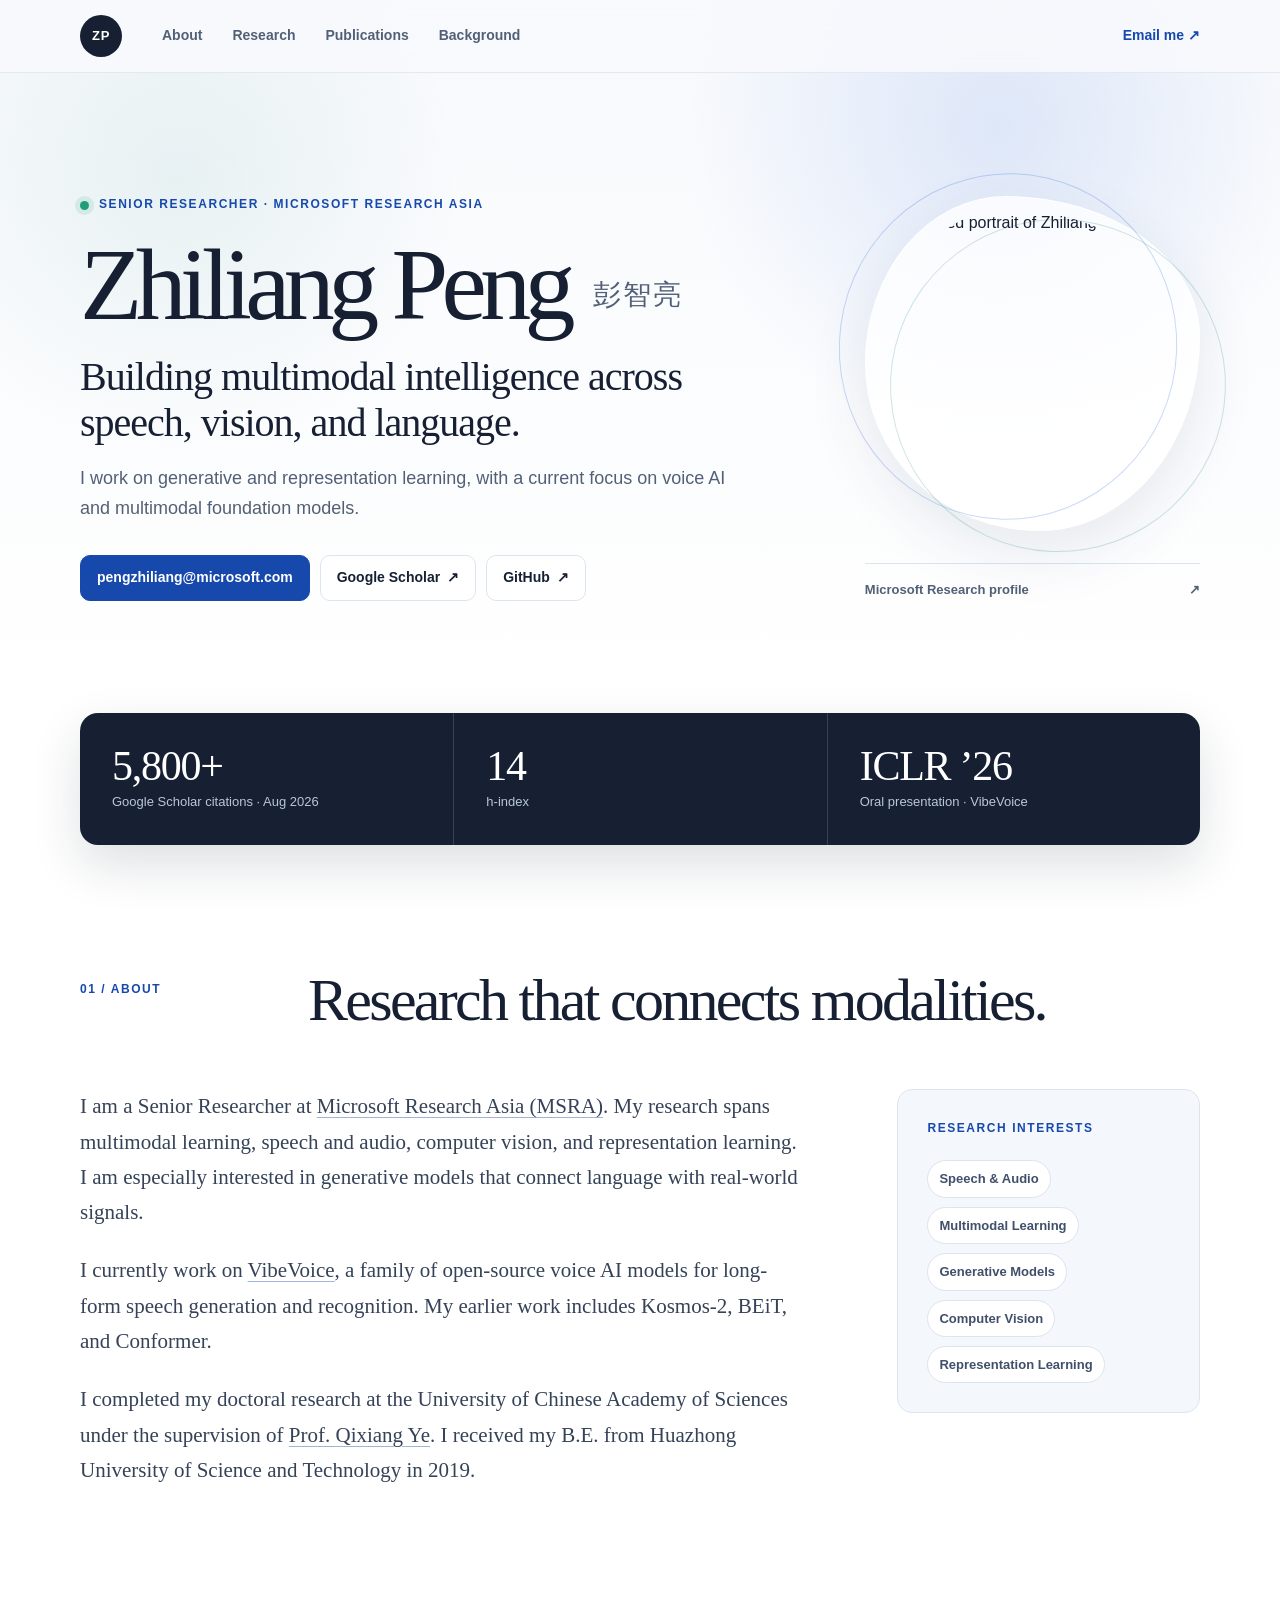
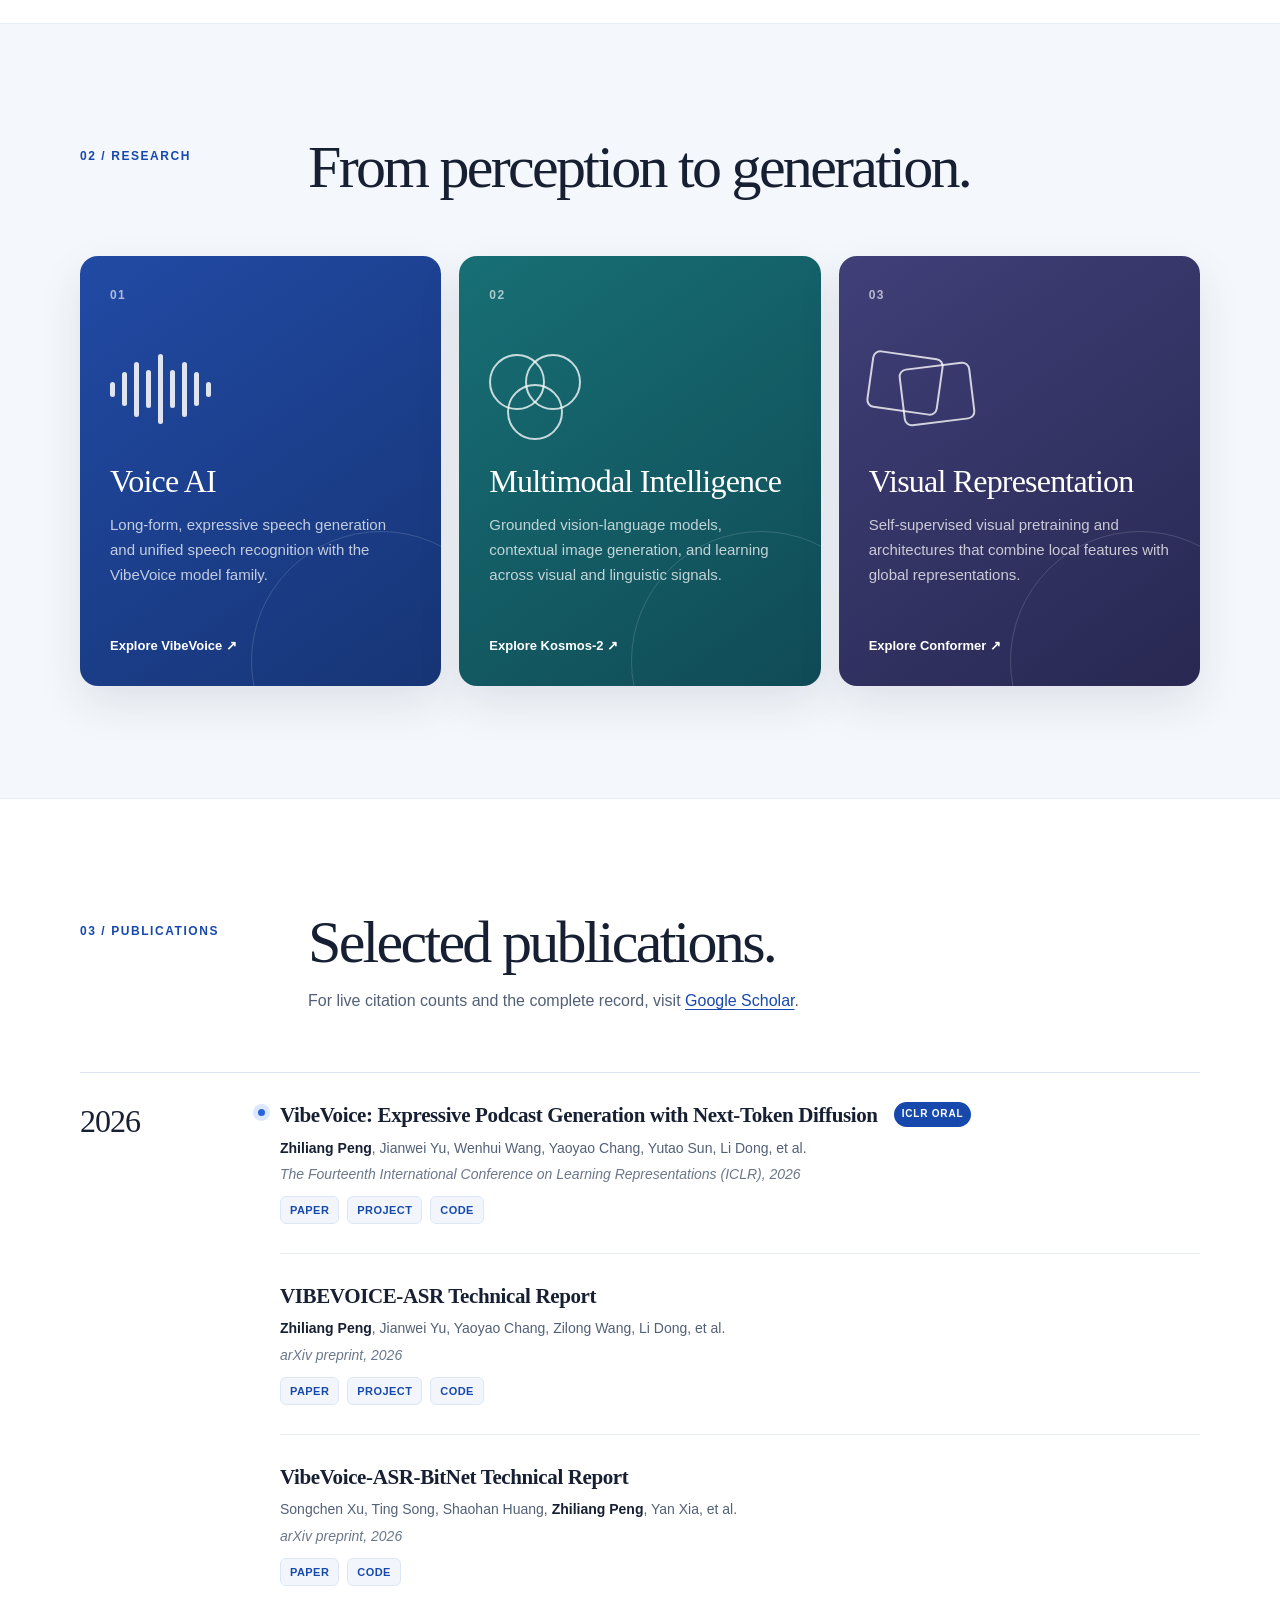
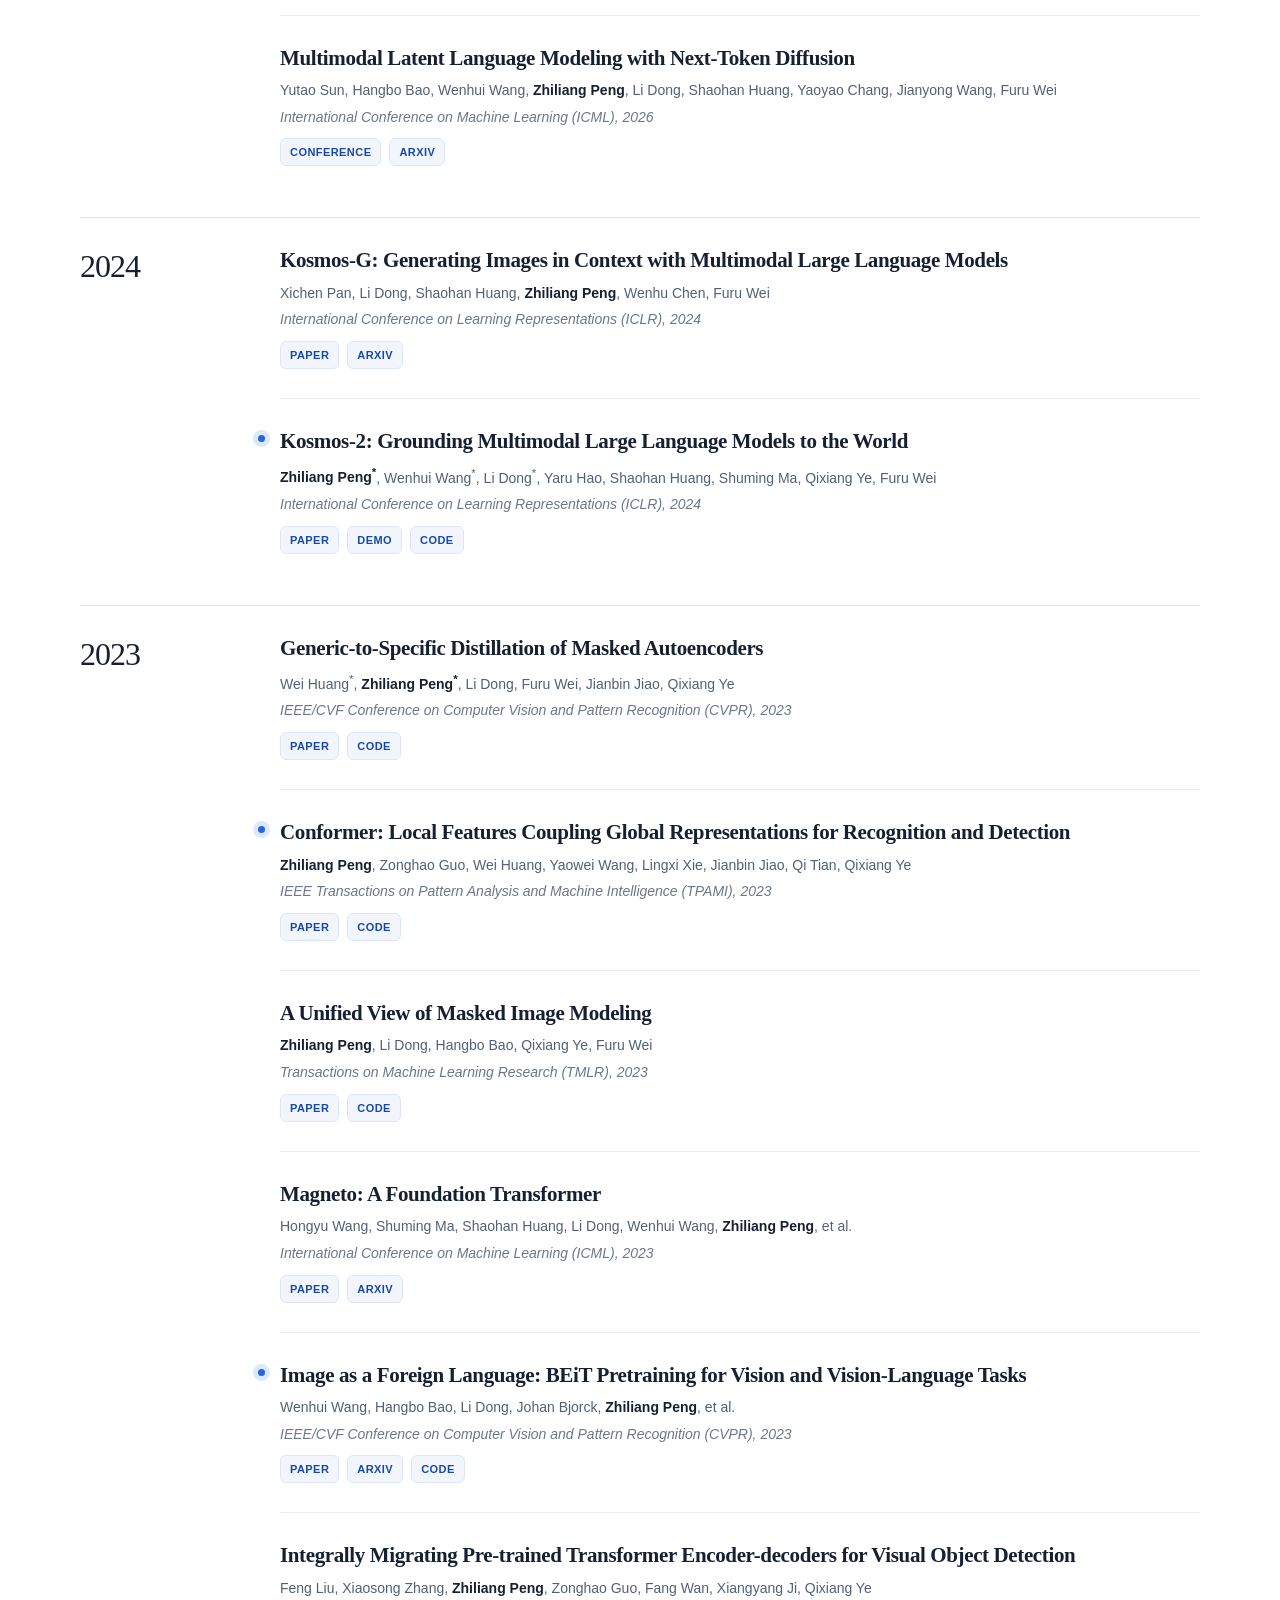
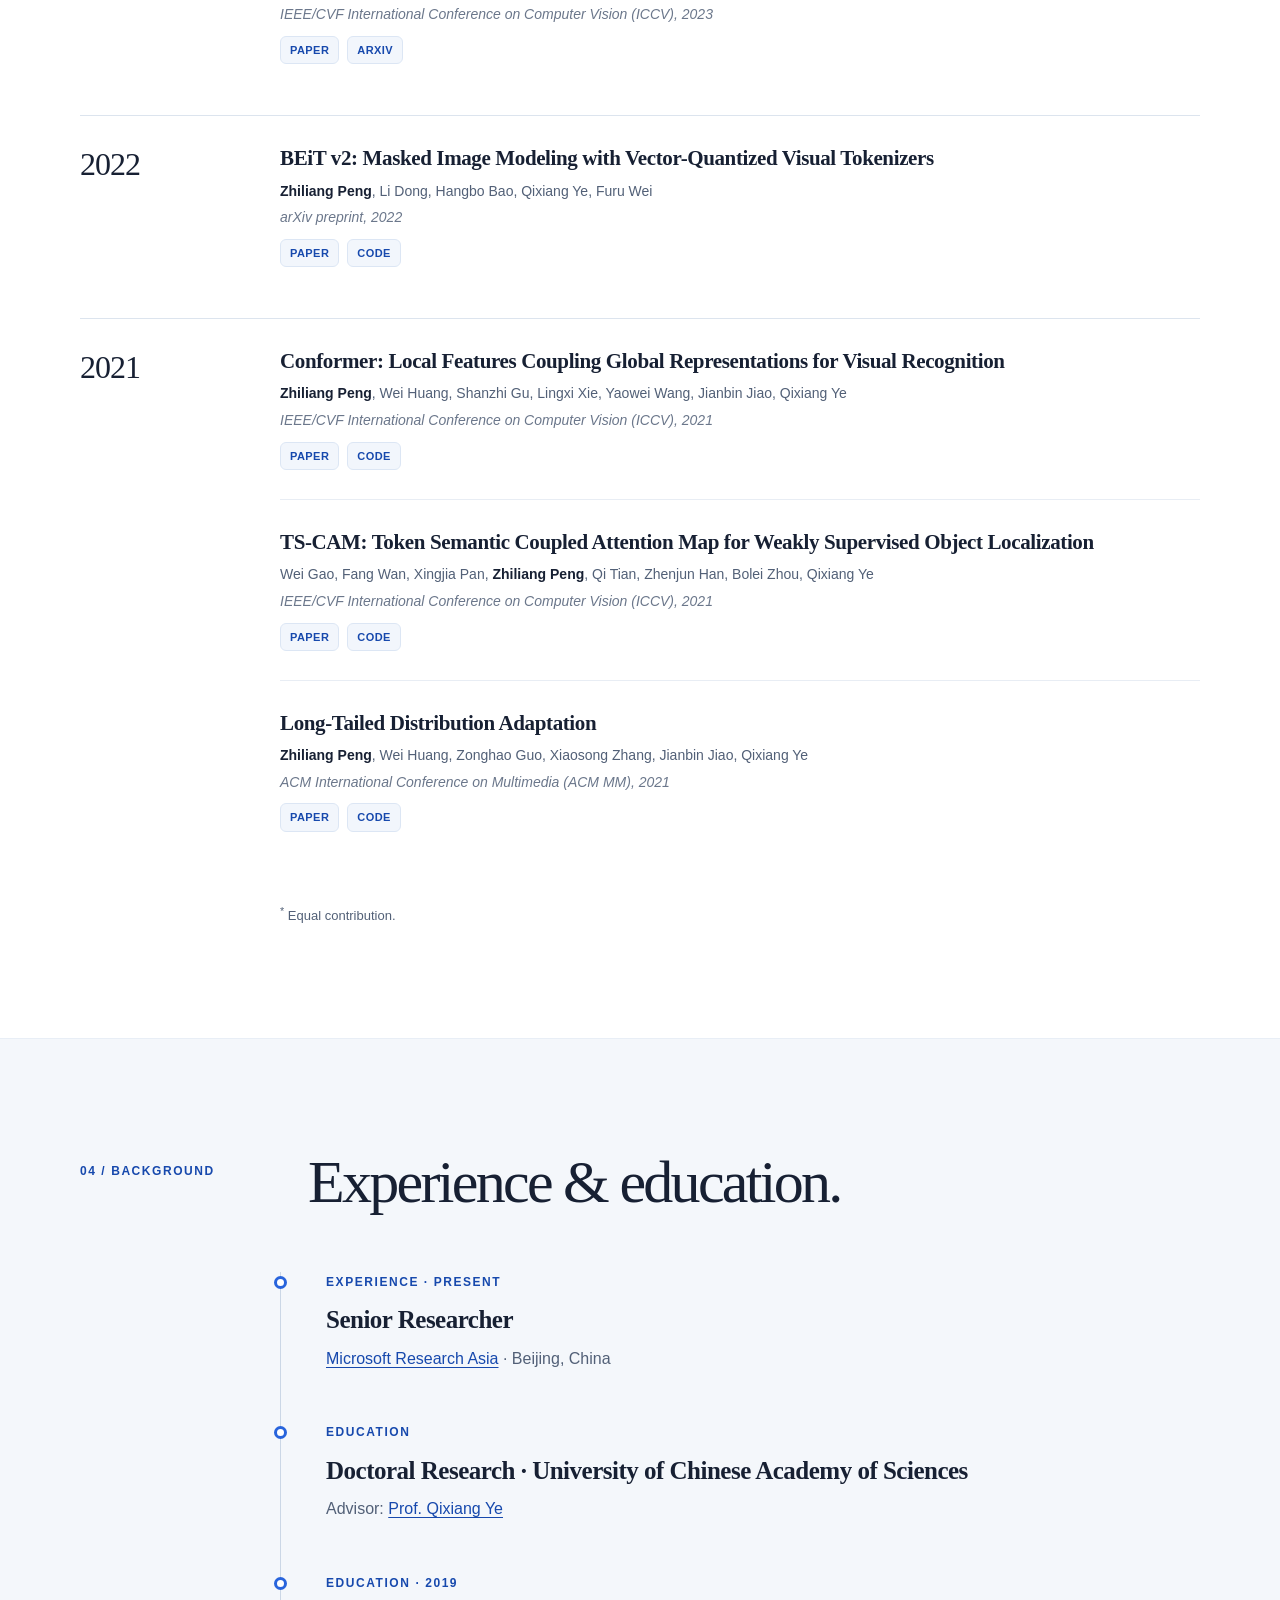
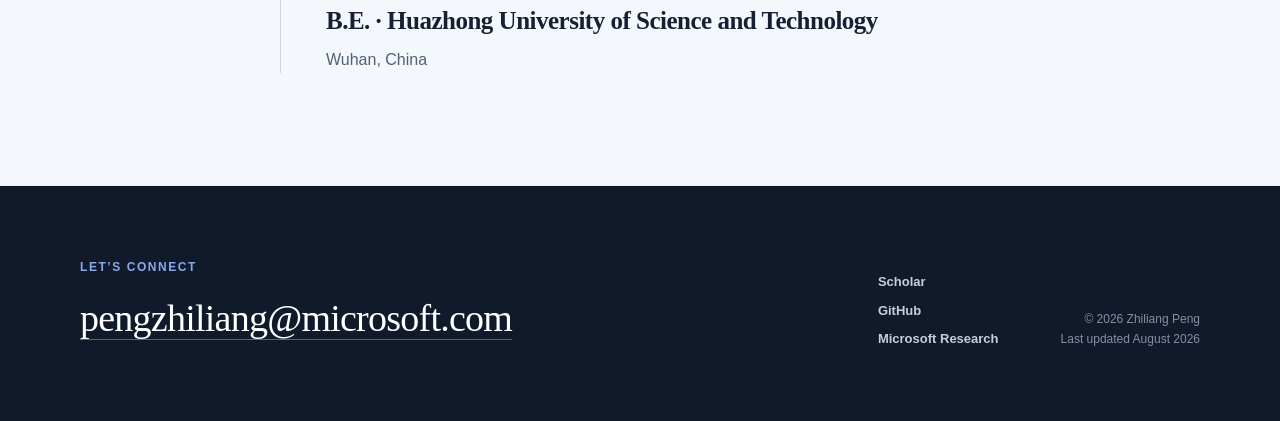
==== index.html @ 9b89ab55 "refresh academic profile" ====
<!doctype html>
<html lang="en">
<head>
  <meta charset="utf-8">
  <meta name="viewport" content="width=device-width, initial-scale=1">
  <meta name="description" content="Zhiliang Peng is a Senior Researcher at Microsoft Research Asia working on multimodal learning, speech and audio, computer vision, and representation learning.">
  <meta name="author" content="Zhiliang Peng">
  <meta name="theme-color" content="#f4f7fb">

  <meta property="og:type" content="profile">
  <meta property="og:title" content="Zhiliang Peng | Microsoft Research Asia">
  <meta property="og:description" content="Senior Researcher working across speech, vision, and language.">
  <meta property="og:url" content="https://pengzhiliang.github.io/">
  <meta property="og:image" content="https://pengzhiliang.github.io/files/person_photo.jpg">

  <link rel="canonical" href="https://pengzhiliang.github.io/">
  <link rel="icon" href="files/favicon.svg" type="image/svg+xml">
  <link rel="stylesheet" href="files/doc.css">
  <title>Zhiliang Peng | Senior Researcher, Microsoft Research Asia</title>

  <script type="application/ld+json">
  {
    "@context": "https://schema.org",
    "@type": "Person",
    "name": "Zhiliang Peng",
    "alternateName": "彭智亮",
    "url": "https://pengzhiliang.github.io/",
    "image": "https://pengzhiliang.github.io/files/person_photo.jpg",
    "email": "mailto:pengzhiliang@microsoft.com",
    "jobTitle": "Senior Researcher",
    "worksFor": {
      "@type": "Organization",
      "name": "Microsoft Research Asia",
      "url": "https://www.microsoft.com/en-us/research/lab/microsoft-research-asia/"
    },
    "alumniOf": [
      {
        "@type": "CollegeOrUniversity",
        "name": "University of Chinese Academy of Sciences"
      },
      {
        "@type": "CollegeOrUniversity",
        "name": "Huazhong University of Science and Technology"
      }
    ],
    "knowsAbout": [
      "Multimodal learning",
      "Speech and audio",
      "Computer vision",
      "Representation learning"
    ],
    "sameAs": [
      "https://scholar.google.com/citations?user=-X1tyN0AAAAJ&hl=en",
      "https://github.com/pengzhiliang",
      "https://www.microsoft.com/en-us/research/people/pengzhiliang/"
    ]
  }
  </script>
</head>

<body>
  <a class="skip-link" href="#main-content">Skip to content</a>

  <header class="site-header">
    <div class="nav-shell">
      <a class="brand" href="#top" aria-label="Zhiliang Peng, home">ZP</a>
      <nav class="site-nav" aria-label="Primary navigation">
        <a href="#about">About</a>
        <a href="#research">Research</a>
        <a href="#publications">Publications</a>
        <a href="#background">Background</a>
      </nav>
      <a class="nav-email" href="mailto:pengzhiliang@microsoft.com">Email me <span aria-hidden="true">↗</span></a>
    </div>
  </header>

  <main id="main-content">
    <section class="hero page-shell" id="top">
      <div class="hero-copy">
        <p class="eyebrow"><span class="status-dot" aria-hidden="true"></span> Senior Researcher · Microsoft Research Asia</p>
        <h1>Zhiliang Peng <span lang="zh-Hans">彭智亮</span></h1>
        <p class="hero-lede">Building multimodal intelligence across speech, vision, and language.</p>
        <p class="hero-summary">
          I work on generative and representation learning, with a current focus on voice AI and multimodal foundation models.
        </p>
        <div class="hero-links" role="navigation" aria-label="Profile links">
          <a class="button button-primary" href="mailto:pengzhiliang@microsoft.com">pengzhiliang@microsoft.com</a>
          <a class="button" href="https://scholar.google.com/citations?user=-X1tyN0AAAAJ&amp;hl=en">Google Scholar <span aria-hidden="true">↗</span></a>
          <a class="button" href="https://github.com/pengzhiliang">GitHub <span aria-hidden="true">↗</span></a>
        </div>
      </div>

      <div class="portrait-column">
        <div class="portrait-frame">
          <span class="portrait-orbit portrait-orbit-one" aria-hidden="true"></span>
          <span class="portrait-orbit portrait-orbit-two" aria-hidden="true"></span>
          <img src="files/person_photo.jpg" width="1080" height="1080" alt="Illustrated portrait of Zhiliang Peng">
        </div>
        <a class="affiliation-link" href="https://www.microsoft.com/en-us/research/people/pengzhiliang/">
          <span>Microsoft Research profile</span><span aria-hidden="true">↗</span>
        </a>
      </div>
    </section>

    <section class="metrics page-shell" aria-label="Academic profile snapshot">
      <a class="metric" href="https://scholar.google.com/citations?user=-X1tyN0AAAAJ&amp;hl=en">
        <strong>5,800+</strong>
        <span>Google Scholar citations · Aug 2026</span>
      </a>
      <a class="metric" href="https://scholar.google.com/citations?user=-X1tyN0AAAAJ&amp;hl=en">
        <strong>14</strong>
        <span>h-index</span>
      </a>
      <a class="metric" href="https://iclr.cc/virtual/2026/oral/10010574">
        <strong>ICLR ’26</strong>
        <span>Oral presentation · VibeVoice</span>
      </a>
    </section>

    <section class="section page-shell" id="about">
      <div class="section-heading">
        <p class="section-index">01 / About</p>
        <h2>Research that connects modalities.</h2>
      </div>
      <div class="about-grid">
        <div class="about-copy">
          <p>
            I am a Senior Researcher at <a href="https://www.microsoft.com/en-us/research/lab/microsoft-research-asia/">Microsoft Research Asia (MSRA)</a>. My research spans multimodal learning, speech and audio, computer vision, and representation learning. I am especially interested in generative models that connect language with real-world signals.
          </p>
          <p>
            I currently work on <a href="https://microsoft.github.io/VibeVoice/">VibeVoice</a>, a family of open-source voice AI models for long-form speech generation and recognition. My earlier work includes Kosmos-2, BEiT, and Conformer.
          </p>
          <p>
            I completed my doctoral research at the University of Chinese Academy of Sciences under the supervision of <a href="https://people.ucas.ac.cn/~qxye?language=en">Prof. Qixiang Ye</a>. I received my B.E. from Huazhong University of Science and Technology in 2019.
          </p>
        </div>
        <aside class="focus-panel" aria-label="Research interests">
          <p class="focus-label">Research interests</p>
          <ul class="tag-list">
            <li>Speech &amp; Audio</li>
            <li>Multimodal Learning</li>
            <li>Generative Models</li>
            <li>Computer Vision</li>
            <li>Representation Learning</li>
          </ul>
        </aside>
      </div>
    </section>

    <section class="section section-tinted" id="research">
      <div class="page-shell">
        <div class="section-heading">
          <p class="section-index">02 / Research</p>
          <h2>From perception to generation.</h2>
        </div>
        <div class="research-grid">
          <article class="research-card research-card-voice">
            <p class="card-number">01</p>
            <div class="waveform" aria-hidden="true">
              <i></i><i></i><i></i><i></i><i></i><i></i><i></i><i></i><i></i>
            </div>
            <h3>Voice AI</h3>
            <p>Long-form, expressive speech generation and unified speech recognition with the VibeVoice model family.</p>
            <a href="https://microsoft.github.io/VibeVoice/">Explore VibeVoice <span aria-hidden="true">↗</span></a>
          </article>
          <article class="research-card research-card-multimodal">
            <p class="card-number">02</p>
            <div class="modality-mark" aria-hidden="true"><i></i><i></i><i></i></div>
            <h3>Multimodal Intelligence</h3>
            <p>Grounded vision-language models, contextual image generation, and learning across visual and linguistic signals.</p>
            <a href="https://github.com/microsoft/unilm/tree/master/kosmos-2">Explore Kosmos-2 <span aria-hidden="true">↗</span></a>
          </article>
          <article class="research-card research-card-vision">
            <p class="card-number">03</p>
            <div class="vision-mark" aria-hidden="true"><i></i><i></i></div>
            <h3>Visual Representation</h3>
            <p>Self-supervised visual pretraining and architectures that combine local features with global representations.</p>
            <a href="https://github.com/pengzhiliang/Conformer">Explore Conformer <span aria-hidden="true">↗</span></a>
          </article>
        </div>
      </div>
    </section>

    <section class="section page-shell" id="publications">
      <div class="section-heading publications-heading">
        <p class="section-index">03 / Publications</p>
        <div>
          <h2>Selected publications.</h2>
          <p>For live citation counts and the complete record, visit <a href="https://scholar.google.com/citations?user=-X1tyN0AAAAJ&amp;hl=en">Google Scholar</a>.</p>
        </div>
      </div>

      <div class="publication-group">
        <p class="publication-year">2026</p>
        <div class="publication-stack">
          <article class="publication featured-publication">
            <div class="publication-title-row">
              <h3>VibeVoice: Expressive Podcast Generation with Next-Token Diffusion</h3>
              <span class="venue-badge">ICLR Oral</span>
            </div>
            <p class="authors"><strong>Zhiliang Peng</strong>, Jianwei Yu, Wenhui Wang, Yaoyao Chang, Yutao Sun, Li Dong, et al.</p>
            <p class="venue">The Fourteenth International Conference on Learning Representations (ICLR), 2026</p>
            <div class="publication-links">
              <a href="https://proceedings.iclr.cc/paper_files/paper/2026/hash/a473664dcd474b42147dd35a76311631-Abstract-Conference.html">Paper</a>
              <a href="https://microsoft.github.io/VibeVoice/">Project</a>
              <a href="https://github.com/microsoft/VibeVoice">Code</a>
            </div>
          </article>

          <article class="publication">
            <h3>VIBEVOICE-ASR Technical Report</h3>
            <p class="authors"><strong>Zhiliang Peng</strong>, Jianwei Yu, Yaoyao Chang, Zilong Wang, Li Dong, et al.</p>
            <p class="venue">arXiv preprint, 2026</p>
            <div class="publication-links">
              <a href="https://arxiv.org/abs/2601.18184">Paper</a>
              <a href="https://microsoft.github.io/VibeVoice/">Project</a>
              <a href="https://github.com/microsoft/VibeVoice">Code</a>
            </div>
          </article>

          <article class="publication">
            <h3>VibeVoice-ASR-BitNet Technical Report</h3>
            <p class="authors">Songchen Xu, Ting Song, Shaohan Huang, <strong>Zhiliang Peng</strong>, Yan Xia, et al.</p>
            <p class="venue">arXiv preprint, 2026</p>
            <div class="publication-links">
              <a href="https://arxiv.org/abs/2607.21075">Paper</a>
              <a href="https://github.com/microsoft/VibeASR.cpp">Code</a>
            </div>
          </article>

          <article class="publication">
            <h3>Multimodal Latent Language Modeling with Next-Token Diffusion</h3>
            <p class="authors">Yutao Sun, Hangbo Bao, Wenhui Wang, <strong>Zhiliang Peng</strong>, Li Dong, Shaohan Huang, Yaoyao Chang, Jianyong Wang, Furu Wei</p>
            <p class="venue">International Conference on Machine Learning (ICML), 2026</p>
            <div class="publication-links">
              <a href="https://icml.cc/virtual/2026/poster/64225">Conference</a>
              <a href="https://arxiv.org/abs/2412.08635">arXiv</a>
            </div>
          </article>
        </div>
      </div>

      <div class="publication-group">
        <p class="publication-year">2024</p>
        <div class="publication-stack">
          <article class="publication">
            <h3>Kosmos-G: Generating Images in Context with Multimodal Large Language Models</h3>
            <p class="authors">Xichen Pan, Li Dong, Shaohan Huang, <strong>Zhiliang Peng</strong>, Wenhu Chen, Furu Wei</p>
            <p class="venue">International Conference on Learning Representations (ICLR), 2024</p>
            <div class="publication-links">
              <a href="https://openreview.net/forum?id=he6mX9LTyE">Paper</a>
              <a href="https://arxiv.org/abs/2310.02992">arXiv</a>
            </div>
          </article>

          <article class="publication featured-publication">
            <h3>Kosmos-2: Grounding Multimodal Large Language Models to the World</h3>
            <p class="authors"><strong>Zhiliang Peng<sup>*</sup></strong>, Wenhui Wang<sup>*</sup>, Li Dong<sup>*</sup>, Yaru Hao, Shaohan Huang, Shuming Ma, Qixiang Ye, Furu Wei</p>
            <p class="venue">International Conference on Learning Representations (ICLR), 2024</p>
            <div class="publication-links">
              <a href="https://openreview.net/forum?id=lLmqxkfSIw">Paper</a>
              <a href="https://aka.ms/kosmos-2-demo">Demo</a>
              <a href="https://github.com/microsoft/unilm/tree/master/kosmos-2">Code</a>
            </div>
          </article>
        </div>
      </div>

      <div class="publication-group">
        <p class="publication-year">2023</p>
        <div class="publication-stack">
          <article class="publication">
            <h3>Generic-to-Specific Distillation of Masked Autoencoders</h3>
            <p class="authors">Wei Huang<sup>*</sup>, <strong>Zhiliang Peng<sup>*</sup></strong>, Li Dong, Furu Wei, Jianbin Jiao, Qixiang Ye</p>
            <p class="venue">IEEE/CVF Conference on Computer Vision and Pattern Recognition (CVPR), 2023</p>
            <div class="publication-links">
              <a href="https://arxiv.org/abs/2302.14771">Paper</a>
              <a href="https://github.com/pengzhiliang/G2SD">Code</a>
            </div>
          </article>

          <article class="publication featured-publication">
            <h3>Conformer: Local Features Coupling Global Representations for Recognition and Detection</h3>
            <p class="authors"><strong>Zhiliang Peng</strong>, Zonghao Guo, Wei Huang, Yaowei Wang, Lingxi Xie, Jianbin Jiao, Qi Tian, Qixiang Ye</p>
            <p class="venue">IEEE Transactions on Pattern Analysis and Machine Intelligence (TPAMI), 2023</p>
            <div class="publication-links">
              <a href="https://doi.org/10.1109/TPAMI.2023.3243048">Paper</a>
              <a href="https://github.com/pengzhiliang/Conformer">Code</a>
            </div>
          </article>

          <article class="publication">
            <h3>A Unified View of Masked Image Modeling</h3>
            <p class="authors"><strong>Zhiliang Peng</strong>, Li Dong, Hangbo Bao, Qixiang Ye, Furu Wei</p>
            <p class="venue">Transactions on Machine Learning Research (TMLR), 2023</p>
            <div class="publication-links">
              <a href="https://openreview.net/forum?id=wmGlMhaBe0">Paper</a>
              <a href="https://github.com/microsoft/unilm/tree/master/unimim">Code</a>
            </div>
          </article>

          <article class="publication">
            <h3>Magneto: A Foundation Transformer</h3>
            <p class="authors">Hongyu Wang, Shuming Ma, Shaohan Huang, Li Dong, Wenhui Wang, <strong>Zhiliang Peng</strong>, et al.</p>
            <p class="venue">International Conference on Machine Learning (ICML), 2023</p>
            <div class="publication-links">
              <a href="https://proceedings.mlr.press/v202/wang23u.html">Paper</a>
              <a href="https://arxiv.org/abs/2210.06423">arXiv</a>
            </div>
          </article>

          <article class="publication featured-publication">
            <h3>Image as a Foreign Language: BEiT Pretraining for Vision and Vision-Language Tasks</h3>
            <p class="authors">Wenhui Wang, Hangbo Bao, Li Dong, Johan Bjorck, <strong>Zhiliang Peng</strong>, et al.</p>
            <p class="venue">IEEE/CVF Conference on Computer Vision and Pattern Recognition (CVPR), 2023</p>
            <div class="publication-links">
              <a href="https://openaccess.thecvf.com/content/CVPR2023/html/Wang_Image_as_a_Foreign_Language_BEiT_Pretraining_for_Vision_and_CVPR_2023_paper.html">Paper</a>
              <a href="https://arxiv.org/abs/2208.10442">arXiv</a>
              <a href="https://github.com/microsoft/unilm/tree/master/beit3">Code</a>
            </div>
          </article>

          <article class="publication">
            <h3>Integrally Migrating Pre-trained Transformer Encoder-decoders for Visual Object Detection</h3>
            <p class="authors">Feng Liu, Xiaosong Zhang, <strong>Zhiliang Peng</strong>, Zonghao Guo, Fang Wan, Xiangyang Ji, Qixiang Ye</p>
            <p class="venue">IEEE/CVF International Conference on Computer Vision (ICCV), 2023</p>
            <div class="publication-links">
              <a href="https://openaccess.thecvf.com/content/ICCV2023/html/Liu_Integrally_Migrating_Pre-trained_Transformer_Encoder-decoders_for_Visual_Object_Detection_ICCV_2023_paper.html">Paper</a>
              <a href="https://arxiv.org/abs/2205.09613">arXiv</a>
            </div>
          </article>
        </div>
      </div>

      <div class="publication-group">
        <p class="publication-year">2022</p>
        <div class="publication-stack">
          <article class="publication">
            <h3>BEiT v2: Masked Image Modeling with Vector-Quantized Visual Tokenizers</h3>
            <p class="authors"><strong>Zhiliang Peng</strong>, Li Dong, Hangbo Bao, Qixiang Ye, Furu Wei</p>
            <p class="venue">arXiv preprint, 2022</p>
            <div class="publication-links">
              <a href="https://arxiv.org/abs/2208.06366">Paper</a>
              <a href="https://github.com/microsoft/unilm/tree/master/beit2">Code</a>
            </div>
          </article>
        </div>
      </div>

      <div class="publication-group">
        <p class="publication-year">2021</p>
        <div class="publication-stack">
          <article class="publication">
            <h3>Conformer: Local Features Coupling Global Representations for Visual Recognition</h3>
            <p class="authors"><strong>Zhiliang Peng</strong>, Wei Huang, Shanzhi Gu, Lingxi Xie, Yaowei Wang, Jianbin Jiao, Qixiang Ye</p>
            <p class="venue">IEEE/CVF International Conference on Computer Vision (ICCV), 2021</p>
            <div class="publication-links">
              <a href="https://openaccess.thecvf.com/content/ICCV2021/html/Peng_Conformer_Local_Features_Coupling_Global_Representations_for_Visual_Recognition_ICCV_2021_paper.html">Paper</a>
              <a href="https://github.com/pengzhiliang/Conformer">Code</a>
            </div>
          </article>

          <article class="publication">
            <h3>TS-CAM: Token Semantic Coupled Attention Map for Weakly Supervised Object Localization</h3>
            <p class="authors">Wei Gao, Fang Wan, Xingjia Pan, <strong>Zhiliang Peng</strong>, Qi Tian, Zhenjun Han, Bolei Zhou, Qixiang Ye</p>
            <p class="venue">IEEE/CVF International Conference on Computer Vision (ICCV), 2021</p>
            <div class="publication-links">
              <a href="https://openaccess.thecvf.com/content/ICCV2021/html/Gao_TS-CAM_Token_Semantic_Coupled_Attention_Map_for_Weakly_Supervised_Object_ICCV_2021_paper.html">Paper</a>
              <a href="https://github.com/vasgaowei/TS-CAM">Code</a>
            </div>
          </article>

          <article class="publication">
            <h3>Long-Tailed Distribution Adaptation</h3>
            <p class="authors"><strong>Zhiliang Peng</strong>, Wei Huang, Zonghao Guo, Xiaosong Zhang, Jianbin Jiao, Qixiang Ye</p>
            <p class="venue">ACM International Conference on Multimedia (ACM MM), 2021</p>
            <div class="publication-links">
              <a href="https://arxiv.org/abs/2110.02686">Paper</a>
              <a href="https://github.com/pengzhiliang/LDA">Code</a>
            </div>
          </article>
        </div>
      </div>

      <p class="contribution-note"><sup>*</sup> Equal contribution.</p>
    </section>

    <section class="section section-tinted" id="background">
      <div class="page-shell">
        <div class="section-heading">
          <p class="section-index">04 / Background</p>
          <h2>Experience &amp; education.</h2>
        </div>
        <div class="timeline">
          <article class="timeline-item">
            <div class="timeline-marker" aria-hidden="true"></div>
            <p class="timeline-type">Experience · Present</p>
            <h3>Senior Researcher</h3>
            <p><a href="https://www.microsoft.com/en-us/research/lab/microsoft-research-asia/">Microsoft Research Asia</a> · Beijing, China</p>
          </article>
          <article class="timeline-item">
            <div class="timeline-marker" aria-hidden="true"></div>
            <p class="timeline-type">Education</p>
            <h3>Doctoral Research · University of Chinese Academy of Sciences</h3>
            <p>Advisor: <a href="https://people.ucas.ac.cn/~qxye?language=en">Prof. Qixiang Ye</a></p>
          </article>
          <article class="timeline-item">
            <div class="timeline-marker" aria-hidden="true"></div>
            <p class="timeline-type">Education · 2019</p>
            <h3>B.E. · Huazhong University of Science and Technology</h3>
            <p>Wuhan, China</p>
          </article>
        </div>
      </div>
    </section>
  </main>

  <footer class="site-footer">
    <div class="page-shell footer-grid">
      <div>
        <p class="footer-kicker">Let’s connect</p>
        <a class="footer-email" href="mailto:pengzhiliang@microsoft.com">pengzhiliang@microsoft.com</a>
      </div>
      <div class="footer-links">
        <a href="https://scholar.google.com/citations?user=-X1tyN0AAAAJ&amp;hl=en">Scholar</a>
        <a href="https://github.com/pengzhiliang">GitHub</a>
        <a href="https://www.microsoft.com/en-us/research/people/pengzhiliang/">Microsoft Research</a>
      </div>
      <p class="footer-meta">© 2026 Zhiliang Peng<br>Last updated August 2026</p>
    </div>
  </footer>
</body>
</html>
---- files/doc.css ----
:root {
  --ink: #172033;
  --ink-soft: #526077;
  --paper: #ffffff;
  --canvas: #f4f7fb;
  --tint: #edf3fa;
  --line: #dce4ee;
  --accent: #2864dc;
  --accent-dark: #1749ad;
  --accent-soft: #dbe8ff;
  --teal: #167f7a;
  --serif: Iowan Old Style, Palatino Linotype, Book Antiqua, Palatino, Georgia, serif;
  --sans: Inter, ui-sans-serif, -apple-system, BlinkMacSystemFont, "Segoe UI", sans-serif;
  --shadow: 0 22px 60px rgba(34, 58, 96, 0.1);
}

*,
*::before,
*::after {
  box-sizing: border-box;
}

html {
  scroll-behavior: smooth;
  scroll-padding-top: 92px;
}

body {
  margin: 0;
  color: var(--ink);
  background: var(--paper);
  font-family: var(--sans);
  font-size: 16px;
  line-height: 1.65;
  -webkit-font-smoothing: antialiased;
}

body::before {
  position: fixed;
  z-index: -1;
  inset: 0 0 auto;
  height: 720px;
  content: "";
  background:
    radial-gradient(circle at 78% 18%, rgba(40, 100, 220, 0.13), transparent 27%),
    radial-gradient(circle at 14% 25%, rgba(22, 127, 122, 0.08), transparent 23%),
    linear-gradient(180deg, #f7f9fc 0%, #fff 100%);
}

a {
  color: var(--accent-dark);
  text-decoration-thickness: 1px;
  text-underline-offset: 0.2em;
}

a:hover {
  color: var(--accent);
}

a:focus-visible {
  outline: 3px solid rgba(40, 100, 220, 0.35);
  outline-offset: 4px;
  border-radius: 4px;
}

img {
  display: block;
  max-width: 100%;
}

h1,
h2,
h3,
p {
  margin-top: 0;
}

.page-shell,
.nav-shell {
  width: min(1120px, calc(100% - 48px));
  margin-inline: auto;
}

.skip-link {
  position: fixed;
  z-index: 100;
  top: 12px;
  left: 12px;
  padding: 9px 14px;
  color: #fff;
  background: var(--ink);
  border-radius: 8px;
  transform: translateY(-150%);
}

.skip-link:focus {
  transform: translateY(0);
}

.site-header {
  position: sticky;
  z-index: 20;
  top: 0;
  border-bottom: 1px solid rgba(220, 228, 238, 0.78);
  background: rgba(248, 250, 253, 0.86);
  backdrop-filter: blur(18px);
}

.nav-shell {
  display: flex;
  min-height: 72px;
  align-items: center;
  gap: 40px;
}

.brand {
  display: grid;
  width: 42px;
  height: 42px;
  flex: 0 0 auto;
  place-items: center;
  color: #fff;
  background: var(--ink);
  border-radius: 50%;
  font-size: 13px;
  font-weight: 800;
  letter-spacing: 0.06em;
  text-decoration: none;
}

.brand:hover {
  color: #fff;
  background: var(--accent-dark);
}

.site-nav {
  display: flex;
  align-items: center;
  gap: 30px;
}

.site-nav a,
.nav-email {
  color: var(--ink-soft);
  font-size: 14px;
  font-weight: 650;
  text-decoration: none;
}

.site-nav a:hover,
.nav-email:hover {
  color: var(--ink);
}

.nav-email {
  margin-left: auto;
  color: var(--accent-dark);
}

.hero {
  display: grid;
  min-height: 640px;
  padding-block: 96px 86px;
  align-items: center;
  grid-template-columns: minmax(0, 1.48fr) minmax(280px, 0.72fr);
  gap: 96px;
}

.eyebrow,
.section-index,
.focus-label,
.timeline-type,
.footer-kicker {
  color: var(--accent-dark);
  font-size: 12px;
  font-weight: 800;
  letter-spacing: 0.13em;
  text-transform: uppercase;
}

.eyebrow {
  display: flex;
  margin-bottom: 24px;
  align-items: center;
  gap: 10px;
}

.status-dot {
  position: relative;
  display: inline-block;
  width: 9px;
  height: 9px;
  background: #1f9d78;
  border-radius: 50%;
  box-shadow: 0 0 0 5px rgba(31, 157, 120, 0.12);
}

.hero h1 {
  max-width: 740px;
  margin-bottom: 23px;
  font-family: var(--serif);
  font-size: clamp(60px, 8vw, 102px);
  font-weight: 500;
  letter-spacing: -0.065em;
  line-height: 0.9;
}

.hero h1 span {
  display: inline-block;
  margin-left: 0.18em;
  color: var(--ink-soft);
  font-family: var(--sans);
  font-size: 0.27em;
  font-weight: 550;
  letter-spacing: 0.08em;
  vertical-align: middle;
}

.hero-lede {
  max-width: 690px;
  margin-bottom: 18px;
  color: var(--ink);
  font-family: var(--serif);
  font-size: clamp(27px, 3.2vw, 40px);
  letter-spacing: -0.025em;
  line-height: 1.15;
}

.hero-summary {
  max-width: 650px;
  margin-bottom: 32px;
  color: var(--ink-soft);
  font-size: 18px;
}

.hero-links {
  display: flex;
  flex-wrap: wrap;
  gap: 10px;
}

.button {
  display: inline-flex;
  min-height: 45px;
  padding: 10px 16px;
  align-items: center;
  gap: 7px;
  color: var(--ink);
  background: rgba(255, 255, 255, 0.72);
  border: 1px solid var(--line);
  border-radius: 10px;
  font-size: 14px;
  font-weight: 700;
  text-decoration: none;
  transition: border-color 160ms ease, transform 160ms ease, box-shadow 160ms ease;
}

.button:hover {
  color: var(--ink);
  border-color: #b7c5d8;
  box-shadow: 0 8px 24px rgba(34, 58, 96, 0.09);
  transform: translateY(-2px);
}

.button-primary,
.button-primary:hover {
  color: #fff;
  background: var(--accent-dark);
  border-color: var(--accent-dark);
}

.portrait-column {
  width: 100%;
  max-width: 350px;
  justify-self: end;
}

.portrait-frame {
  position: relative;
  padding: 13px;
  background: rgba(255, 255, 255, 0.76);
  border: 1px solid rgba(255, 255, 255, 0.9);
  border-radius: 42% 58% 48% 52% / 50% 42% 58% 50%;
  box-shadow: var(--shadow);
}

.portrait-frame img {
  position: relative;
  z-index: 2;
  width: 100%;
  height: auto;
  aspect-ratio: 1;
  object-fit: cover;
  border-radius: inherit;
}

.portrait-orbit {
  position: absolute;
  z-index: 1;
  display: block;
  border: 1px solid rgba(40, 100, 220, 0.24);
  border-radius: 50%;
}

.portrait-orbit-one {
  inset: -24px 22px 10px -27px;
  transform: rotate(13deg);
}

.portrait-orbit-two {
  inset: 22px -27px -22px 24px;
  border-color: rgba(22, 127, 122, 0.2);
  transform: rotate(-9deg);
}

.affiliation-link {
  display: flex;
  margin-top: 32px;
  padding-top: 15px;
  justify-content: space-between;
  color: var(--ink-soft);
  border-top: 1px solid var(--line);
  font-size: 13px;
  font-weight: 700;
  text-decoration: none;
}

.metrics {
  display: grid;
  margin-bottom: 12px;
  overflow: hidden;
  background: var(--ink);
  border-radius: 18px;
  box-shadow: 0 20px 50px rgba(23, 32, 51, 0.14);
  grid-template-columns: repeat(3, 1fr);
}

.metric {
  display: flex;
  min-height: 132px;
  padding: 27px 32px;
  flex-direction: column;
  justify-content: center;
  color: #fff;
  text-decoration: none;
}

.metric + .metric {
  border-left: 1px solid rgba(255, 255, 255, 0.15);
}

.metric:hover {
  color: #fff;
  background: rgba(255, 255, 255, 0.04);
}

.metric strong {
  margin-bottom: 4px;
  font-family: var(--serif);
  font-size: clamp(30px, 4vw, 42px);
  font-weight: 500;
  letter-spacing: -0.03em;
  line-height: 1;
}

.metric span {
  color: #b9c6da;
  font-size: 13px;
}

.section {
  padding-block: 112px;
}

.section-tinted {
  background: var(--canvas);
  border-block: 1px solid #e8eef6;
}

.section-heading {
  display: grid;
  margin-bottom: 58px;
  grid-template-columns: 200px minmax(0, 1fr);
  gap: 28px;
}

.section-heading h2 {
  max-width: 760px;
  margin-bottom: 0;
  font-family: var(--serif);
  font-size: clamp(38px, 5vw, 60px);
  font-weight: 500;
  letter-spacing: -0.045em;
  line-height: 1.04;
}

.section-index {
  padding-top: 11px;
}

.about-grid {
  display: grid;
  grid-template-columns: minmax(0, 1.55fr) minmax(280px, 0.65fr);
  gap: 96px;
}

.about-copy {
  max-width: 760px;
  color: #354258;
  font-family: var(--serif);
  font-size: 21px;
  line-height: 1.68;
}

.about-copy p {
  margin-bottom: 23px;
}

.about-copy a {
  color: inherit;
  text-decoration-color: #9fb5d7;
}

.focus-panel {
  padding: 29px;
  align-self: start;
  background: var(--canvas);
  border: 1px solid var(--line);
  border-radius: 15px;
}

.focus-label {
  margin-bottom: 21px;
}

.tag-list {
  display: flex;
  margin: 0;
  padding: 0;
  flex-wrap: wrap;
  gap: 9px;
  list-style: none;
}

.tag-list li {
  padding: 7px 11px;
  color: #40506a;
  background: #fff;
  border: 1px solid var(--line);
  border-radius: 999px;
  font-size: 13px;
  font-weight: 650;
}

.research-grid {
  display: grid;
  grid-template-columns: repeat(3, 1fr);
  gap: 18px;
}

.research-card {
  position: relative;
  min-height: 430px;
  padding: 30px;
  overflow: hidden;
  color: #fff;
  background: var(--ink);
  border-radius: 18px;
  box-shadow: 0 18px 44px rgba(35, 52, 81, 0.1);
}

.research-card::after {
  position: absolute;
  right: -70px;
  bottom: -105px;
  width: 260px;
  height: 260px;
  content: "";
  border: 1px solid rgba(255, 255, 255, 0.15);
  border-radius: 50%;
}

.research-card-voice {
  background: linear-gradient(145deg, #214aa4, #173576);
}

.research-card-multimodal {
  background: linear-gradient(145deg, #176f74, #104b57);
}

.research-card-vision {
  background: linear-gradient(145deg, #403f78, #282852);
}

.card-number {
  color: rgba(255, 255, 255, 0.64);
  font-size: 12px;
  font-weight: 800;
  letter-spacing: 0.12em;
}

.research-card h3 {
  position: relative;
  z-index: 2;
  margin: 40px 0 14px;
  font-family: var(--serif);
  font-size: 32px;
  font-weight: 500;
  letter-spacing: -0.025em;
  line-height: 1.1;
}

.research-card p:not(.card-number) {
  position: relative;
  z-index: 2;
  margin-bottom: 22px;
  color: rgba(255, 255, 255, 0.74);
  font-size: 15px;
}

.research-card > a {
  position: absolute;
  z-index: 3;
  bottom: 30px;
  left: 30px;
  color: #fff;
  font-size: 13px;
  font-weight: 750;
  text-decoration: none;
}

.waveform {
  display: flex;
  height: 70px;
  margin-top: 48px;
  align-items: center;
  gap: 7px;
}

.waveform i {
  width: 5px;
  height: 22%;
  background: rgba(255, 255, 255, 0.86);
  border-radius: 99px;
}

.waveform i:nth-child(2),
.waveform i:nth-child(8) { height: 48%; }
.waveform i:nth-child(3),
.waveform i:nth-child(7) { height: 78%; }
.waveform i:nth-child(4),
.waveform i:nth-child(6) { height: 55%; }
.waveform i:nth-child(5) { height: 100%; }

.modality-mark,
.vision-mark {
  position: relative;
  height: 70px;
  margin-top: 48px;
}

.modality-mark i {
  position: absolute;
  width: 56px;
  height: 56px;
  border: 2px solid rgba(255, 255, 255, 0.76);
  border-radius: 50%;
}

.modality-mark i:nth-child(2) { left: 36px; }
.modality-mark i:nth-child(3) { top: 30px; left: 18px; }

.vision-mark i {
  position: absolute;
  width: 72px;
  height: 58px;
  border: 2px solid rgba(255, 255, 255, 0.78);
  border-radius: 8px;
  transform: rotate(8deg);
}

.vision-mark i:nth-child(2) {
  top: 11px;
  left: 32px;
  transform: rotate(-7deg);
}

.publications-heading > div > p {
  max-width: 600px;
  margin: 14px 0 0;
  color: var(--ink-soft);
}

.publication-group {
  display: grid;
  padding-block: 22px;
  border-top: 1px solid var(--line);
  grid-template-columns: 150px minmax(0, 1fr);
  gap: 50px;
}

.publication-year {
  position: sticky;
  top: 100px;
  height: fit-content;
  color: var(--ink);
  font-family: var(--serif);
  font-size: 32px;
  letter-spacing: -0.03em;
}

.publication-stack {
  display: grid;
}

.publication {
  position: relative;
  padding: 7px 0 29px;
}

.publication + .publication {
  padding-top: 29px;
  border-top: 1px solid #e8edf4;
}

.featured-publication::before {
  position: absolute;
  top: 14px;
  left: -22px;
  width: 7px;
  height: 7px;
  content: "";
  background: var(--accent);
  border-radius: 50%;
  box-shadow: 0 0 0 5px var(--accent-soft);
}

.publication + .featured-publication::before {
  top: 36px;
}

.publication-title-row {
  display: flex;
  align-items: flex-start;
  gap: 16px;
}

.publication h3 {
  max-width: 840px;
  margin-bottom: 8px;
  font-family: var(--serif);
  font-size: 21px;
  font-weight: 650;
  letter-spacing: -0.018em;
  line-height: 1.3;
}

.venue-badge {
  flex: 0 0 auto;
  padding: 4px 8px;
  color: #fff;
  background: var(--accent-dark);
  border-radius: 999px;
  font-size: 10px;
  font-weight: 800;
  letter-spacing: 0.08em;
  text-transform: uppercase;
}

.authors,
.venue {
  margin-bottom: 5px;
  color: var(--ink-soft);
  font-size: 14px;
  line-height: 1.55;
}

.authors strong {
  color: var(--ink);
}

.venue {
  color: #6b778b;
  font-style: italic;
}

.publication-links {
  display: flex;
  margin-top: 10px;
  flex-wrap: wrap;
  gap: 8px;
}

.publication-links a {
  padding: 4px 9px;
  color: var(--accent-dark);
  background: #f2f6fc;
  border: 1px solid #dce6f4;
  border-radius: 6px;
  font-size: 11px;
  font-weight: 800;
  letter-spacing: 0.04em;
  text-decoration: none;
  text-transform: uppercase;
}

.publication-links a:hover {
  background: var(--accent-soft);
  border-color: #bfd2f2;
}

.contribution-note {
  margin: 20px 0 0 200px;
  color: var(--ink-soft);
  font-size: 13px;
}

.timeline {
  position: relative;
  margin-left: 200px;
  border-left: 1px solid #cbd7e6;
}

.timeline-item {
  position: relative;
  padding: 1px 0 50px 45px;
}

.timeline-item:last-child {
  padding-bottom: 0;
}

.timeline-marker {
  position: absolute;
  top: 4px;
  left: -7px;
  width: 13px;
  height: 13px;
  background: var(--paper);
  border: 3px solid var(--accent);
  border-radius: 50%;
}

.timeline-type {
  margin-bottom: 7px;
}

.timeline-item h3 {
  margin-bottom: 5px;
  font-family: var(--serif);
  font-size: 25px;
  font-weight: 600;
  letter-spacing: -0.02em;
}

.timeline-item > p:last-child {
  margin-bottom: 0;
  color: var(--ink-soft);
}

.site-footer {
  padding-block: 72px;
  color: #fff;
  background: #111a2b;
}

.footer-grid {
  display: grid;
  align-items: end;
  grid-template-columns: minmax(0, 1.2fr) auto auto;
  gap: 62px;
}

.footer-kicker {
  margin-bottom: 9px;
  color: #89a9e8;
}

.footer-email {
  color: #fff;
  font-family: var(--serif);
  font-size: clamp(25px, 3.2vw, 38px);
  letter-spacing: -0.02em;
  text-decoration-color: #53627a;
}

.footer-email:hover {
  color: #bfd2f5;
}

.footer-links {
  display: grid;
  gap: 7px;
}

.footer-links a {
  color: #c4cede;
  font-size: 13px;
  font-weight: 650;
  text-decoration: none;
}

.footer-links a:hover {
  color: #fff;
}

.footer-meta {
  margin-bottom: 0;
  color: #8390a4;
  font-size: 12px;
  text-align: right;
}

@media (max-width: 900px) {
  .site-nav {
    display: none;
  }

  .hero {
    min-height: auto;
    padding-block: 78px 70px;
    grid-template-columns: minmax(0, 1fr) 260px;
    gap: 52px;
  }

  .hero h1 {
    font-size: clamp(58px, 9vw, 82px);
  }

  .about-grid {
    gap: 48px;
  }

  .research-grid {
    grid-template-columns: 1fr;
  }

  .research-card {
    min-height: 350px;
  }

  .waveform,
  .modality-mark,
  .vision-mark {
    margin-top: 28px;
  }

  .footer-grid {
    grid-template-columns: 1fr auto;
  }

  .footer-meta {
    grid-column: 1 / -1;
    text-align: left;
  }
}

@media (max-width: 680px) {
  .page-shell,
  .nav-shell {
    width: min(100% - 32px, 1120px);
  }

  .nav-shell {
    min-height: 64px;
  }

  .nav-email {
    font-size: 13px;
  }

  .hero {
    display: flex;
    padding-block: 56px 60px;
    flex-direction: column;
    align-items: flex-start;
    gap: 52px;
  }

  .portrait-column {
    max-width: 210px;
    align-self: center;
  }

  .affiliation-link {
    margin-top: 24px;
  }

  .eyebrow {
    align-items: flex-start;
    line-height: 1.45;
  }

  .status-dot {
    margin-top: 4px;
    flex: 0 0 auto;
  }

  .hero h1 {
    font-size: clamp(54px, 17vw, 74px);
  }

  .hero h1 span {
    display: block;
    margin: 18px 0 0 3px;
    font-size: 0.25em;
  }

  .hero-lede {
    font-size: 29px;
  }

  .hero-summary {
    font-size: 16px;
  }

  .hero-links {
    align-items: stretch;
    flex-direction: column;
  }

  .button {
    justify-content: center;
  }

  .metrics {
    grid-template-columns: 1fr;
  }

  .metric {
    min-height: 110px;
  }

  .metric + .metric {
    border-top: 1px solid rgba(255, 255, 255, 0.15);
    border-left: 0;
  }

  .section {
    padding-block: 78px;
  }

  .section-heading,
  .about-grid,
  .publication-group {
    grid-template-columns: 1fr;
  }

  .section-heading {
    margin-bottom: 42px;
    gap: 10px;
  }

  .section-index {
    padding-top: 0;
  }

  .section-heading h2 {
    font-size: 40px;
  }

  .about-grid {
    gap: 28px;
  }

  .about-copy {
    font-size: 18px;
  }

  .research-card {
    min-height: 390px;
  }

  .publication-group {
    gap: 10px;
  }

  .publication-year {
    position: static;
    margin-bottom: 8px;
  }

  .featured-publication::before {
    display: none;
  }

  .publication-title-row {
    display: block;
  }

  .venue-badge {
    display: inline-block;
    margin-bottom: 10px;
  }

  .contribution-note,
  .timeline {
    margin-left: 0;
  }

  .timeline-item {
    padding-left: 31px;
  }

  .footer-grid {
    grid-template-columns: 1fr;
    gap: 34px;
  }

  .footer-email {
    overflow-wrap: anywhere;
  }

  .footer-meta {
    grid-column: auto;
  }
}

@media (prefers-reduced-motion: reduce) {
  html {
    scroll-behavior: auto;
  }

  *,
  *::before,
  *::after {
    scroll-behavior: auto !important;
    transition-duration: 0.01ms !important;
  }
}

@media print {
  .site-header,
  .skip-link,
  .hero-links,
  .affiliation-link,
  .research-card > a,
  .publication-links,
  .site-footer {
    display: none;
  }

  body::before {
    display: none;
  }

  .page-shell {
    width: 100%;
  }

  .hero {
    min-height: 0;
    padding-block: 24px;
  }

  .metrics,
  .research-card {
    box-shadow: none;
  }

  .section {
    padding-block: 38px;
  }

  .publication,
  .timeline-item {
    break-inside: avoid;
  }
}
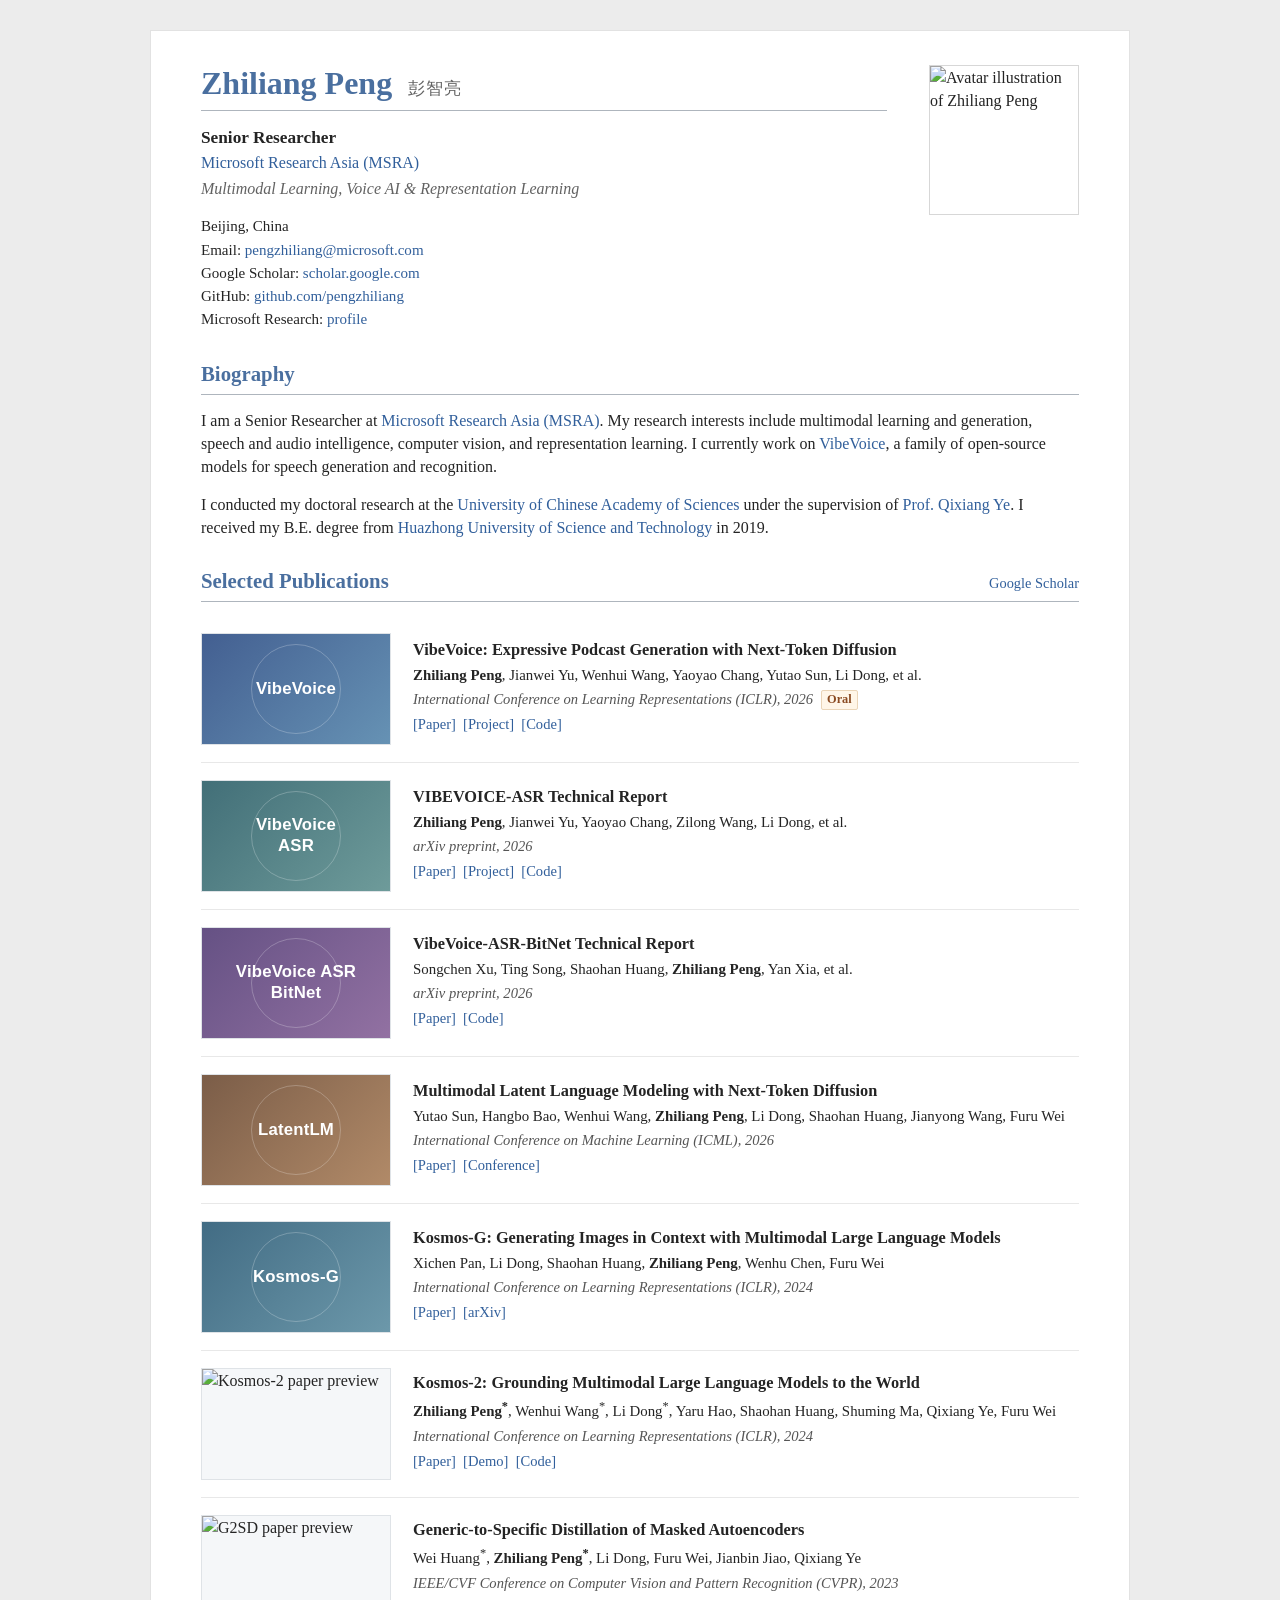
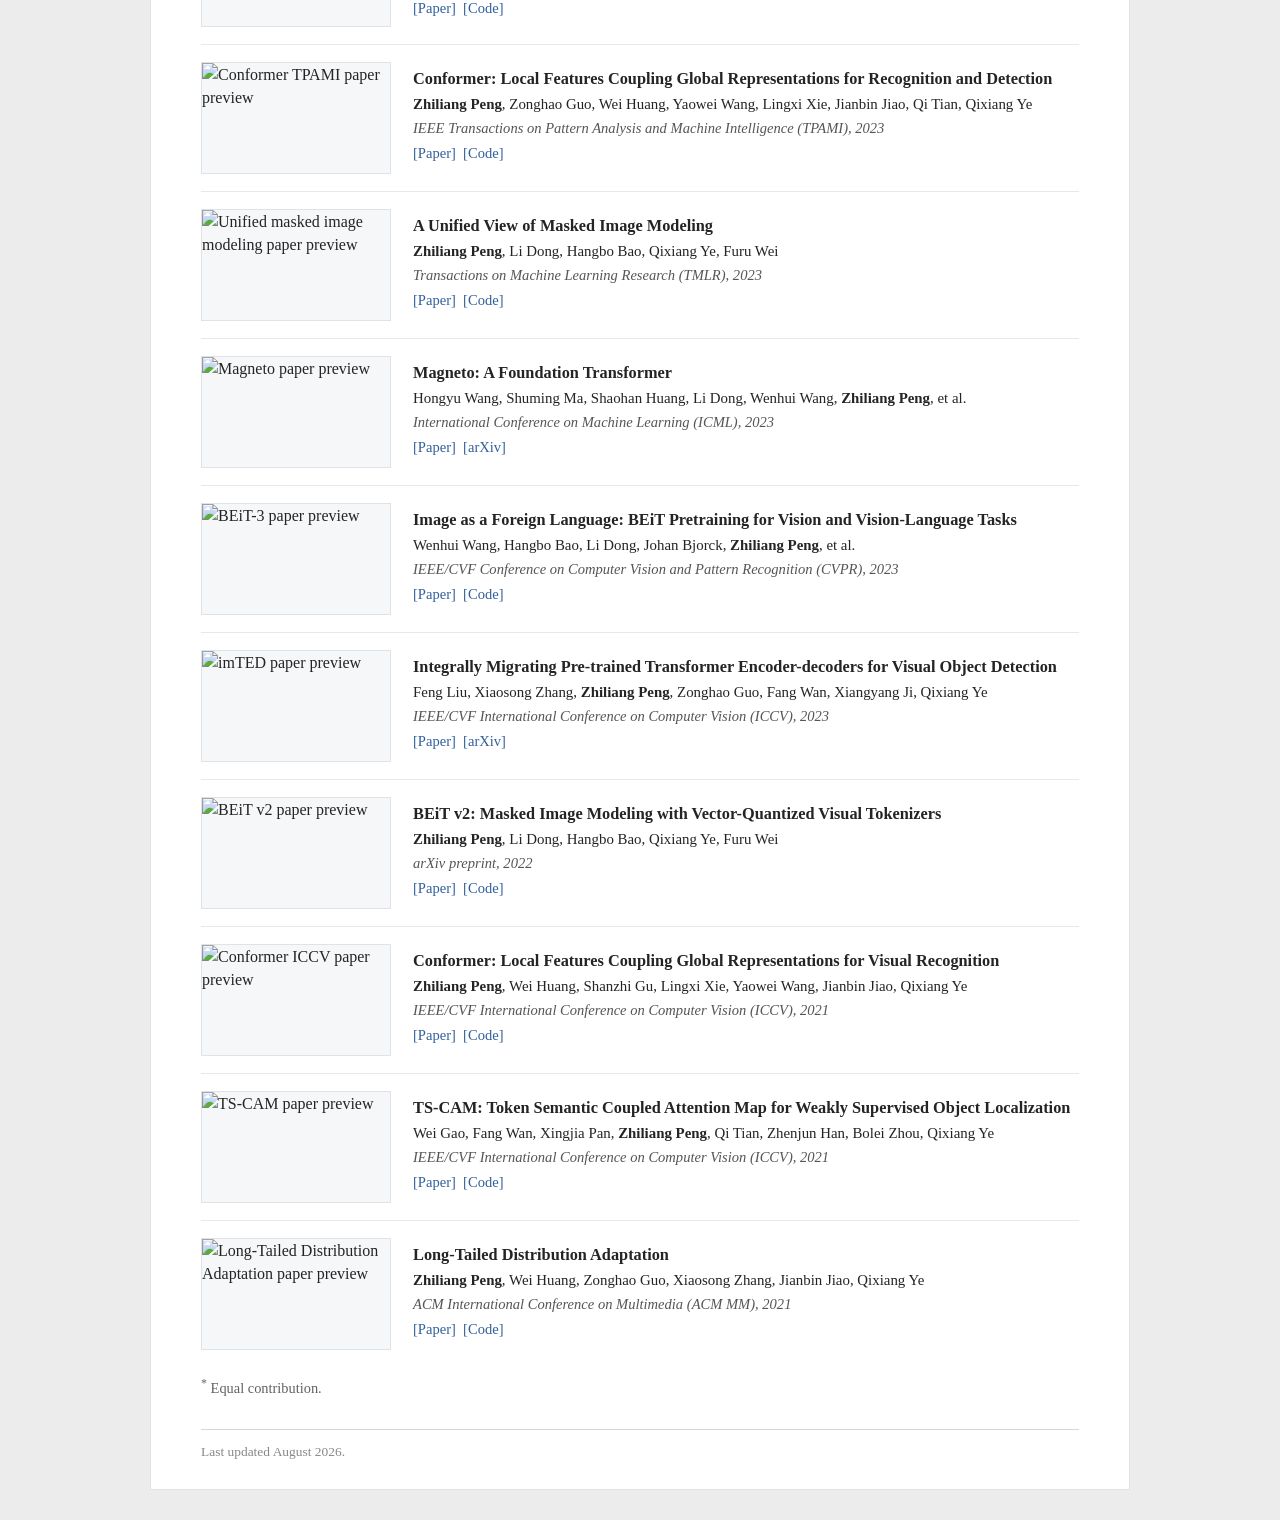
==== commit be72ee1f: "restore academic homepage layout" ====
--- a/index.html
+++ b/index.html
@@ -1,22 +1,22 @@
-<!doctype html>
+<!DOCTYPE html>
 <html lang="en">
 <head>
   <meta charset="utf-8">
   <meta name="viewport" content="width=device-width, initial-scale=1">
-  <meta name="description" content="Zhiliang Peng is a Senior Researcher at Microsoft Research Asia working on multimodal learning, speech and audio, computer vision, and representation learning.">
+  <meta name="description" content="Zhiliang Peng is a Senior Researcher at Microsoft Research Asia working on multimodal learning, voice AI, computer vision, and representation learning.">
   <meta name="author" content="Zhiliang Peng">
-  <meta name="theme-color" content="#f4f7fb">
+  <meta name="theme-color" content="#ffffff">
 
   <meta property="og:type" content="profile">
   <meta property="og:title" content="Zhiliang Peng | Microsoft Research Asia">
-  <meta property="og:description" content="Senior Researcher working across speech, vision, and language.">
+  <meta property="og:description" content="Senior Researcher at Microsoft Research Asia.">
   <meta property="og:url" content="https://pengzhiliang.github.io/">
   <meta property="og:image" content="https://pengzhiliang.github.io/files/person_photo.jpg">
 
   <link rel="canonical" href="https://pengzhiliang.github.io/">
   <link rel="icon" href="files/favicon.svg" type="image/svg+xml">
   <link rel="stylesheet" href="files/doc.css">
-  <title>Zhiliang Peng | Senior Researcher, Microsoft Research Asia</title>
+  <title>Zhiliang Peng</title>
 
   <script type="application/ld+json">
   {
@@ -30,25 +30,8 @@
     "jobTitle": "Senior Researcher",
     "worksFor": {
       "@type": "Organization",
-      "name": "Microsoft Research Asia",
-      "url": "https://www.microsoft.com/en-us/research/lab/microsoft-research-asia/"
+      "name": "Microsoft Research Asia"
     },
-    "alumniOf": [
-      {
-        "@type": "CollegeOrUniversity",
-        "name": "University of Chinese Academy of Sciences"
-      },
-      {
-        "@type": "CollegeOrUniversity",
-        "name": "Huazhong University of Science and Technology"
-      }
-    ],
-    "knowsAbout": [
-      "Multimodal learning",
-      "Speech and audio",
-      "Computer vision",
-      "Representation learning"
-    ],
     "sameAs": [
       "https://scholar.google.com/citations?user=-X1tyN0AAAAJ&hl=en",
       "https://github.com/pengzhiliang",
@@ -59,375 +42,214 @@
 </head>
 
 <body>
-  <a class="skip-link" href="#main-content">Skip to content</a>
-
-  <header class="site-header">
-    <div class="nav-shell">
-      <a class="brand" href="#top" aria-label="Zhiliang Peng, home">ZP</a>
-      <nav class="site-nav" aria-label="Primary navigation">
-        <a href="#about">About</a>
-        <a href="#research">Research</a>
-        <a href="#publications">Publications</a>
-        <a href="#background">Background</a>
-      </nav>
-      <a class="nav-email" href="mailto:pengzhiliang@microsoft.com">Email me <span aria-hidden="true">↗</span></a>
-    </div>
-  </header>
-
-  <main id="main-content">
-    <section class="hero page-shell" id="top">
-      <div class="hero-copy">
-        <p class="eyebrow"><span class="status-dot" aria-hidden="true"></span> Senior Researcher · Microsoft Research Asia</p>
+  <main id="content">
+    <header class="profile">
+      <div class="profile-copy">
         <h1>Zhiliang Peng <span lang="zh-Hans">彭智亮</span></h1>
-        <p class="hero-lede">Building multimodal intelligence across speech, vision, and language.</p>
-        <p class="hero-summary">
-          I work on generative and representation learning, with a current focus on voice AI and multimodal foundation models.
-        </p>
-        <div class="hero-links" role="navigation" aria-label="Profile links">
-          <a class="button button-primary" href="mailto:pengzhiliang@microsoft.com">pengzhiliang@microsoft.com</a>
-          <a class="button" href="https://scholar.google.com/citations?user=-X1tyN0AAAAJ&amp;hl=en">Google Scholar <span aria-hidden="true">↗</span></a>
-          <a class="button" href="https://github.com/pengzhiliang">GitHub <span aria-hidden="true">↗</span></a>
-        </div>
+        <p class="role">Senior Researcher</p>
+        <p class="affiliation"><a href="https://www.microsoft.com/en-us/research/lab/microsoft-research-asia/">Microsoft Research Asia (MSRA)</a></p>
+        <p class="research-line">Multimodal Learning, Voice AI &amp; Representation Learning</p>
+
+        <ul class="profile-links">
+          <li>Beijing, China</li>
+          <li>Email: <a href="mailto:pengzhiliang@microsoft.com">pengzhiliang@microsoft.com</a></li>
+          <li>Google Scholar: <a href="https://scholar.google.com/citations?user=-X1tyN0AAAAJ&amp;hl=en">scholar.google.com</a></li>
+          <li>GitHub: <a href="https://github.com/pengzhiliang">github.com/pengzhiliang</a></li>
+          <li>Microsoft Research: <a href="https://www.microsoft.com/en-us/research/people/pengzhiliang/">profile</a></li>
+        </ul>
       </div>
 
-      <div class="portrait-column">
-        <div class="portrait-frame">
-          <span class="portrait-orbit portrait-orbit-one" aria-hidden="true"></span>
-          <span class="portrait-orbit portrait-orbit-two" aria-hidden="true"></span>
-          <img src="files/person_photo.jpg" width="1080" height="1080" alt="Illustrated portrait of Zhiliang Peng">
-        </div>
-        <a class="affiliation-link" href="https://www.microsoft.com/en-us/research/people/pengzhiliang/">
-          <span>Microsoft Research profile</span><span aria-hidden="true">↗</span>
-        </a>
+      <img class="profile-photo" src="files/person_photo.jpg" width="150" height="150" alt="Avatar illustration of Zhiliang Peng">
+    </header>
+
+    <section aria-labelledby="biography-title">
+      <h2 id="biography-title">Biography</h2>
+      <p>
+        I am a Senior Researcher at <a href="https://www.microsoft.com/en-us/research/lab/microsoft-research-asia/">Microsoft Research Asia (MSRA)</a>.
+        My research interests include multimodal learning and generation, speech and audio intelligence, computer vision, and representation learning.
+        I currently work on <a href="https://microsoft.github.io/VibeVoice/">VibeVoice</a>, a family of open-source models for speech generation and recognition.
+      </p>
+      <p>
+        I conducted my doctoral research at the <a href="https://english.ucas.ac.cn/">University of Chinese Academy of Sciences</a>
+        under the supervision of <a href="https://people.ucas.ac.cn/~qxye?language=en">Prof. Qixiang Ye</a>.
+        I received my B.E. degree from <a href="https://english.hust.edu.cn/">Huazhong University of Science and Technology</a> in 2019.
+      </p>
+    </section>
+
+    <section aria-labelledby="publications-title">
+      <div class="section-title-row">
+        <h2 id="publications-title">Selected Publications</h2>
+        <a class="all-publications" href="https://scholar.google.com/citations?user=-X1tyN0AAAAJ&amp;hl=en">Google Scholar</a>
       </div>
-    </section>
-
-    <section class="metrics page-shell" aria-label="Academic profile snapshot">
-      <a class="metric" href="https://scholar.google.com/citations?user=-X1tyN0AAAAJ&amp;hl=en">
-        <strong>5,800+</strong>
-        <span>Google Scholar citations · Aug 2026</span>
-      </a>
-      <a class="metric" href="https://scholar.google.com/citations?user=-X1tyN0AAAAJ&amp;hl=en">
-        <strong>14</strong>
-        <span>h-index</span>
-      </a>
-      <a class="metric" href="https://iclr.cc/virtual/2026/oral/10010574">
-        <strong>ICLR ’26</strong>
-        <span>Oral presentation · VibeVoice</span>
-      </a>
-    </section>
-
-    <section class="section page-shell" id="about">
-      <div class="section-heading">
-        <p class="section-index">01 / About</p>
-        <h2>Research that connects modalities.</h2>
-      </div>
-      <div class="about-grid">
-        <div class="about-copy">
-          <p>
-            I am a Senior Researcher at <a href="https://www.microsoft.com/en-us/research/lab/microsoft-research-asia/">Microsoft Research Asia (MSRA)</a>. My research spans multimodal learning, speech and audio, computer vision, and representation learning. I am especially interested in generative models that connect language with real-world signals.
-          </p>
-          <p>
-            I currently work on <a href="https://microsoft.github.io/VibeVoice/">VibeVoice</a>, a family of open-source voice AI models for long-form speech generation and recognition. My earlier work includes Kosmos-2, BEiT, and Conformer.
-          </p>
-          <p>
-            I completed my doctoral research at the University of Chinese Academy of Sciences under the supervision of <a href="https://people.ucas.ac.cn/~qxye?language=en">Prof. Qixiang Ye</a>. I received my B.E. from Huazhong University of Science and Technology in 2019.
-          </p>
-        </div>
-        <aside class="focus-panel" aria-label="Research interests">
-          <p class="focus-label">Research interests</p>
-          <ul class="tag-list">
-            <li>Speech &amp; Audio</li>
-            <li>Multimodal Learning</li>
-            <li>Generative Models</li>
-            <li>Computer Vision</li>
-            <li>Representation Learning</li>
-          </ul>
-        </aside>
-      </div>
-    </section>
-
-    <section class="section section-tinted" id="research">
-      <div class="page-shell">
-        <div class="section-heading">
-          <p class="section-index">02 / Research</p>
-          <h2>From perception to generation.</h2>
-        </div>
-        <div class="research-grid">
-          <article class="research-card research-card-voice">
-            <p class="card-number">01</p>
-            <div class="waveform" aria-hidden="true">
-              <i></i><i></i><i></i><i></i><i></i><i></i><i></i><i></i><i></i>
-            </div>
-            <h3>Voice AI</h3>
-            <p>Long-form, expressive speech generation and unified speech recognition with the VibeVoice model family.</p>
-            <a href="https://microsoft.github.io/VibeVoice/">Explore VibeVoice <span aria-hidden="true">↗</span></a>
-          </article>
-          <article class="research-card research-card-multimodal">
-            <p class="card-number">02</p>
-            <div class="modality-mark" aria-hidden="true"><i></i><i></i><i></i></div>
-            <h3>Multimodal Intelligence</h3>
-            <p>Grounded vision-language models, contextual image generation, and learning across visual and linguistic signals.</p>
-            <a href="https://github.com/microsoft/unilm/tree/master/kosmos-2">Explore Kosmos-2 <span aria-hidden="true">↗</span></a>
-          </article>
-          <article class="research-card research-card-vision">
-            <p class="card-number">03</p>
-            <div class="vision-mark" aria-hidden="true"><i></i><i></i></div>
-            <h3>Visual Representation</h3>
-            <p>Self-supervised visual pretraining and architectures that combine local features with global representations.</p>
-            <a href="https://github.com/pengzhiliang/Conformer">Explore Conformer <span aria-hidden="true">↗</span></a>
-          </article>
-        </div>
-      </div>
-    </section>
-
-    <section class="section page-shell" id="publications">
-      <div class="section-heading publications-heading">
-        <p class="section-index">03 / Publications</p>
-        <div>
-          <h2>Selected publications.</h2>
-          <p>For live citation counts and the complete record, visit <a href="https://scholar.google.com/citations?user=-X1tyN0AAAAJ&amp;hl=en">Google Scholar</a>.</p>
-        </div>
-      </div>
-
-      <div class="publication-group">
-        <p class="publication-year">2026</p>
-        <div class="publication-stack">
-          <article class="publication featured-publication">
-            <div class="publication-title-row">
-              <h3>VibeVoice: Expressive Podcast Generation with Next-Token Diffusion</h3>
-              <span class="venue-badge">ICLR Oral</span>
-            </div>
+
+      <div class="publication-list">
+        <article class="publication">
+          <div class="paper-placeholder paper-placeholder-voice" aria-hidden="true"><span>VibeVoice</span></div>
+          <div class="publication-copy">
+            <h3>VibeVoice: Expressive Podcast Generation with Next-Token Diffusion</h3>
             <p class="authors"><strong>Zhiliang Peng</strong>, Jianwei Yu, Wenhui Wang, Yaoyao Chang, Yutao Sun, Li Dong, et al.</p>
-            <p class="venue">The Fourteenth International Conference on Learning Representations (ICLR), 2026</p>
-            <div class="publication-links">
-              <a href="https://proceedings.iclr.cc/paper_files/paper/2026/hash/a473664dcd474b42147dd35a76311631-Abstract-Conference.html">Paper</a>
-              <a href="https://microsoft.github.io/VibeVoice/">Project</a>
-              <a href="https://github.com/microsoft/VibeVoice">Code</a>
-            </div>
-          </article>
-
-          <article class="publication">
+            <p class="venue">International Conference on Learning Representations (ICLR), 2026 <span class="honor">Oral</span></p>
+            <p class="publication-links"><a href="https://proceedings.iclr.cc/paper_files/paper/2026/hash/a473664dcd474b42147dd35a76311631-Abstract-Conference.html">Paper</a><a href="https://microsoft.github.io/VibeVoice/">Project</a><a href="https://github.com/microsoft/VibeVoice">Code</a></p>
+          </div>
+        </article>
+
+        <article class="publication">
+          <div class="paper-placeholder paper-placeholder-asr" aria-hidden="true"><span>VibeVoice<br>ASR</span></div>
+          <div class="publication-copy">
             <h3>VIBEVOICE-ASR Technical Report</h3>
             <p class="authors"><strong>Zhiliang Peng</strong>, Jianwei Yu, Yaoyao Chang, Zilong Wang, Li Dong, et al.</p>
             <p class="venue">arXiv preprint, 2026</p>
-            <div class="publication-links">
-              <a href="https://arxiv.org/abs/2601.18184">Paper</a>
-              <a href="https://microsoft.github.io/VibeVoice/">Project</a>
-              <a href="https://github.com/microsoft/VibeVoice">Code</a>
-            </div>
-          </article>
-
-          <article class="publication">
+            <p class="publication-links"><a href="https://arxiv.org/abs/2601.18184">Paper</a><a href="https://microsoft.github.io/VibeVoice/">Project</a><a href="https://github.com/microsoft/VibeVoice">Code</a></p>
+          </div>
+        </article>
+
+        <article class="publication">
+          <div class="paper-placeholder paper-placeholder-bitnet" aria-hidden="true"><span>VibeVoice ASR<br>BitNet</span></div>
+          <div class="publication-copy">
             <h3>VibeVoice-ASR-BitNet Technical Report</h3>
             <p class="authors">Songchen Xu, Ting Song, Shaohan Huang, <strong>Zhiliang Peng</strong>, Yan Xia, et al.</p>
             <p class="venue">arXiv preprint, 2026</p>
-            <div class="publication-links">
-              <a href="https://arxiv.org/abs/2607.21075">Paper</a>
-              <a href="https://github.com/microsoft/VibeASR.cpp">Code</a>
-            </div>
-          </article>
-
-          <article class="publication">
+            <p class="publication-links"><a href="https://arxiv.org/abs/2607.21075">Paper</a><a href="https://github.com/microsoft/VibeASR.cpp">Code</a></p>
+          </div>
+        </article>
+
+        <article class="publication">
+          <div class="paper-placeholder paper-placeholder-latent" aria-hidden="true"><span>LatentLM</span></div>
+          <div class="publication-copy">
             <h3>Multimodal Latent Language Modeling with Next-Token Diffusion</h3>
-            <p class="authors">Yutao Sun, Hangbo Bao, Wenhui Wang, <strong>Zhiliang Peng</strong>, Li Dong, Shaohan Huang, Yaoyao Chang, Jianyong Wang, Furu Wei</p>
+            <p class="authors">Yutao Sun, Hangbo Bao, Wenhui Wang, <strong>Zhiliang Peng</strong>, Li Dong, Shaohan Huang, Jianyong Wang, Furu Wei</p>
             <p class="venue">International Conference on Machine Learning (ICML), 2026</p>
-            <div class="publication-links">
-              <a href="https://icml.cc/virtual/2026/poster/64225">Conference</a>
-              <a href="https://arxiv.org/abs/2412.08635">arXiv</a>
-            </div>
-          </article>
-        </div>
-      </div>
-
-      <div class="publication-group">
-        <p class="publication-year">2024</p>
-        <div class="publication-stack">
-          <article class="publication">
+            <p class="publication-links"><a href="https://arxiv.org/abs/2412.08635">Paper</a><a href="https://icml.cc/virtual/2026/poster/64225">Conference</a></p>
+          </div>
+        </article>
+
+        <article class="publication">
+          <div class="paper-placeholder paper-placeholder-kosmos" aria-hidden="true"><span>Kosmos-G</span></div>
+          <div class="publication-copy">
             <h3>Kosmos-G: Generating Images in Context with Multimodal Large Language Models</h3>
             <p class="authors">Xichen Pan, Li Dong, Shaohan Huang, <strong>Zhiliang Peng</strong>, Wenhu Chen, Furu Wei</p>
             <p class="venue">International Conference on Learning Representations (ICLR), 2024</p>
-            <div class="publication-links">
-              <a href="https://openreview.net/forum?id=he6mX9LTyE">Paper</a>
-              <a href="https://arxiv.org/abs/2310.02992">arXiv</a>
-            </div>
-          </article>
-
-          <article class="publication featured-publication">
+            <p class="publication-links"><a href="https://openreview.net/forum?id=he6mX9LTyE">Paper</a><a href="https://arxiv.org/abs/2310.02992">arXiv</a></p>
+          </div>
+        </article>
+
+        <article class="publication">
+          <img class="paper-image" src="files/PaperFig/kosmos2.png" alt="Kosmos-2 paper preview" loading="lazy">
+          <div class="publication-copy">
             <h3>Kosmos-2: Grounding Multimodal Large Language Models to the World</h3>
             <p class="authors"><strong>Zhiliang Peng<sup>*</sup></strong>, Wenhui Wang<sup>*</sup>, Li Dong<sup>*</sup>, Yaru Hao, Shaohan Huang, Shuming Ma, Qixiang Ye, Furu Wei</p>
             <p class="venue">International Conference on Learning Representations (ICLR), 2024</p>
-            <div class="publication-links">
-              <a href="https://openreview.net/forum?id=lLmqxkfSIw">Paper</a>
-              <a href="https://aka.ms/kosmos-2-demo">Demo</a>
-              <a href="https://github.com/microsoft/unilm/tree/master/kosmos-2">Code</a>
-            </div>
-          </article>
-        </div>
-      </div>
-
-      <div class="publication-group">
-        <p class="publication-year">2023</p>
-        <div class="publication-stack">
-          <article class="publication">
+            <p class="publication-links"><a href="https://openreview.net/forum?id=lLmqxkfSIw">Paper</a><a href="https://aka.ms/kosmos-2-demo">Demo</a><a href="https://github.com/microsoft/unilm/tree/master/kosmos-2">Code</a></p>
+          </div>
+        </article>
+
+        <article class="publication">
+          <img class="paper-image" src="files/PaperFig/g2sd.png" alt="G2SD paper preview" loading="lazy">
+          <div class="publication-copy">
             <h3>Generic-to-Specific Distillation of Masked Autoencoders</h3>
             <p class="authors">Wei Huang<sup>*</sup>, <strong>Zhiliang Peng<sup>*</sup></strong>, Li Dong, Furu Wei, Jianbin Jiao, Qixiang Ye</p>
             <p class="venue">IEEE/CVF Conference on Computer Vision and Pattern Recognition (CVPR), 2023</p>
-            <div class="publication-links">
-              <a href="https://arxiv.org/abs/2302.14771">Paper</a>
-              <a href="https://github.com/pengzhiliang/G2SD">Code</a>
-            </div>
-          </article>
-
-          <article class="publication featured-publication">
+            <p class="publication-links"><a href="https://arxiv.org/abs/2302.14771">Paper</a><a href="https://github.com/pengzhiliang/G2SD">Code</a></p>
+          </div>
+        </article>
+
+        <article class="publication">
+          <img class="paper-image" src="files/PaperFig/Conformer_tpami.png" alt="Conformer TPAMI paper preview" loading="lazy">
+          <div class="publication-copy">
             <h3>Conformer: Local Features Coupling Global Representations for Recognition and Detection</h3>
             <p class="authors"><strong>Zhiliang Peng</strong>, Zonghao Guo, Wei Huang, Yaowei Wang, Lingxi Xie, Jianbin Jiao, Qi Tian, Qixiang Ye</p>
             <p class="venue">IEEE Transactions on Pattern Analysis and Machine Intelligence (TPAMI), 2023</p>
-            <div class="publication-links">
-              <a href="https://doi.org/10.1109/TPAMI.2023.3243048">Paper</a>
-              <a href="https://github.com/pengzhiliang/Conformer">Code</a>
-            </div>
-          </article>
-
-          <article class="publication">
+            <p class="publication-links"><a href="https://doi.org/10.1109/TPAMI.2023.3243048">Paper</a><a href="https://github.com/pengzhiliang/Conformer">Code</a></p>
+          </div>
+        </article>
+
+        <article class="publication">
+          <img class="paper-image" src="files/PaperFig/maskdistill.png" alt="Unified masked image modeling paper preview" loading="lazy">
+          <div class="publication-copy">
             <h3>A Unified View of Masked Image Modeling</h3>
             <p class="authors"><strong>Zhiliang Peng</strong>, Li Dong, Hangbo Bao, Qixiang Ye, Furu Wei</p>
             <p class="venue">Transactions on Machine Learning Research (TMLR), 2023</p>
-            <div class="publication-links">
-              <a href="https://openreview.net/forum?id=wmGlMhaBe0">Paper</a>
-              <a href="https://github.com/microsoft/unilm/tree/master/unimim">Code</a>
-            </div>
-          </article>
-
-          <article class="publication">
+            <p class="publication-links"><a href="https://openreview.net/forum?id=wmGlMhaBe0">Paper</a><a href="https://github.com/microsoft/unilm/tree/master/unimim">Code</a></p>
+          </div>
+        </article>
+
+        <article class="publication">
+          <img class="paper-image" src="files/PaperFig/magneto.png" alt="Magneto paper preview" loading="lazy">
+          <div class="publication-copy">
             <h3>Magneto: A Foundation Transformer</h3>
             <p class="authors">Hongyu Wang, Shuming Ma, Shaohan Huang, Li Dong, Wenhui Wang, <strong>Zhiliang Peng</strong>, et al.</p>
             <p class="venue">International Conference on Machine Learning (ICML), 2023</p>
-            <div class="publication-links">
-              <a href="https://proceedings.mlr.press/v202/wang23u.html">Paper</a>
-              <a href="https://arxiv.org/abs/2210.06423">arXiv</a>
-            </div>
-          </article>
-
-          <article class="publication featured-publication">
+            <p class="publication-links"><a href="https://proceedings.mlr.press/v202/wang23u.html">Paper</a><a href="https://arxiv.org/abs/2210.06423">arXiv</a></p>
+          </div>
+        </article>
+
+        <article class="publication">
+          <img class="paper-image" src="files/PaperFig/beit3.png" alt="BEiT-3 paper preview" loading="lazy">
+          <div class="publication-copy">
             <h3>Image as a Foreign Language: BEiT Pretraining for Vision and Vision-Language Tasks</h3>
             <p class="authors">Wenhui Wang, Hangbo Bao, Li Dong, Johan Bjorck, <strong>Zhiliang Peng</strong>, et al.</p>
             <p class="venue">IEEE/CVF Conference on Computer Vision and Pattern Recognition (CVPR), 2023</p>
-            <div class="publication-links">
-              <a href="https://openaccess.thecvf.com/content/CVPR2023/html/Wang_Image_as_a_Foreign_Language_BEiT_Pretraining_for_Vision_and_CVPR_2023_paper.html">Paper</a>
-              <a href="https://arxiv.org/abs/2208.10442">arXiv</a>
-              <a href="https://github.com/microsoft/unilm/tree/master/beit3">Code</a>
-            </div>
-          </article>
-
-          <article class="publication">
+            <p class="publication-links"><a href="https://openaccess.thecvf.com/content/CVPR2023/html/Wang_Image_as_a_Foreign_Language_BEiT_Pretraining_for_Vision_and_CVPR_2023_paper.html">Paper</a><a href="https://github.com/microsoft/unilm/tree/master/beit3">Code</a></p>
+          </div>
+        </article>
+
+        <article class="publication">
+          <img class="paper-image" src="files/PaperFig/imTED.png" alt="imTED paper preview" loading="lazy">
+          <div class="publication-copy">
             <h3>Integrally Migrating Pre-trained Transformer Encoder-decoders for Visual Object Detection</h3>
             <p class="authors">Feng Liu, Xiaosong Zhang, <strong>Zhiliang Peng</strong>, Zonghao Guo, Fang Wan, Xiangyang Ji, Qixiang Ye</p>
             <p class="venue">IEEE/CVF International Conference on Computer Vision (ICCV), 2023</p>
-            <div class="publication-links">
-              <a href="https://openaccess.thecvf.com/content/ICCV2023/html/Liu_Integrally_Migrating_Pre-trained_Transformer_Encoder-decoders_for_Visual_Object_Detection_ICCV_2023_paper.html">Paper</a>
-              <a href="https://arxiv.org/abs/2205.09613">arXiv</a>
-            </div>
-          </article>
-        </div>
-      </div>
-
-      <div class="publication-group">
-        <p class="publication-year">2022</p>
-        <div class="publication-stack">
-          <article class="publication">
+            <p class="publication-links"><a href="https://openaccess.thecvf.com/content/ICCV2023/html/Liu_Integrally_Migrating_Pre-trained_Transformer_Encoder-decoders_for_Visual_Object_Detection_ICCV_2023_paper.html">Paper</a><a href="https://arxiv.org/abs/2205.09613">arXiv</a></p>
+          </div>
+        </article>
+
+        <article class="publication">
+          <img class="paper-image" src="files/PaperFig/beit2.png" alt="BEiT v2 paper preview" loading="lazy">
+          <div class="publication-copy">
             <h3>BEiT v2: Masked Image Modeling with Vector-Quantized Visual Tokenizers</h3>
             <p class="authors"><strong>Zhiliang Peng</strong>, Li Dong, Hangbo Bao, Qixiang Ye, Furu Wei</p>
             <p class="venue">arXiv preprint, 2022</p>
-            <div class="publication-links">
-              <a href="https://arxiv.org/abs/2208.06366">Paper</a>
-              <a href="https://github.com/microsoft/unilm/tree/master/beit2">Code</a>
-            </div>
-          </article>
-        </div>
-      </div>
-
-      <div class="publication-group">
-        <p class="publication-year">2021</p>
-        <div class="publication-stack">
-          <article class="publication">
+            <p class="publication-links"><a href="https://arxiv.org/abs/2208.06366">Paper</a><a href="https://github.com/microsoft/unilm/tree/master/beit2">Code</a></p>
+          </div>
+        </article>
+
+        <article class="publication">
+          <img class="paper-image" src="files/PaperFig/Conformer.png" alt="Conformer ICCV paper preview" loading="lazy">
+          <div class="publication-copy">
             <h3>Conformer: Local Features Coupling Global Representations for Visual Recognition</h3>
             <p class="authors"><strong>Zhiliang Peng</strong>, Wei Huang, Shanzhi Gu, Lingxi Xie, Yaowei Wang, Jianbin Jiao, Qixiang Ye</p>
             <p class="venue">IEEE/CVF International Conference on Computer Vision (ICCV), 2021</p>
-            <div class="publication-links">
-              <a href="https://openaccess.thecvf.com/content/ICCV2021/html/Peng_Conformer_Local_Features_Coupling_Global_Representations_for_Visual_Recognition_ICCV_2021_paper.html">Paper</a>
-              <a href="https://github.com/pengzhiliang/Conformer">Code</a>
-            </div>
-          </article>
-
-          <article class="publication">
+            <p class="publication-links"><a href="https://openaccess.thecvf.com/content/ICCV2021/html/Peng_Conformer_Local_Features_Coupling_Global_Representations_for_Visual_Recognition_ICCV_2021_paper.html">Paper</a><a href="https://github.com/pengzhiliang/Conformer">Code</a></p>
+          </div>
+        </article>
+
+        <article class="publication">
+          <img class="paper-image" src="files/PaperFig/tscam.png" alt="TS-CAM paper preview" loading="lazy">
+          <div class="publication-copy">
             <h3>TS-CAM: Token Semantic Coupled Attention Map for Weakly Supervised Object Localization</h3>
             <p class="authors">Wei Gao, Fang Wan, Xingjia Pan, <strong>Zhiliang Peng</strong>, Qi Tian, Zhenjun Han, Bolei Zhou, Qixiang Ye</p>
             <p class="venue">IEEE/CVF International Conference on Computer Vision (ICCV), 2021</p>
-            <div class="publication-links">
-              <a href="https://openaccess.thecvf.com/content/ICCV2021/html/Gao_TS-CAM_Token_Semantic_Coupled_Attention_Map_for_Weakly_Supervised_Object_ICCV_2021_paper.html">Paper</a>
-              <a href="https://github.com/vasgaowei/TS-CAM">Code</a>
-            </div>
-          </article>
-
-          <article class="publication">
+            <p class="publication-links"><a href="https://openaccess.thecvf.com/content/ICCV2021/html/Gao_TS-CAM_Token_Semantic_Coupled_Attention_Map_for_Weakly_Supervised_Object_ICCV_2021_paper.html">Paper</a><a href="https://github.com/vasgaowei/TS-CAM">Code</a></p>
+          </div>
+        </article>
+
+        <article class="publication">
+          <img class="paper-image" src="files/PaperFig/LDA.png" alt="Long-Tailed Distribution Adaptation paper preview" loading="lazy">
+          <div class="publication-copy">
             <h3>Long-Tailed Distribution Adaptation</h3>
             <p class="authors"><strong>Zhiliang Peng</strong>, Wei Huang, Zonghao Guo, Xiaosong Zhang, Jianbin Jiao, Qixiang Ye</p>
             <p class="venue">ACM International Conference on Multimedia (ACM MM), 2021</p>
-            <div class="publication-links">
-              <a href="https://arxiv.org/abs/2110.02686">Paper</a>
-              <a href="https://github.com/pengzhiliang/LDA">Code</a>
-            </div>
-          </article>
-        </div>
+            <p class="publication-links"><a href="https://arxiv.org/abs/2110.02686">Paper</a><a href="https://github.com/pengzhiliang/LDA">Code</a></p>
+          </div>
+        </article>
       </div>
 
       <p class="contribution-note"><sup>*</sup> Equal contribution.</p>
     </section>
-
-    <section class="section section-tinted" id="background">
-      <div class="page-shell">
-        <div class="section-heading">
-          <p class="section-index">04 / Background</p>
-          <h2>Experience &amp; education.</h2>
-        </div>
-        <div class="timeline">
-          <article class="timeline-item">
-            <div class="timeline-marker" aria-hidden="true"></div>
-            <p class="timeline-type">Experience · Present</p>
-            <h3>Senior Researcher</h3>
-            <p><a href="https://www.microsoft.com/en-us/research/lab/microsoft-research-asia/">Microsoft Research Asia</a> · Beijing, China</p>
-          </article>
-          <article class="timeline-item">
-            <div class="timeline-marker" aria-hidden="true"></div>
-            <p class="timeline-type">Education</p>
-            <h3>Doctoral Research · University of Chinese Academy of Sciences</h3>
-            <p>Advisor: <a href="https://people.ucas.ac.cn/~qxye?language=en">Prof. Qixiang Ye</a></p>
-          </article>
-          <article class="timeline-item">
-            <div class="timeline-marker" aria-hidden="true"></div>
-            <p class="timeline-type">Education · 2019</p>
-            <h3>B.E. · Huazhong University of Science and Technology</h3>
-            <p>Wuhan, China</p>
-          </article>
-        </div>
-      </div>
-    </section>
   </main>
 
-  <footer class="site-footer">
-    <div class="page-shell footer-grid">
-      <div>
-        <p class="footer-kicker">Let’s connect</p>
-        <a class="footer-email" href="mailto:pengzhiliang@microsoft.com">pengzhiliang@microsoft.com</a>
-      </div>
-      <div class="footer-links">
-        <a href="https://scholar.google.com/citations?user=-X1tyN0AAAAJ&amp;hl=en">Scholar</a>
-        <a href="https://github.com/pengzhiliang">GitHub</a>
-        <a href="https://www.microsoft.com/en-us/research/people/pengzhiliang/">Microsoft Research</a>
-      </div>
-      <p class="footer-meta">© 2026 Zhiliang Peng<br>Last updated August 2026</p>
-    </div>
+  <footer>
+    <p>Last updated August 2026.</p>
   </footer>
 </body>
 </html>
--- a/files/doc.css
+++ b/files/doc.css
@@ -1,17 +1,13 @@
 :root {
-  --ink: #172033;
-  --ink-soft: #526077;
-  --paper: #ffffff;
-  --canvas: #f4f7fb;
-  --tint: #edf3fa;
-  --line: #dce4ee;
-  --accent: #2864dc;
-  --accent-dark: #1749ad;
-  --accent-soft: #dbe8ff;
-  --teal: #167f7a;
-  --serif: Iowan Old Style, Palatino Linotype, Book Antiqua, Palatino, Georgia, serif;
-  --sans: Inter, ui-sans-serif, -apple-system, BlinkMacSystemFont, "Segoe UI", sans-serif;
-  --shadow: 0 22px 60px rgba(34, 58, 96, 0.1);
+  --page: #ffffff;
+  --canvas: #ececec;
+  --ink: #242424;
+  --muted: #626262;
+  --heading: #4a6f9f;
+  --link: #315f9b;
+  --line: #d7d7d7;
+  --soft-line: #e8e8e8;
+  --venue: #555555;
 }
 
 *,
@@ -21,1049 +17,380 @@
 }
 
 html {
-  scroll-behavior: smooth;
-  scroll-padding-top: 92px;
+  background: var(--canvas);
+  -webkit-text-size-adjust: 100%;
 }
 
 body {
-  margin: 0;
+  max-width: 980px;
+  margin: 30px auto;
+  padding: 34px 50px 28px;
   color: var(--ink);
-  background: var(--paper);
-  font-family: var(--sans);
+  background: var(--page);
+  border: 1px solid #e2e2e2;
+  font-family: Georgia, "Times New Roman", serif;
   font-size: 16px;
-  line-height: 1.65;
-  -webkit-font-smoothing: antialiased;
-}
-
-body::before {
-  position: fixed;
-  z-index: -1;
-  inset: 0 0 auto;
-  height: 720px;
-  content: "";
-  background:
-    radial-gradient(circle at 78% 18%, rgba(40, 100, 220, 0.13), transparent 27%),
-    radial-gradient(circle at 14% 25%, rgba(22, 127, 122, 0.08), transparent 23%),
-    linear-gradient(180deg, #f7f9fc 0%, #fff 100%);
+  line-height: 1.45;
 }
 
 a {
-  color: var(--accent-dark);
-  text-decoration-thickness: 1px;
-  text-underline-offset: 0.2em;
+  color: var(--link);
+  text-decoration: none;
 }
 
 a:hover {
-  color: var(--accent);
+  text-decoration: underline;
+  text-underline-offset: 0.14em;
 }
 
 a:focus-visible {
-  outline: 3px solid rgba(40, 100, 220, 0.35);
-  outline-offset: 4px;
-  border-radius: 4px;
-}
-
-img {
-  display: block;
-  max-width: 100%;
+  outline: 2px solid var(--link);
+  outline-offset: 3px;
+}
+
+p {
+  margin: 0 0 0.9em;
 }
 
 h1,
 h2,
-h3,
-p {
-  margin-top: 0;
-}
-
-.page-shell,
-.nav-shell {
-  width: min(1120px, calc(100% - 48px));
-  margin-inline: auto;
-}
-
-.skip-link {
-  position: fixed;
-  z-index: 100;
-  top: 12px;
-  left: 12px;
-  padding: 9px 14px;
-  color: #fff;
-  background: var(--ink);
-  border-radius: 8px;
-  transform: translateY(-150%);
-}
-
-.skip-link:focus {
-  transform: translateY(0);
-}
-
-.site-header {
-  position: sticky;
-  z-index: 20;
-  top: 0;
-  border-bottom: 1px solid rgba(220, 228, 238, 0.78);
-  background: rgba(248, 250, 253, 0.86);
-  backdrop-filter: blur(18px);
-}
-
-.nav-shell {
-  display: flex;
-  min-height: 72px;
+h3 {
+  margin: 0;
+}
+
+.profile {
+  display: grid;
+  grid-template-columns: minmax(0, 1fr) 150px;
+  gap: 42px;
+  align-items: start;
+  margin-bottom: 30px;
+}
+
+.profile h1 {
+  padding: 0 0 8px;
+  color: var(--heading);
+  border-bottom: 1px solid #aeb5bd;
+  font-size: 2rem;
+  font-weight: 700;
+  line-height: 1.15;
+}
+
+.profile h1 span {
+  margin-left: 0.45em;
+  color: var(--muted);
+  font-size: 0.52em;
+  font-weight: 400;
+  letter-spacing: 0.08em;
+  white-space: nowrap;
+}
+
+.role {
+  margin: 14px 0 1px;
+  font-size: 1.08rem;
+  font-weight: 700;
+}
+
+.affiliation {
+  margin-bottom: 3px;
+}
+
+.research-line {
+  margin-bottom: 15px;
+  color: var(--muted);
+  font-style: italic;
+}
+
+.profile-links {
+  margin: 0;
+  padding: 0;
+  list-style: none;
+  font-size: 0.94rem;
+  line-height: 1.55;
+}
+
+.profile-photo {
+  display: block;
+  width: 150px;
+  height: 150px;
+  object-fit: cover;
+  border: 1px solid var(--line);
+}
+
+section + section {
+  margin-top: 30px;
+}
+
+h2 {
+  margin-bottom: 14px;
+  padding: 0 0 7px;
+  color: var(--heading);
+  border-bottom: 1px solid #aeb5bd;
+  font-size: 1.3rem;
+  line-height: 1.2;
+}
+
+.section-title-row {
+  position: relative;
+}
+
+.all-publications {
+  position: absolute;
+  right: 0;
+  bottom: 8px;
+  font-size: 0.9rem;
+}
+
+.publication-list {
+  margin-top: 2px;
+}
+
+.publication {
+  display: grid;
+  grid-template-columns: 190px minmax(0, 1fr);
+  gap: 22px;
   align-items: center;
-  gap: 40px;
-}
-
-.brand {
+  padding: 17px 0;
+  border-bottom: 1px solid var(--soft-line);
+}
+
+.publication:last-child {
+  border-bottom: 0;
+}
+
+.paper-image,
+.paper-placeholder {
+  display: block;
+  width: 190px;
+  height: 112px;
+  border: 1px solid #dfe3e7;
+  background: #f5f7f9;
+  object-fit: contain;
+}
+
+.paper-placeholder {
+  position: relative;
   display: grid;
-  width: 42px;
-  height: 42px;
-  flex: 0 0 auto;
   place-items: center;
-  color: #fff;
-  background: var(--ink);
+  overflow: hidden;
+  color: #ffffff;
+  font-family: -apple-system, BlinkMacSystemFont, "Segoe UI", sans-serif;
+  font-size: 1.05rem;
+  font-weight: 650;
+  letter-spacing: 0.01em;
+  line-height: 1.25;
+  text-align: center;
+}
+
+.paper-placeholder::before {
+  position: absolute;
+  width: 90px;
+  height: 90px;
+  content: "";
+  border: 1px solid rgba(255, 255, 255, 0.24);
   border-radius: 50%;
-  font-size: 13px;
-  font-weight: 800;
-  letter-spacing: 0.06em;
-  text-decoration: none;
-}
-
-.brand:hover {
-  color: #fff;
-  background: var(--accent-dark);
-}
-
-.site-nav {
-  display: flex;
-  align-items: center;
-  gap: 30px;
-}
-
-.site-nav a,
-.nav-email {
-  color: var(--ink-soft);
-  font-size: 14px;
-  font-weight: 650;
-  text-decoration: none;
-}
-
-.site-nav a:hover,
-.nav-email:hover {
-  color: var(--ink);
-}
-
-.nav-email {
-  margin-left: auto;
-  color: var(--accent-dark);
-}
-
-.hero {
-  display: grid;
-  min-height: 640px;
-  padding-block: 96px 86px;
-  align-items: center;
-  grid-template-columns: minmax(0, 1.48fr) minmax(280px, 0.72fr);
-  gap: 96px;
-}
-
-.eyebrow,
-.section-index,
-.focus-label,
-.timeline-type,
-.footer-kicker {
-  color: var(--accent-dark);
-  font-size: 12px;
-  font-weight: 800;
-  letter-spacing: 0.13em;
-  text-transform: uppercase;
-}
-
-.eyebrow {
-  display: flex;
-  margin-bottom: 24px;
-  align-items: center;
-  gap: 10px;
-}
-
-.status-dot {
+}
+
+.paper-placeholder span {
   position: relative;
+  z-index: 1;
+}
+
+.paper-placeholder-voice {
+  background: linear-gradient(135deg, #435f91, #6692b4);
+}
+
+.paper-placeholder-asr {
+  background: linear-gradient(135deg, #426f78, #6e9b9a);
+}
+
+.paper-placeholder-bitnet {
+  background: linear-gradient(135deg, #655184, #9271a2);
+}
+
+.paper-placeholder-latent {
+  background: linear-gradient(135deg, #7b5d48, #b18a68);
+}
+
+.paper-placeholder-kosmos {
+  background: linear-gradient(135deg, #426c84, #6c98aa);
+}
+
+.publication-copy {
+  min-width: 0;
+}
+
+.publication h3 {
+  margin: 0 0 5px;
+  font-size: 1.02rem;
+  line-height: 1.3;
+}
+
+.authors,
+.venue,
+.publication-links {
+  margin: 0 0 4px;
+}
+
+.authors {
+  font-size: 0.93rem;
+  line-height: 1.38;
+}
+
+.venue {
+  color: var(--venue);
+  font-size: 0.91rem;
+  font-style: italic;
+}
+
+.honor {
   display: inline-block;
-  width: 9px;
-  height: 9px;
-  background: #1f9d78;
-  border-radius: 50%;
-  box-shadow: 0 0 0 5px rgba(31, 157, 120, 0.12);
-}
-
-.hero h1 {
-  max-width: 740px;
-  margin-bottom: 23px;
-  font-family: var(--serif);
-  font-size: clamp(60px, 8vw, 102px);
-  font-weight: 500;
-  letter-spacing: -0.065em;
-  line-height: 0.9;
-}
-
-.hero h1 span {
-  display: inline-block;
-  margin-left: 0.18em;
-  color: var(--ink-soft);
-  font-family: var(--sans);
-  font-size: 0.27em;
-  font-weight: 550;
-  letter-spacing: 0.08em;
-  vertical-align: middle;
-}
-
-.hero-lede {
-  max-width: 690px;
-  margin-bottom: 18px;
-  color: var(--ink);
-  font-family: var(--serif);
-  font-size: clamp(27px, 3.2vw, 40px);
-  letter-spacing: -0.025em;
-  line-height: 1.15;
-}
-
-.hero-summary {
-  max-width: 650px;
-  margin-bottom: 32px;
-  color: var(--ink-soft);
-  font-size: 18px;
-}
-
-.hero-links {
+  margin-left: 0.35em;
+  padding: 0 5px;
+  color: #8b4b22;
+  background: #fff6e8;
+  border: 1px solid #ead5b8;
+  border-radius: 2px;
+  font-size: 0.77rem;
+  font-style: normal;
+  font-weight: 700;
+  vertical-align: 0.08em;
+}
+
+.publication-links {
   display: flex;
   flex-wrap: wrap;
-  gap: 10px;
-}
-
-.button {
-  display: inline-flex;
-  min-height: 45px;
-  padding: 10px 16px;
-  align-items: center;
-  gap: 7px;
-  color: var(--ink);
-  background: rgba(255, 255, 255, 0.72);
-  border: 1px solid var(--line);
-  border-radius: 10px;
-  font-size: 14px;
-  font-weight: 700;
-  text-decoration: none;
-  transition: border-color 160ms ease, transform 160ms ease, box-shadow 160ms ease;
-}
-
-.button:hover {
-  color: var(--ink);
-  border-color: #b7c5d8;
-  box-shadow: 0 8px 24px rgba(34, 58, 96, 0.09);
-  transform: translateY(-2px);
-}
-
-.button-primary,
-.button-primary:hover {
-  color: #fff;
-  background: var(--accent-dark);
-  border-color: var(--accent-dark);
-}
-
-.portrait-column {
-  width: 100%;
-  max-width: 350px;
-  justify-self: end;
-}
-
-.portrait-frame {
-  position: relative;
-  padding: 13px;
-  background: rgba(255, 255, 255, 0.76);
-  border: 1px solid rgba(255, 255, 255, 0.9);
-  border-radius: 42% 58% 48% 52% / 50% 42% 58% 50%;
-  box-shadow: var(--shadow);
-}
-
-.portrait-frame img {
-  position: relative;
-  z-index: 2;
-  width: 100%;
-  height: auto;
-  aspect-ratio: 1;
-  object-fit: cover;
-  border-radius: inherit;
-}
-
-.portrait-orbit {
-  position: absolute;
-  z-index: 1;
-  display: block;
-  border: 1px solid rgba(40, 100, 220, 0.24);
-  border-radius: 50%;
-}
-
-.portrait-orbit-one {
-  inset: -24px 22px 10px -27px;
-  transform: rotate(13deg);
-}
-
-.portrait-orbit-two {
-  inset: 22px -27px -22px 24px;
-  border-color: rgba(22, 127, 122, 0.2);
-  transform: rotate(-9deg);
-}
-
-.affiliation-link {
-  display: flex;
-  margin-top: 32px;
-  padding-top: 15px;
-  justify-content: space-between;
-  color: var(--ink-soft);
+  gap: 0.5em;
+  font-size: 0.91rem;
+}
+
+.publication-links a::before {
+  content: "[";
+}
+
+.publication-links a::after {
+  content: "]";
+}
+
+.contribution-note {
+  margin-top: 8px;
+  color: var(--muted);
+  font-size: 0.9rem;
+}
+
+footer {
+  margin-top: 30px;
+  padding-top: 12px;
+  color: #888888;
   border-top: 1px solid var(--line);
-  font-size: 13px;
-  font-weight: 700;
-  text-decoration: none;
-}
-
-.metrics {
-  display: grid;
-  margin-bottom: 12px;
-  overflow: hidden;
-  background: var(--ink);
-  border-radius: 18px;
-  box-shadow: 0 20px 50px rgba(23, 32, 51, 0.14);
-  grid-template-columns: repeat(3, 1fr);
-}
-
-.metric {
-  display: flex;
-  min-height: 132px;
-  padding: 27px 32px;
-  flex-direction: column;
-  justify-content: center;
-  color: #fff;
-  text-decoration: none;
-}
-
-.metric + .metric {
-  border-left: 1px solid rgba(255, 255, 255, 0.15);
-}
-
-.metric:hover {
-  color: #fff;
-  background: rgba(255, 255, 255, 0.04);
-}
-
-.metric strong {
-  margin-bottom: 4px;
-  font-family: var(--serif);
-  font-size: clamp(30px, 4vw, 42px);
-  font-weight: 500;
-  letter-spacing: -0.03em;
-  line-height: 1;
-}
-
-.metric span {
-  color: #b9c6da;
-  font-size: 13px;
-}
-
-.section {
-  padding-block: 112px;
-}
-
-.section-tinted {
-  background: var(--canvas);
-  border-block: 1px solid #e8eef6;
-}
-
-.section-heading {
-  display: grid;
-  margin-bottom: 58px;
-  grid-template-columns: 200px minmax(0, 1fr);
-  gap: 28px;
-}
-
-.section-heading h2 {
-  max-width: 760px;
-  margin-bottom: 0;
-  font-family: var(--serif);
-  font-size: clamp(38px, 5vw, 60px);
-  font-weight: 500;
-  letter-spacing: -0.045em;
-  line-height: 1.04;
-}
-
-.section-index {
-  padding-top: 11px;
-}
-
-.about-grid {
-  display: grid;
-  grid-template-columns: minmax(0, 1.55fr) minmax(280px, 0.65fr);
-  gap: 96px;
-}
-
-.about-copy {
-  max-width: 760px;
-  color: #354258;
-  font-family: var(--serif);
-  font-size: 21px;
-  line-height: 1.68;
-}
-
-.about-copy p {
-  margin-bottom: 23px;
-}
-
-.about-copy a {
-  color: inherit;
-  text-decoration-color: #9fb5d7;
-}
-
-.focus-panel {
-  padding: 29px;
-  align-self: start;
-  background: var(--canvas);
-  border: 1px solid var(--line);
-  border-radius: 15px;
-}
-
-.focus-label {
-  margin-bottom: 21px;
-}
-
-.tag-list {
-  display: flex;
+  font-size: 0.84rem;
+}
+
+footer p {
   margin: 0;
-  padding: 0;
-  flex-wrap: wrap;
-  gap: 9px;
-  list-style: none;
-}
-
-.tag-list li {
-  padding: 7px 11px;
-  color: #40506a;
-  background: #fff;
-  border: 1px solid var(--line);
-  border-radius: 999px;
-  font-size: 13px;
-  font-weight: 650;
-}
-
-.research-grid {
-  display: grid;
-  grid-template-columns: repeat(3, 1fr);
-  gap: 18px;
-}
-
-.research-card {
-  position: relative;
-  min-height: 430px;
-  padding: 30px;
-  overflow: hidden;
-  color: #fff;
-  background: var(--ink);
-  border-radius: 18px;
-  box-shadow: 0 18px 44px rgba(35, 52, 81, 0.1);
-}
-
-.research-card::after {
-  position: absolute;
-  right: -70px;
-  bottom: -105px;
-  width: 260px;
-  height: 260px;
-  content: "";
-  border: 1px solid rgba(255, 255, 255, 0.15);
-  border-radius: 50%;
-}
-
-.research-card-voice {
-  background: linear-gradient(145deg, #214aa4, #173576);
-}
-
-.research-card-multimodal {
-  background: linear-gradient(145deg, #176f74, #104b57);
-}
-
-.research-card-vision {
-  background: linear-gradient(145deg, #403f78, #282852);
-}
-
-.card-number {
-  color: rgba(255, 255, 255, 0.64);
-  font-size: 12px;
-  font-weight: 800;
-  letter-spacing: 0.12em;
-}
-
-.research-card h3 {
-  position: relative;
-  z-index: 2;
-  margin: 40px 0 14px;
-  font-family: var(--serif);
-  font-size: 32px;
-  font-weight: 500;
-  letter-spacing: -0.025em;
-  line-height: 1.1;
-}
-
-.research-card p:not(.card-number) {
-  position: relative;
-  z-index: 2;
-  margin-bottom: 22px;
-  color: rgba(255, 255, 255, 0.74);
-  font-size: 15px;
-}
-
-.research-card > a {
-  position: absolute;
-  z-index: 3;
-  bottom: 30px;
-  left: 30px;
-  color: #fff;
-  font-size: 13px;
-  font-weight: 750;
-  text-decoration: none;
-}
-
-.waveform {
-  display: flex;
-  height: 70px;
-  margin-top: 48px;
-  align-items: center;
-  gap: 7px;
-}
-
-.waveform i {
-  width: 5px;
-  height: 22%;
-  background: rgba(255, 255, 255, 0.86);
-  border-radius: 99px;
-}
-
-.waveform i:nth-child(2),
-.waveform i:nth-child(8) { height: 48%; }
-.waveform i:nth-child(3),
-.waveform i:nth-child(7) { height: 78%; }
-.waveform i:nth-child(4),
-.waveform i:nth-child(6) { height: 55%; }
-.waveform i:nth-child(5) { height: 100%; }
-
-.modality-mark,
-.vision-mark {
-  position: relative;
-  height: 70px;
-  margin-top: 48px;
-}
-
-.modality-mark i {
-  position: absolute;
-  width: 56px;
-  height: 56px;
-  border: 2px solid rgba(255, 255, 255, 0.76);
-  border-radius: 50%;
-}
-
-.modality-mark i:nth-child(2) { left: 36px; }
-.modality-mark i:nth-child(3) { top: 30px; left: 18px; }
-
-.vision-mark i {
-  position: absolute;
-  width: 72px;
-  height: 58px;
-  border: 2px solid rgba(255, 255, 255, 0.78);
-  border-radius: 8px;
-  transform: rotate(8deg);
-}
-
-.vision-mark i:nth-child(2) {
-  top: 11px;
-  left: 32px;
-  transform: rotate(-7deg);
-}
-
-.publications-heading > div > p {
-  max-width: 600px;
-  margin: 14px 0 0;
-  color: var(--ink-soft);
-}
-
-.publication-group {
-  display: grid;
-  padding-block: 22px;
-  border-top: 1px solid var(--line);
-  grid-template-columns: 150px minmax(0, 1fr);
-  gap: 50px;
-}
-
-.publication-year {
-  position: sticky;
-  top: 100px;
-  height: fit-content;
-  color: var(--ink);
-  font-family: var(--serif);
-  font-size: 32px;
-  letter-spacing: -0.03em;
-}
-
-.publication-stack {
-  display: grid;
-}
-
-.publication {
-  position: relative;
-  padding: 7px 0 29px;
-}
-
-.publication + .publication {
-  padding-top: 29px;
-  border-top: 1px solid #e8edf4;
-}
-
-.featured-publication::before {
-  position: absolute;
-  top: 14px;
-  left: -22px;
-  width: 7px;
-  height: 7px;
-  content: "";
-  background: var(--accent);
-  border-radius: 50%;
-  box-shadow: 0 0 0 5px var(--accent-soft);
-}
-
-.publication + .featured-publication::before {
-  top: 36px;
-}
-
-.publication-title-row {
-  display: flex;
-  align-items: flex-start;
-  gap: 16px;
-}
-
-.publication h3 {
-  max-width: 840px;
-  margin-bottom: 8px;
-  font-family: var(--serif);
-  font-size: 21px;
-  font-weight: 650;
-  letter-spacing: -0.018em;
-  line-height: 1.3;
-}
-
-.venue-badge {
-  flex: 0 0 auto;
-  padding: 4px 8px;
-  color: #fff;
-  background: var(--accent-dark);
-  border-radius: 999px;
-  font-size: 10px;
-  font-weight: 800;
-  letter-spacing: 0.08em;
-  text-transform: uppercase;
-}
-
-.authors,
-.venue {
-  margin-bottom: 5px;
-  color: var(--ink-soft);
-  font-size: 14px;
-  line-height: 1.55;
-}
-
-.authors strong {
-  color: var(--ink);
-}
-
-.venue {
-  color: #6b778b;
-  font-style: italic;
-}
-
-.publication-links {
-  display: flex;
-  margin-top: 10px;
-  flex-wrap: wrap;
-  gap: 8px;
-}
-
-.publication-links a {
-  padding: 4px 9px;
-  color: var(--accent-dark);
-  background: #f2f6fc;
-  border: 1px solid #dce6f4;
-  border-radius: 6px;
-  font-size: 11px;
-  font-weight: 800;
-  letter-spacing: 0.04em;
-  text-decoration: none;
-  text-transform: uppercase;
-}
-
-.publication-links a:hover {
-  background: var(--accent-soft);
-  border-color: #bfd2f2;
-}
-
-.contribution-note {
-  margin: 20px 0 0 200px;
-  color: var(--ink-soft);
-  font-size: 13px;
-}
-
-.timeline {
-  position: relative;
-  margin-left: 200px;
-  border-left: 1px solid #cbd7e6;
-}
-
-.timeline-item {
-  position: relative;
-  padding: 1px 0 50px 45px;
-}
-
-.timeline-item:last-child {
-  padding-bottom: 0;
-}
-
-.timeline-marker {
-  position: absolute;
-  top: 4px;
-  left: -7px;
-  width: 13px;
-  height: 13px;
-  background: var(--paper);
-  border: 3px solid var(--accent);
-  border-radius: 50%;
-}
-
-.timeline-type {
-  margin-bottom: 7px;
-}
-
-.timeline-item h3 {
-  margin-bottom: 5px;
-  font-family: var(--serif);
-  font-size: 25px;
-  font-weight: 600;
-  letter-spacing: -0.02em;
-}
-
-.timeline-item > p:last-child {
-  margin-bottom: 0;
-  color: var(--ink-soft);
-}
-
-.site-footer {
-  padding-block: 72px;
-  color: #fff;
-  background: #111a2b;
-}
-
-.footer-grid {
-  display: grid;
-  align-items: end;
-  grid-template-columns: minmax(0, 1.2fr) auto auto;
-  gap: 62px;
-}
-
-.footer-kicker {
-  margin-bottom: 9px;
-  color: #89a9e8;
-}
-
-.footer-email {
-  color: #fff;
-  font-family: var(--serif);
-  font-size: clamp(25px, 3.2vw, 38px);
-  letter-spacing: -0.02em;
-  text-decoration-color: #53627a;
-}
-
-.footer-email:hover {
-  color: #bfd2f5;
-}
-
-.footer-links {
-  display: grid;
-  gap: 7px;
-}
-
-.footer-links a {
-  color: #c4cede;
-  font-size: 13px;
-  font-weight: 650;
-  text-decoration: none;
-}
-
-.footer-links a:hover {
-  color: #fff;
-}
-
-.footer-meta {
-  margin-bottom: 0;
-  color: #8390a4;
-  font-size: 12px;
-  text-align: right;
-}
-
-@media (max-width: 900px) {
-  .site-nav {
+}
+
+@media (max-width: 760px) {
+  html {
+    background: var(--page);
+  }
+
+  body {
+    margin: 0 auto;
+    padding: 26px 24px;
+    border: 0;
+  }
+
+  .profile {
+    grid-template-columns: minmax(0, 1fr) 120px;
+    gap: 24px;
+  }
+
+  .profile-photo {
+    width: 120px;
+    height: 120px;
+  }
+
+  .publication {
+    grid-template-columns: 160px minmax(0, 1fr);
+    gap: 18px;
+  }
+
+  .paper-image,
+  .paper-placeholder {
+    width: 160px;
+    height: 96px;
+  }
+}
+
+@media (max-width: 560px) {
+  body {
+    padding: 22px 18px;
+    font-size: 15.5px;
+  }
+
+  .profile {
+    grid-template-columns: minmax(0, 1fr) 92px;
+    gap: 16px;
+    margin-bottom: 26px;
+  }
+
+  .profile h1 {
+    font-size: 1.65rem;
+  }
+
+  .profile h1 span {
+    display: block;
+    margin: 5px 0 0;
+  }
+
+  .profile-photo {
+    width: 92px;
+    height: 92px;
+  }
+
+  .research-line,
+  .profile-links {
+    grid-column: 1 / -1;
+  }
+
+  .all-publications {
+    position: static;
+    display: inline-block;
+    margin: -7px 0 12px;
+  }
+
+  .publication {
+    grid-template-columns: 1fr;
+    gap: 11px;
+    align-items: start;
+    padding: 18px 0;
+  }
+
+  .paper-image,
+  .paper-placeholder {
+    width: min(240px, 100%);
+    height: auto;
+    aspect-ratio: 16 / 9;
+  }
+}
+
+@media print {
+  html {
+    background: #ffffff;
+  }
+
+  body {
+    max-width: none;
+    margin: 0;
+    padding: 0;
+    border: 0;
+  }
+
+  .publication {
+    break-inside: avoid;
+  }
+
+  footer {
     display: none;
   }
-
-  .hero {
-    min-height: auto;
-    padding-block: 78px 70px;
-    grid-template-columns: minmax(0, 1fr) 260px;
-    gap: 52px;
-  }
-
-  .hero h1 {
-    font-size: clamp(58px, 9vw, 82px);
-  }
-
-  .about-grid {
-    gap: 48px;
-  }
-
-  .research-grid {
-    grid-template-columns: 1fr;
-  }
-
-  .research-card {
-    min-height: 350px;
-  }
-
-  .waveform,
-  .modality-mark,
-  .vision-mark {
-    margin-top: 28px;
-  }
-
-  .footer-grid {
-    grid-template-columns: 1fr auto;
-  }
-
-  .footer-meta {
-    grid-column: 1 / -1;
-    text-align: left;
-  }
-}
-
-@media (max-width: 680px) {
-  .page-shell,
-  .nav-shell {
-    width: min(100% - 32px, 1120px);
-  }
-
-  .nav-shell {
-    min-height: 64px;
-  }
-
-  .nav-email {
-    font-size: 13px;
-  }
-
-  .hero {
-    display: flex;
-    padding-block: 56px 60px;
-    flex-direction: column;
-    align-items: flex-start;
-    gap: 52px;
-  }
-
-  .portrait-column {
-    max-width: 210px;
-    align-self: center;
-  }
-
-  .affiliation-link {
-    margin-top: 24px;
-  }
-
-  .eyebrow {
-    align-items: flex-start;
-    line-height: 1.45;
-  }
-
-  .status-dot {
-    margin-top: 4px;
-    flex: 0 0 auto;
-  }
-
-  .hero h1 {
-    font-size: clamp(54px, 17vw, 74px);
-  }
-
-  .hero h1 span {
-    display: block;
-    margin: 18px 0 0 3px;
-    font-size: 0.25em;
-  }
-
-  .hero-lede {
-    font-size: 29px;
-  }
-
-  .hero-summary {
-    font-size: 16px;
-  }
-
-  .hero-links {
-    align-items: stretch;
-    flex-direction: column;
-  }
-
-  .button {
-    justify-content: center;
-  }
-
-  .metrics {
-    grid-template-columns: 1fr;
-  }
-
-  .metric {
-    min-height: 110px;
-  }
-
-  .metric + .metric {
-    border-top: 1px solid rgba(255, 255, 255, 0.15);
-    border-left: 0;
-  }
-
-  .section {
-    padding-block: 78px;
-  }
-
-  .section-heading,
-  .about-grid,
-  .publication-group {
-    grid-template-columns: 1fr;
-  }
-
-  .section-heading {
-    margin-bottom: 42px;
-    gap: 10px;
-  }
-
-  .section-index {
-    padding-top: 0;
-  }
-
-  .section-heading h2 {
-    font-size: 40px;
-  }
-
-  .about-grid {
-    gap: 28px;
-  }
-
-  .about-copy {
-    font-size: 18px;
-  }
-
-  .research-card {
-    min-height: 390px;
-  }
-
-  .publication-group {
-    gap: 10px;
-  }
-
-  .publication-year {
-    position: static;
-    margin-bottom: 8px;
-  }
-
-  .featured-publication::before {
-    display: none;
-  }
-
-  .publication-title-row {
-    display: block;
-  }
-
-  .venue-badge {
-    display: inline-block;
-    margin-bottom: 10px;
-  }
-
-  .contribution-note,
-  .timeline {
-    margin-left: 0;
-  }
-
-  .timeline-item {
-    padding-left: 31px;
-  }
-
-  .footer-grid {
-    grid-template-columns: 1fr;
-    gap: 34px;
-  }
-
-  .footer-email {
-    overflow-wrap: anywhere;
-  }
-
-  .footer-meta {
-    grid-column: auto;
-  }
-}
-
-@media (prefers-reduced-motion: reduce) {
-  html {
-    scroll-behavior: auto;
-  }
-
-  *,
-  *::before,
-  *::after {
-    scroll-behavior: auto !important;
-    transition-duration: 0.01ms !important;
-  }
-}
-
-@media print {
-  .site-header,
-  .skip-link,
-  .hero-links,
-  .affiliation-link,
-  .research-card > a,
-  .publication-links,
-  .site-footer {
-    display: none;
-  }
-
-  body::before {
-    display: none;
-  }
-
-  .page-shell {
-    width: 100%;
-  }
-
-  .hero {
-    min-height: 0;
-    padding-block: 24px;
-  }
-
-  .metrics,
-  .research-card {
-    box-shadow: none;
-  }
-
-  .section {
-    padding-block: 38px;
-  }
-
-  .publication,
-  .timeline-item {
-    break-inside: avoid;
-  }
-}
+}
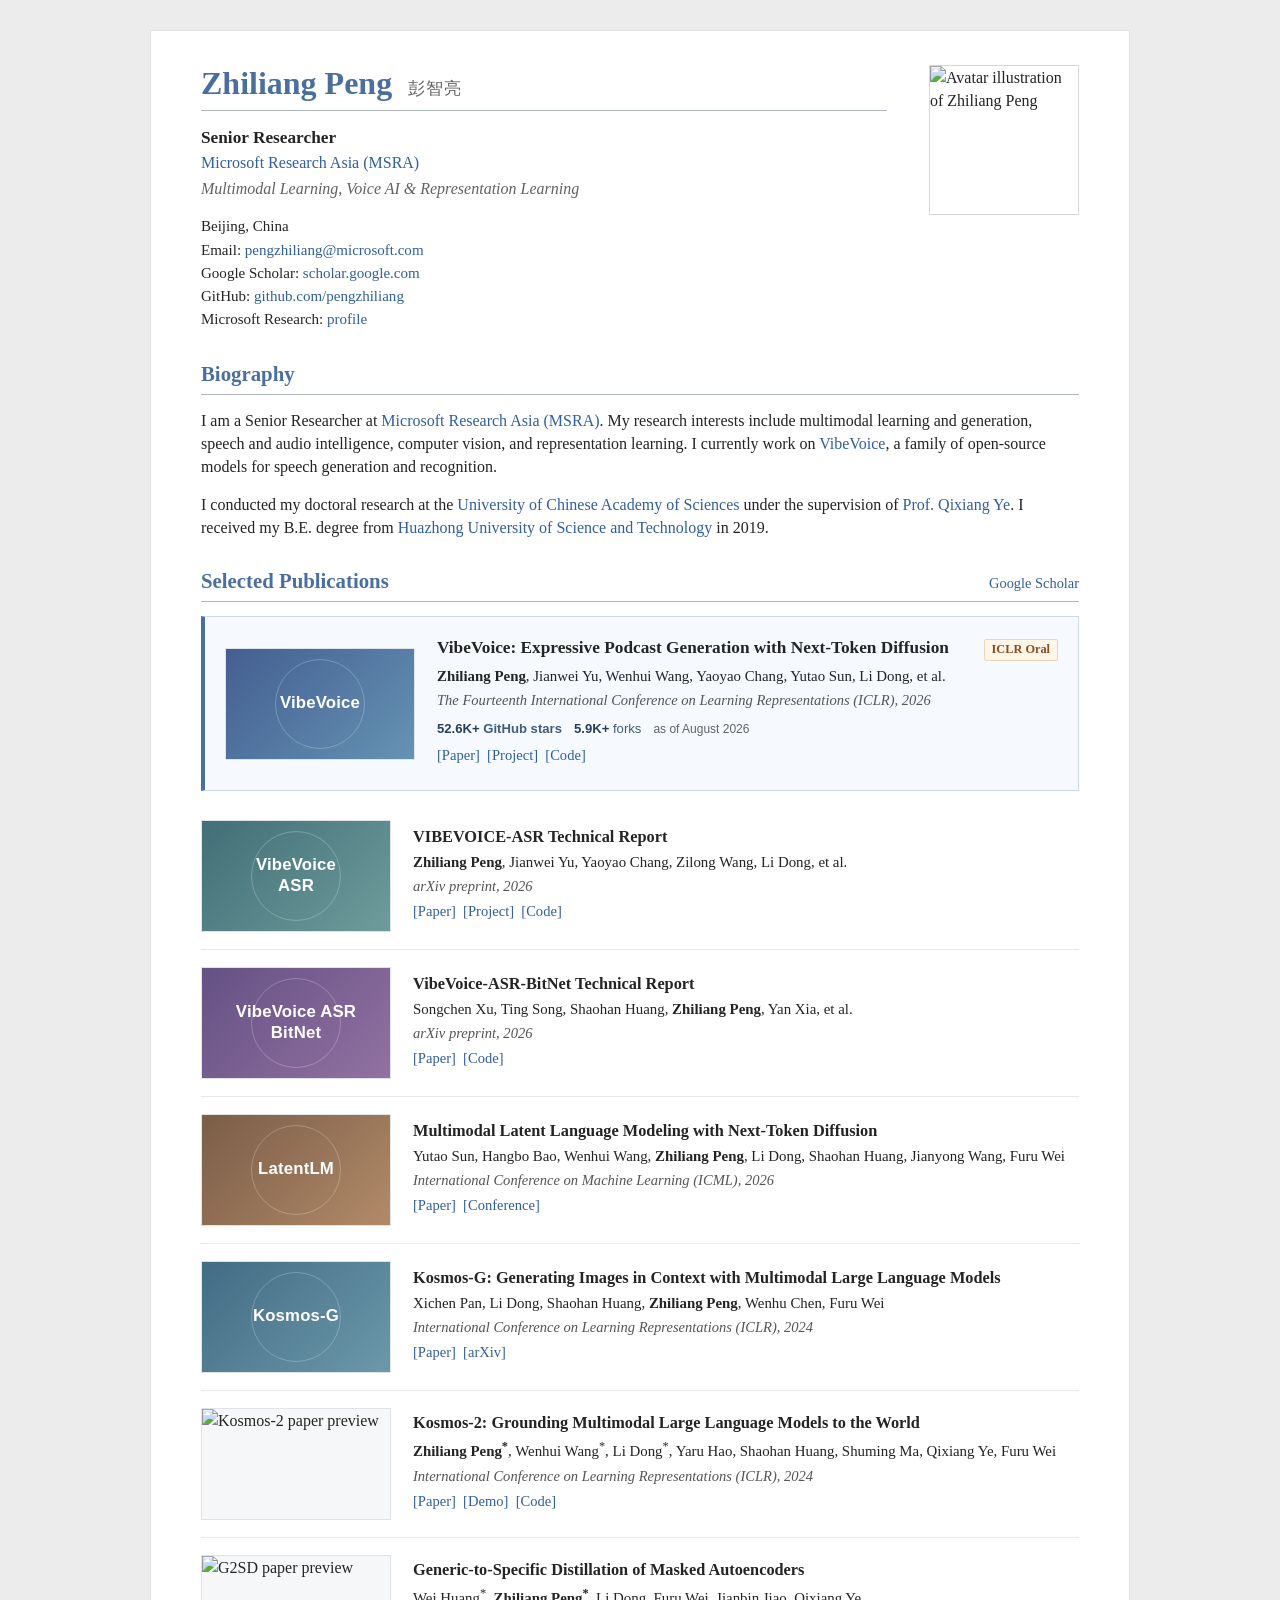
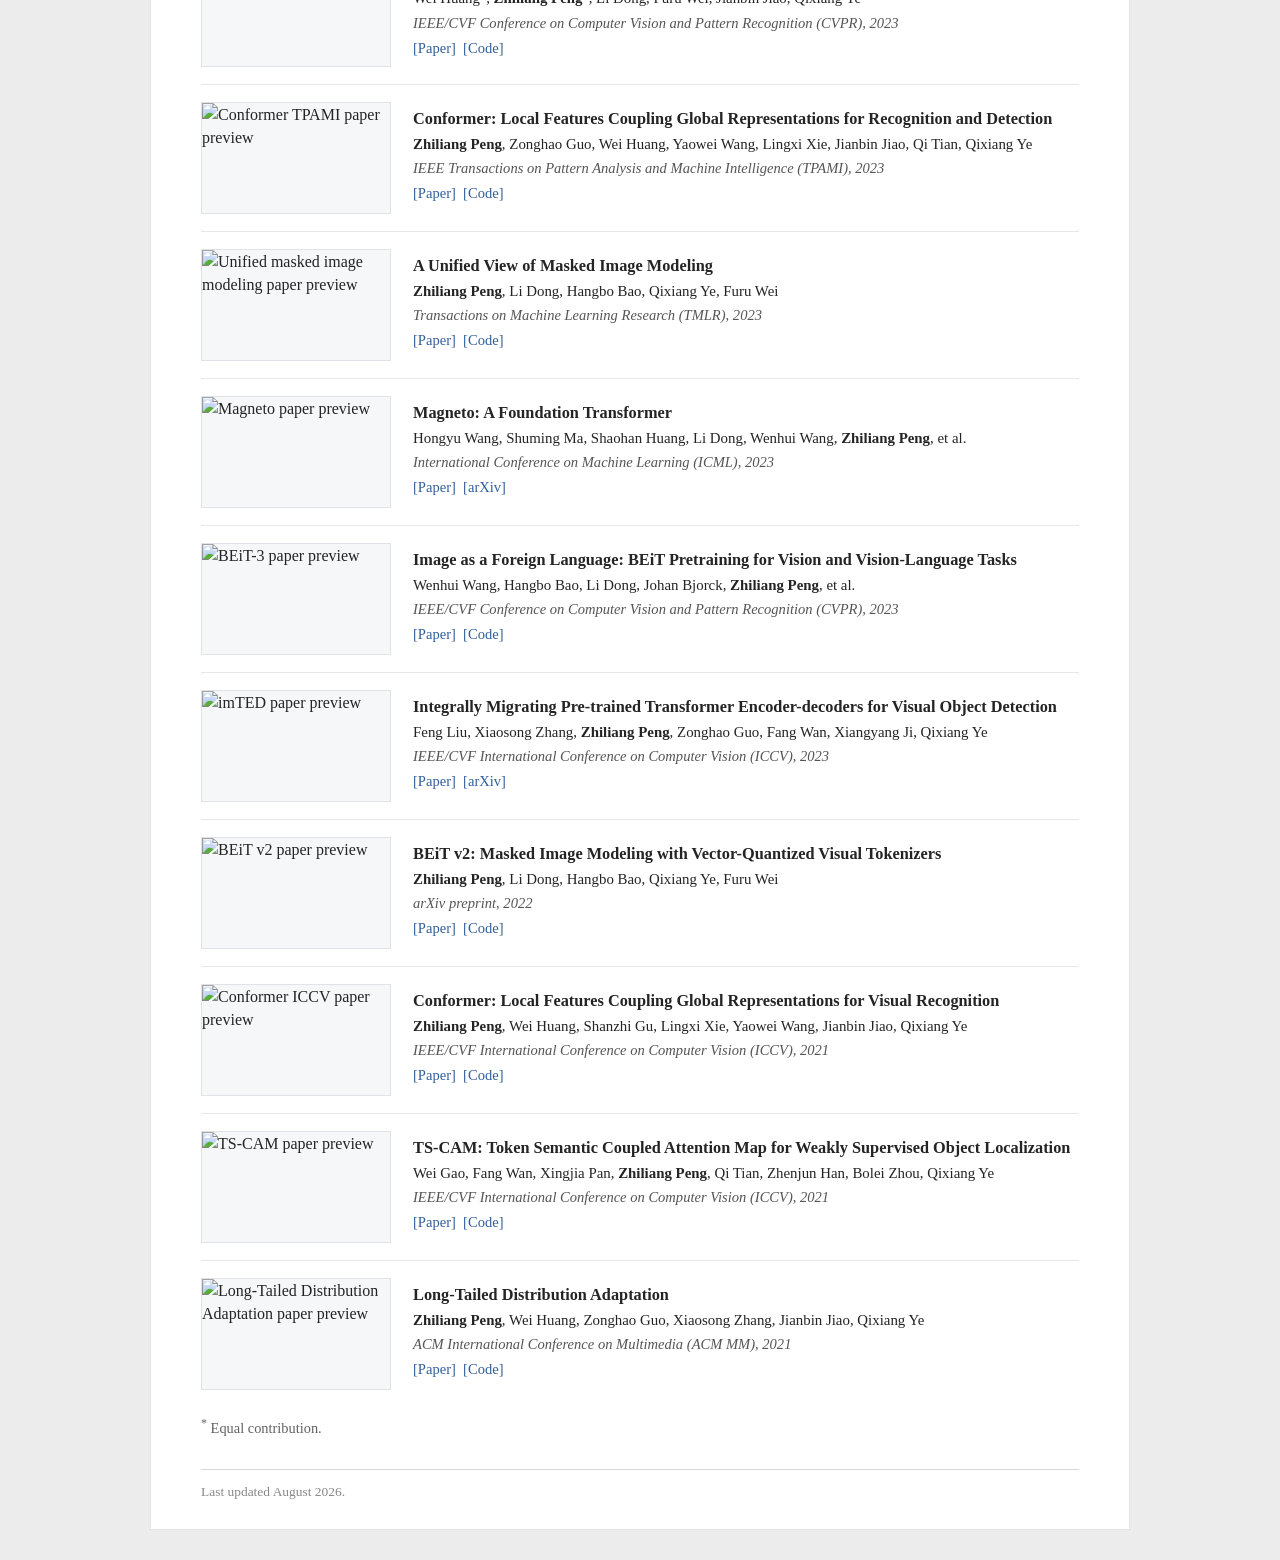
==== commit 7d3c65d6: "highlight VibeVoice achievements" ====
--- a/index.html
+++ b/index.html
@@ -83,12 +83,20 @@
       </div>
 
       <div class="publication-list">
-        <article class="publication">
+        <article class="publication publication-featured">
           <div class="paper-placeholder paper-placeholder-voice" aria-hidden="true"><span>VibeVoice</span></div>
           <div class="publication-copy">
-            <h3>VibeVoice: Expressive Podcast Generation with Next-Token Diffusion</h3>
+            <div class="publication-heading">
+              <h3>VibeVoice: Expressive Podcast Generation with Next-Token Diffusion</h3>
+              <span class="honor">ICLR Oral</span>
+            </div>
             <p class="authors"><strong>Zhiliang Peng</strong>, Jianwei Yu, Wenhui Wang, Yaoyao Chang, Yutao Sun, Li Dong, et al.</p>
-            <p class="venue">International Conference on Learning Representations (ICLR), 2026 <span class="honor">Oral</span></p>
+            <p class="venue">The Fourteenth International Conference on Learning Representations (ICLR), 2026</p>
+            <p class="repo-achievements">
+              <a href="https://github.com/microsoft/VibeVoice"><strong>52.6K+</strong> GitHub stars</a>
+              <span><strong>5.9K+</strong> forks</span>
+              <small>as of August 2026</small>
+            </p>
             <p class="publication-links"><a href="https://proceedings.iclr.cc/paper_files/paper/2026/hash/a473664dcd474b42147dd35a76311631-Abstract-Conference.html">Paper</a><a href="https://microsoft.github.io/VibeVoice/">Project</a><a href="https://github.com/microsoft/VibeVoice">Code</a></p>
           </div>
         </article>
--- a/files/doc.css
+++ b/files/doc.css
@@ -155,6 +155,14 @@
 
 .publication:last-child {
   border-bottom: 0;
+}
+
+.publication-featured {
+  margin: 9px 0 12px;
+  padding: 20px;
+  background: #f6f9fd;
+  border: 1px solid #cbd8e7;
+  border-left: 4px solid var(--heading);
 }
 
 .paper-image,
@@ -225,6 +233,20 @@
   line-height: 1.3;
 }
 
+.publication-heading {
+  display: flex;
+  flex-wrap: wrap;
+  gap: 6px 10px;
+  align-items: baseline;
+  margin-bottom: 5px;
+}
+
+.publication-heading h3 {
+  flex: 1 1 360px;
+  margin: 0;
+  font-size: 1.08rem;
+}
+
 .authors,
 .venue,
 .publication-links {
@@ -244,8 +266,7 @@
 
 .honor {
   display: inline-block;
-  margin-left: 0.35em;
-  padding: 0 5px;
+  padding: 1px 7px;
   color: #8b4b22;
   background: #fff6e8;
   border: 1px solid #ead5b8;
@@ -256,6 +277,34 @@
   vertical-align: 0.08em;
 }
 
+.repo-achievements {
+  display: flex;
+  flex-wrap: wrap;
+  gap: 5px 12px;
+  align-items: baseline;
+  margin: 8px 0 6px;
+  font-family: -apple-system, BlinkMacSystemFont, "Segoe UI", sans-serif;
+  font-size: 0.82rem;
+}
+
+.repo-achievements a,
+.repo-achievements span {
+  color: #405d7e;
+}
+
+.repo-achievements a {
+  font-weight: 600;
+}
+
+.repo-achievements strong {
+  color: #263f5d;
+}
+
+.repo-achievements small {
+  color: var(--muted);
+  font-size: 0.75rem;
+}
+
 .publication-links {
   display: flex;
   flex-wrap: wrap;
@@ -366,6 +415,11 @@
     padding: 18px 0;
   }
 
+  .publication-featured {
+    margin-inline: 0;
+    padding: 16px;
+  }
+
   .paper-image,
   .paper-placeholder {
     width: min(240px, 100%);
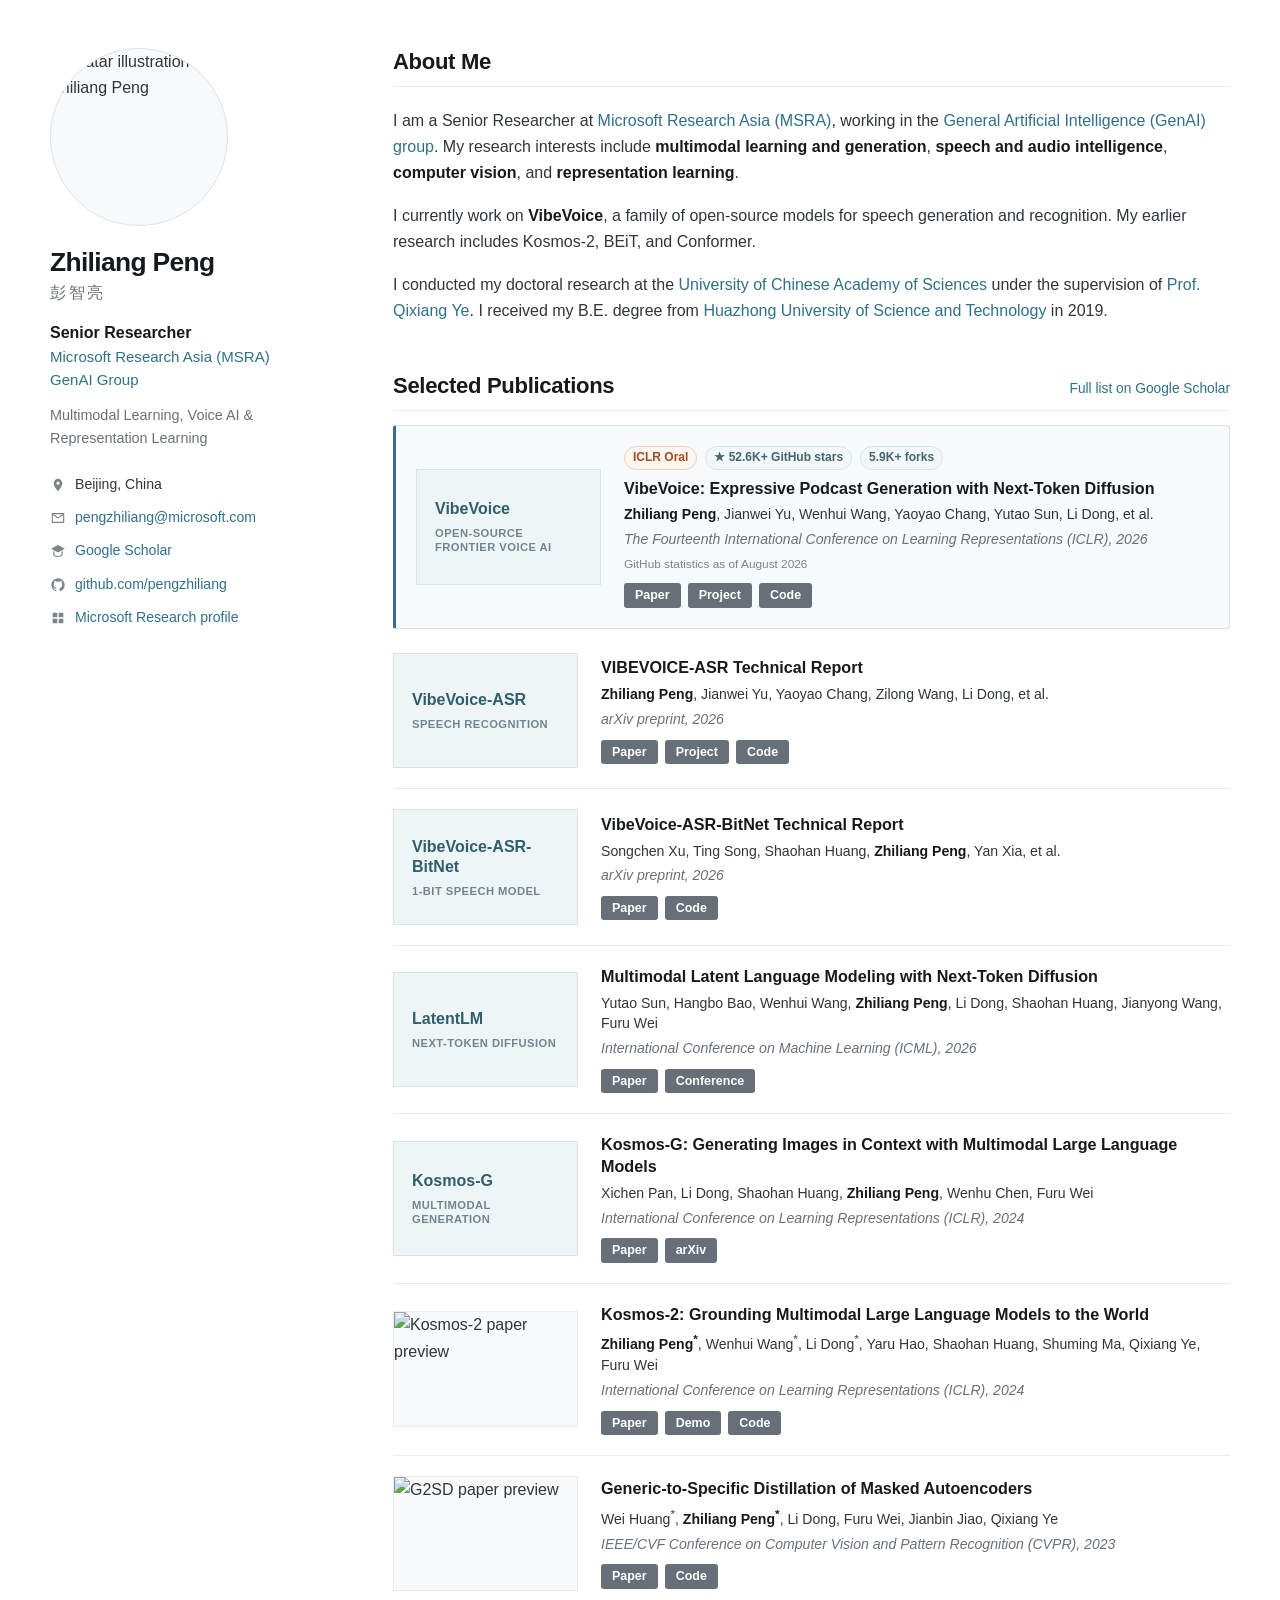
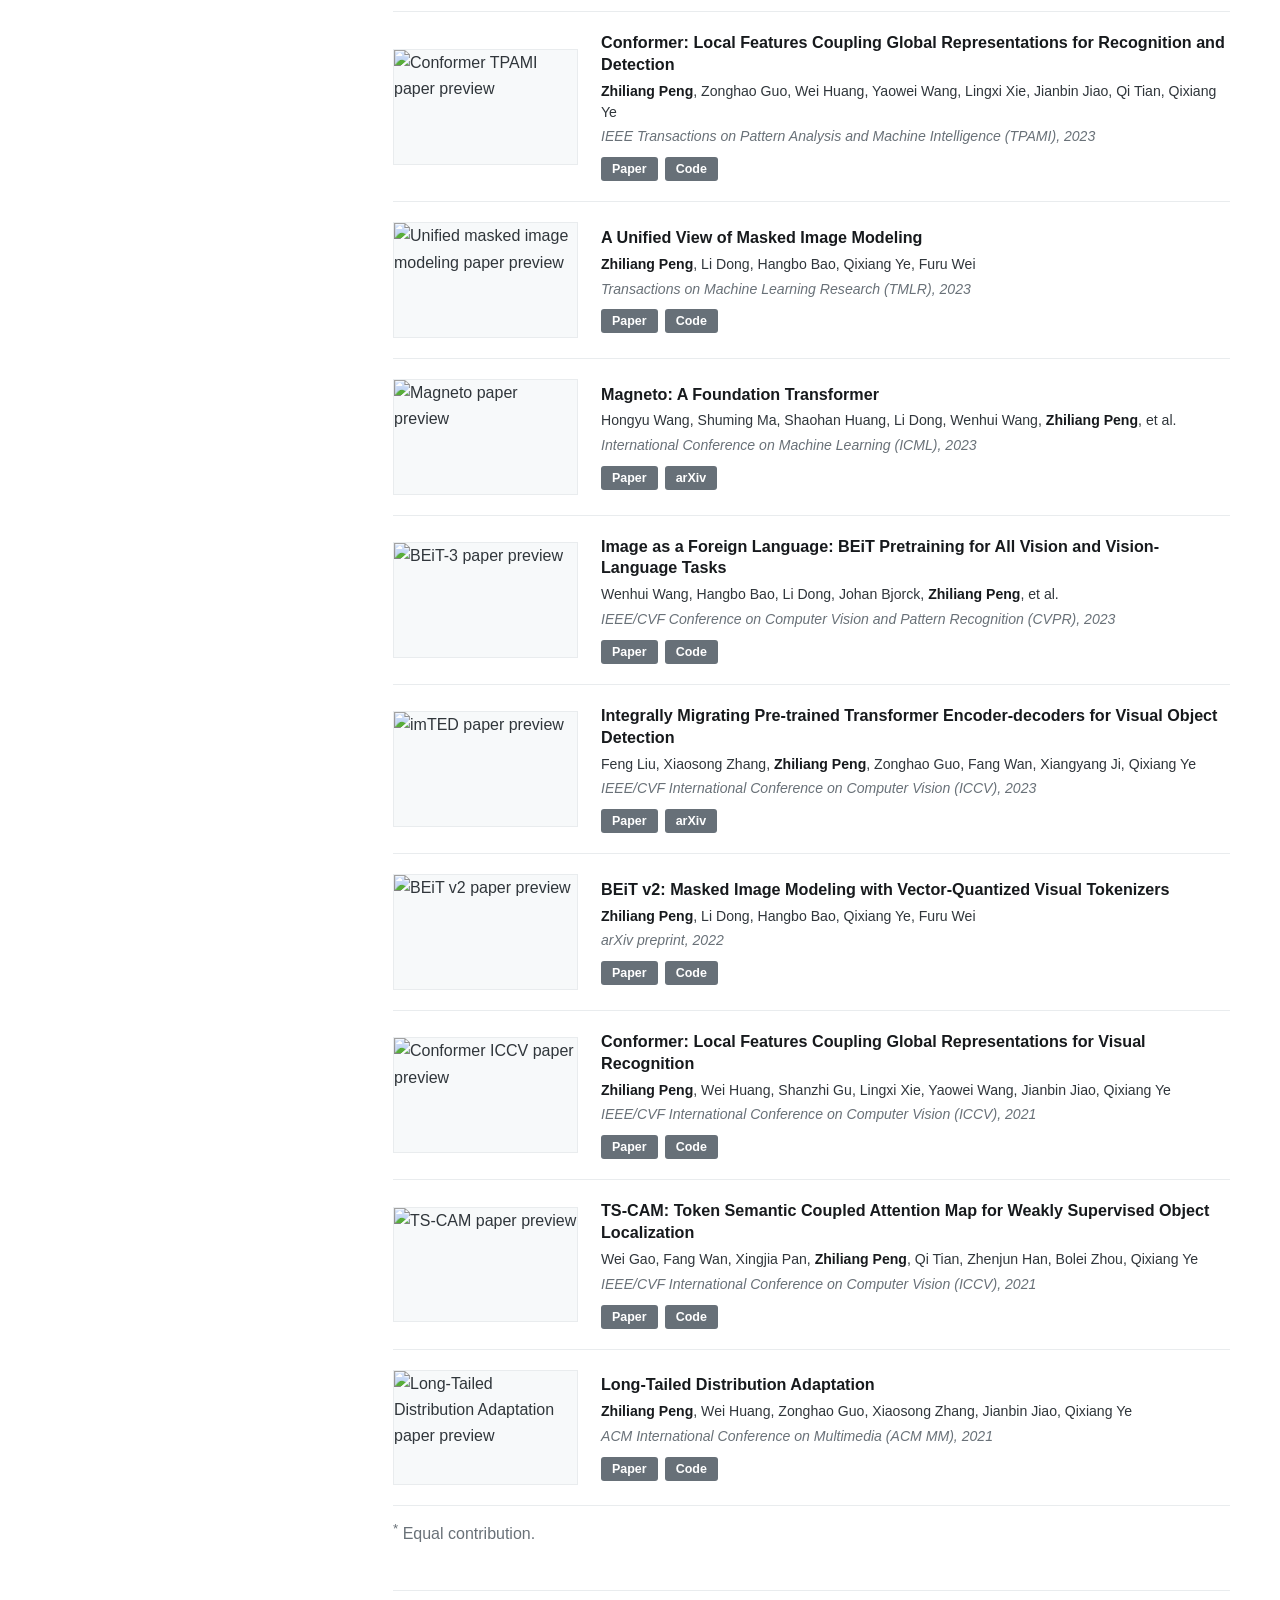
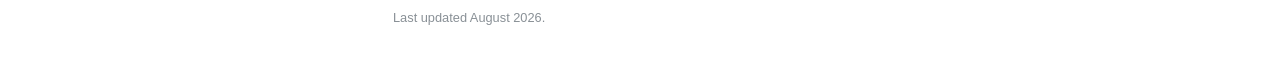
==== commit 2075aab2: "Redesign academic profile" ====
--- a/index.html
+++ b/index.html
@@ -15,7 +15,7 @@
 
   <link rel="canonical" href="https://pengzhiliang.github.io/">
   <link rel="icon" href="files/favicon.svg" type="image/svg+xml">
-  <link rel="stylesheet" href="files/doc.css">
+  <link rel="stylesheet" href="files/style.css">
   <title>Zhiliang Peng</title>
 
   <script type="application/ld+json">
@@ -42,222 +42,257 @@
 </head>
 
 <body>
-  <main id="content">
-    <header class="profile">
-      <div class="profile-copy">
-        <h1>Zhiliang Peng <span lang="zh-Hans">彭智亮</span></h1>
-        <p class="role">Senior Researcher</p>
-        <p class="affiliation"><a href="https://www.microsoft.com/en-us/research/lab/microsoft-research-asia/">Microsoft Research Asia (MSRA)</a></p>
-        <p class="research-line">Multimodal Learning, Voice AI &amp; Representation Learning</p>
-
-        <ul class="profile-links">
-          <li>Beijing, China</li>
-          <li>Email: <a href="mailto:pengzhiliang@microsoft.com">pengzhiliang@microsoft.com</a></li>
-          <li>Google Scholar: <a href="https://scholar.google.com/citations?user=-X1tyN0AAAAJ&amp;hl=en">scholar.google.com</a></li>
-          <li>GitHub: <a href="https://github.com/pengzhiliang">github.com/pengzhiliang</a></li>
-          <li>Microsoft Research: <a href="https://www.microsoft.com/en-us/research/people/pengzhiliang/">profile</a></li>
+  <a class="skip-link" href="#content">Skip to content</a>
+
+  <div class="layout">
+    <aside class="profile" aria-label="Profile">
+      <div class="profile-inner">
+        <img class="avatar" src="files/person_photo.jpg" width="180" height="180" alt="Avatar illustration of Zhiliang Peng">
+
+        <div class="profile-summary">
+          <h1>Zhiliang Peng</h1>
+          <p class="name-cn" lang="zh-Hans">彭智亮</p>
+          <p class="role">Senior Researcher</p>
+          <p class="affiliation">
+            <a href="https://www.microsoft.com/en-us/research/lab/microsoft-research-asia/">Microsoft Research Asia (MSRA)</a><br>
+            <a href="https://www.microsoft.com/en-us/research/group/general-artificial-intelligence/">GenAI Group</a>
+          </p>
+          <p class="topics">Multimodal Learning, Voice AI &amp; Representation Learning</p>
+        </div>
+
+        <ul class="contact-list">
+          <li>
+            <svg viewBox="0 0 24 24" aria-hidden="true"><path d="M12 2.8a6.5 6.5 0 0 0-6.5 6.5c0 4.7 6.5 11.9 6.5 11.9s6.5-7.2 6.5-11.9A6.5 6.5 0 0 0 12 2.8Zm0 8.9a2.4 2.4 0 1 1 0-4.8 2.4 2.4 0 0 1 0 4.8Z"/></svg>
+            <span>Beijing, China</span>
+          </li>
+          <li>
+            <svg viewBox="0 0 24 24" aria-hidden="true"><path d="M3.5 5.5h17v13h-17v-13Z" fill="none" stroke="currentColor" stroke-width="1.7"/><path d="m4.7 6.8 7.3 5.1 7.3-5.1" fill="none" stroke="currentColor" stroke-width="1.7"/></svg>
+            <a href="mailto:pengzhiliang@microsoft.com">pengzhiliang@microsoft.com</a>
+          </li>
+          <li>
+            <svg viewBox="0 0 24 24" aria-hidden="true"><path d="M12 3 1.8 8.7 12 14.4l10.2-5.7L12 3Z"/><path d="M5.7 12.3v4.4c0 1.8 2.8 3.2 6.3 3.2s6.3-1.4 6.3-3.2v-4.4" fill="none" stroke="currentColor" stroke-width="1.7"/></svg>
+            <a href="https://scholar.google.com/citations?user=-X1tyN0AAAAJ&amp;hl=en">Google Scholar</a>
+          </li>
+          <li>
+            <svg viewBox="0 0 24 24" aria-hidden="true"><path d="M12 2a10 10 0 0 0-3.2 19.5c.5.1.7-.2.7-.5v-1.8c-2.8.6-3.4-1.2-3.4-1.2-.5-1.2-1.1-1.5-1.1-1.5-.9-.6.1-.6.1-.6 1 .1 1.5 1 1.5 1 .9 1.5 2.3 1.1 2.9.8.1-.6.4-1.1.6-1.3-2.2-.3-4.5-1.1-4.5-4.9 0-1.1.4-2 1-2.7-.1-.2-.4-1.3.1-2.6 0 0 .8-.3 2.8 1A9.8 9.8 0 0 1 12 6.9a9.8 9.8 0 0 1 2.5.3c1.9-1.3 2.8-1 2.8-1 .5 1.3.2 2.4.1 2.6.6.7 1 1.6 1 2.7 0 3.8-2.3 4.6-4.6 4.9.4.3.7.9.7 1.8V21c0 .3.2.6.7.5A10 10 0 0 0 12 2Z"/></svg>
+            <a href="https://github.com/pengzhiliang">github.com/pengzhiliang</a>
+          </li>
+          <li>
+            <svg viewBox="0 0 24 24" aria-hidden="true"><path d="M4 4h7v7H4V4Zm9 0h7v7h-7V4ZM4 13h7v7H4v-7Zm9 0h7v7h-7v-7Z"/></svg>
+            <a href="https://www.microsoft.com/en-us/research/people/pengzhiliang/">Microsoft Research profile</a>
+          </li>
         </ul>
       </div>
-
-      <img class="profile-photo" src="files/person_photo.jpg" width="150" height="150" alt="Avatar illustration of Zhiliang Peng">
-    </header>
-
-    <section aria-labelledby="biography-title">
-      <h2 id="biography-title">Biography</h2>
-      <p>
-        I am a Senior Researcher at <a href="https://www.microsoft.com/en-us/research/lab/microsoft-research-asia/">Microsoft Research Asia (MSRA)</a>.
-        My research interests include multimodal learning and generation, speech and audio intelligence, computer vision, and representation learning.
-        I currently work on <a href="https://microsoft.github.io/VibeVoice/">VibeVoice</a>, a family of open-source models for speech generation and recognition.
-      </p>
-      <p>
-        I conducted my doctoral research at the <a href="https://english.ucas.ac.cn/">University of Chinese Academy of Sciences</a>
-        under the supervision of <a href="https://people.ucas.ac.cn/~qxye?language=en">Prof. Qixiang Ye</a>.
-        I received my B.E. degree from <a href="https://english.hust.edu.cn/">Huazhong University of Science and Technology</a> in 2019.
-      </p>
-    </section>
-
-    <section aria-labelledby="publications-title">
-      <div class="section-title-row">
-        <h2 id="publications-title">Selected Publications</h2>
-        <a class="all-publications" href="https://scholar.google.com/citations?user=-X1tyN0AAAAJ&amp;hl=en">Google Scholar</a>
-      </div>
-
-      <div class="publication-list">
-        <article class="publication publication-featured">
-          <div class="paper-placeholder paper-placeholder-voice" aria-hidden="true"><span>VibeVoice</span></div>
-          <div class="publication-copy">
-            <div class="publication-heading">
+    </aside>
+
+    <main id="content">
+      <section class="section" aria-labelledby="about-title">
+        <h2 id="about-title">About Me</h2>
+        <p>
+          I am a Senior Researcher at <a href="https://www.microsoft.com/en-us/research/lab/microsoft-research-asia/">Microsoft Research Asia (MSRA)</a>,
+          working in the <a href="https://www.microsoft.com/en-us/research/group/general-artificial-intelligence/">General Artificial Intelligence (GenAI) group</a>.
+          My research interests include <strong>multimodal learning and generation</strong>, <strong>speech and audio intelligence</strong>,
+          <strong>computer vision</strong>, and <strong>representation learning</strong>.
+        </p>
+        <p>
+          I currently work on <a href="https://microsoft.github.io/VibeVoice/"><strong>VibeVoice</strong></a>, a family of open-source models for speech generation and recognition.
+          My earlier research includes Kosmos-2, BEiT, and Conformer.
+        </p>
+        <p>
+          I conducted my doctoral research at the <a href="https://english.ucas.ac.cn/">University of Chinese Academy of Sciences</a>
+          under the supervision of <a href="https://people.ucas.ac.cn/~qxye?language=en">Prof. Qixiang Ye</a>.
+          I received my B.E. degree from <a href="https://english.hust.edu.cn/">Huazhong University of Science and Technology</a> in 2019.
+        </p>
+      </section>
+
+      <section class="section publications-section" aria-labelledby="publications-title">
+        <div class="section-heading">
+          <h2 id="publications-title">Selected Publications</h2>
+          <a href="https://scholar.google.com/citations?user=-X1tyN0AAAAJ&amp;hl=en">Full list on Google Scholar</a>
+        </div>
+
+        <div class="publication-list">
+          <article class="publication publication-featured">
+            <div class="pub-thumb pub-thumb-placeholder" aria-hidden="true">
+              <span>VibeVoice</span>
+              <small>Open-Source Frontier Voice AI</small>
+            </div>
+            <div class="pub-content">
+              <div class="pub-kicker">
+                <span class="venue-tag">ICLR Oral</span>
+                <span class="repo-stat">★ 52.6K+ GitHub stars</span>
+                <span class="repo-stat">5.9K+ forks</span>
+              </div>
               <h3>VibeVoice: Expressive Podcast Generation with Next-Token Diffusion</h3>
-              <span class="honor">ICLR Oral</span>
-            </div>
-            <p class="authors"><strong>Zhiliang Peng</strong>, Jianwei Yu, Wenhui Wang, Yaoyao Chang, Yutao Sun, Li Dong, et al.</p>
-            <p class="venue">The Fourteenth International Conference on Learning Representations (ICLR), 2026</p>
-            <p class="repo-achievements">
-              <a href="https://github.com/microsoft/VibeVoice"><strong>52.6K+</strong> GitHub stars</a>
-              <span><strong>5.9K+</strong> forks</span>
-              <small>as of August 2026</small>
-            </p>
-            <p class="publication-links"><a href="https://proceedings.iclr.cc/paper_files/paper/2026/hash/a473664dcd474b42147dd35a76311631-Abstract-Conference.html">Paper</a><a href="https://microsoft.github.io/VibeVoice/">Project</a><a href="https://github.com/microsoft/VibeVoice">Code</a></p>
-          </div>
-        </article>
-
-        <article class="publication">
-          <div class="paper-placeholder paper-placeholder-asr" aria-hidden="true"><span>VibeVoice<br>ASR</span></div>
-          <div class="publication-copy">
-            <h3>VIBEVOICE-ASR Technical Report</h3>
-            <p class="authors"><strong>Zhiliang Peng</strong>, Jianwei Yu, Yaoyao Chang, Zilong Wang, Li Dong, et al.</p>
-            <p class="venue">arXiv preprint, 2026</p>
-            <p class="publication-links"><a href="https://arxiv.org/abs/2601.18184">Paper</a><a href="https://microsoft.github.io/VibeVoice/">Project</a><a href="https://github.com/microsoft/VibeVoice">Code</a></p>
-          </div>
-        </article>
-
-        <article class="publication">
-          <div class="paper-placeholder paper-placeholder-bitnet" aria-hidden="true"><span>VibeVoice ASR<br>BitNet</span></div>
-          <div class="publication-copy">
-            <h3>VibeVoice-ASR-BitNet Technical Report</h3>
-            <p class="authors">Songchen Xu, Ting Song, Shaohan Huang, <strong>Zhiliang Peng</strong>, Yan Xia, et al.</p>
-            <p class="venue">arXiv preprint, 2026</p>
-            <p class="publication-links"><a href="https://arxiv.org/abs/2607.21075">Paper</a><a href="https://github.com/microsoft/VibeASR.cpp">Code</a></p>
-          </div>
-        </article>
-
-        <article class="publication">
-          <div class="paper-placeholder paper-placeholder-latent" aria-hidden="true"><span>LatentLM</span></div>
-          <div class="publication-copy">
-            <h3>Multimodal Latent Language Modeling with Next-Token Diffusion</h3>
-            <p class="authors">Yutao Sun, Hangbo Bao, Wenhui Wang, <strong>Zhiliang Peng</strong>, Li Dong, Shaohan Huang, Jianyong Wang, Furu Wei</p>
-            <p class="venue">International Conference on Machine Learning (ICML), 2026</p>
-            <p class="publication-links"><a href="https://arxiv.org/abs/2412.08635">Paper</a><a href="https://icml.cc/virtual/2026/poster/64225">Conference</a></p>
-          </div>
-        </article>
-
-        <article class="publication">
-          <div class="paper-placeholder paper-placeholder-kosmos" aria-hidden="true"><span>Kosmos-G</span></div>
-          <div class="publication-copy">
-            <h3>Kosmos-G: Generating Images in Context with Multimodal Large Language Models</h3>
-            <p class="authors">Xichen Pan, Li Dong, Shaohan Huang, <strong>Zhiliang Peng</strong>, Wenhu Chen, Furu Wei</p>
-            <p class="venue">International Conference on Learning Representations (ICLR), 2024</p>
-            <p class="publication-links"><a href="https://openreview.net/forum?id=he6mX9LTyE">Paper</a><a href="https://arxiv.org/abs/2310.02992">arXiv</a></p>
-          </div>
-        </article>
-
-        <article class="publication">
-          <img class="paper-image" src="files/PaperFig/kosmos2.png" alt="Kosmos-2 paper preview" loading="lazy">
-          <div class="publication-copy">
-            <h3>Kosmos-2: Grounding Multimodal Large Language Models to the World</h3>
-            <p class="authors"><strong>Zhiliang Peng<sup>*</sup></strong>, Wenhui Wang<sup>*</sup>, Li Dong<sup>*</sup>, Yaru Hao, Shaohan Huang, Shuming Ma, Qixiang Ye, Furu Wei</p>
-            <p class="venue">International Conference on Learning Representations (ICLR), 2024</p>
-            <p class="publication-links"><a href="https://openreview.net/forum?id=lLmqxkfSIw">Paper</a><a href="https://aka.ms/kosmos-2-demo">Demo</a><a href="https://github.com/microsoft/unilm/tree/master/kosmos-2">Code</a></p>
-          </div>
-        </article>
-
-        <article class="publication">
-          <img class="paper-image" src="files/PaperFig/g2sd.png" alt="G2SD paper preview" loading="lazy">
-          <div class="publication-copy">
-            <h3>Generic-to-Specific Distillation of Masked Autoencoders</h3>
-            <p class="authors">Wei Huang<sup>*</sup>, <strong>Zhiliang Peng<sup>*</sup></strong>, Li Dong, Furu Wei, Jianbin Jiao, Qixiang Ye</p>
-            <p class="venue">IEEE/CVF Conference on Computer Vision and Pattern Recognition (CVPR), 2023</p>
-            <p class="publication-links"><a href="https://arxiv.org/abs/2302.14771">Paper</a><a href="https://github.com/pengzhiliang/G2SD">Code</a></p>
-          </div>
-        </article>
-
-        <article class="publication">
-          <img class="paper-image" src="files/PaperFig/Conformer_tpami.png" alt="Conformer TPAMI paper preview" loading="lazy">
-          <div class="publication-copy">
-            <h3>Conformer: Local Features Coupling Global Representations for Recognition and Detection</h3>
-            <p class="authors"><strong>Zhiliang Peng</strong>, Zonghao Guo, Wei Huang, Yaowei Wang, Lingxi Xie, Jianbin Jiao, Qi Tian, Qixiang Ye</p>
-            <p class="venue">IEEE Transactions on Pattern Analysis and Machine Intelligence (TPAMI), 2023</p>
-            <p class="publication-links"><a href="https://doi.org/10.1109/TPAMI.2023.3243048">Paper</a><a href="https://github.com/pengzhiliang/Conformer">Code</a></p>
-          </div>
-        </article>
-
-        <article class="publication">
-          <img class="paper-image" src="files/PaperFig/maskdistill.png" alt="Unified masked image modeling paper preview" loading="lazy">
-          <div class="publication-copy">
-            <h3>A Unified View of Masked Image Modeling</h3>
-            <p class="authors"><strong>Zhiliang Peng</strong>, Li Dong, Hangbo Bao, Qixiang Ye, Furu Wei</p>
-            <p class="venue">Transactions on Machine Learning Research (TMLR), 2023</p>
-            <p class="publication-links"><a href="https://openreview.net/forum?id=wmGlMhaBe0">Paper</a><a href="https://github.com/microsoft/unilm/tree/master/unimim">Code</a></p>
-          </div>
-        </article>
-
-        <article class="publication">
-          <img class="paper-image" src="files/PaperFig/magneto.png" alt="Magneto paper preview" loading="lazy">
-          <div class="publication-copy">
-            <h3>Magneto: A Foundation Transformer</h3>
-            <p class="authors">Hongyu Wang, Shuming Ma, Shaohan Huang, Li Dong, Wenhui Wang, <strong>Zhiliang Peng</strong>, et al.</p>
-            <p class="venue">International Conference on Machine Learning (ICML), 2023</p>
-            <p class="publication-links"><a href="https://proceedings.mlr.press/v202/wang23u.html">Paper</a><a href="https://arxiv.org/abs/2210.06423">arXiv</a></p>
-          </div>
-        </article>
-
-        <article class="publication">
-          <img class="paper-image" src="files/PaperFig/beit3.png" alt="BEiT-3 paper preview" loading="lazy">
-          <div class="publication-copy">
-            <h3>Image as a Foreign Language: BEiT Pretraining for Vision and Vision-Language Tasks</h3>
-            <p class="authors">Wenhui Wang, Hangbo Bao, Li Dong, Johan Bjorck, <strong>Zhiliang Peng</strong>, et al.</p>
-            <p class="venue">IEEE/CVF Conference on Computer Vision and Pattern Recognition (CVPR), 2023</p>
-            <p class="publication-links"><a href="https://openaccess.thecvf.com/content/CVPR2023/html/Wang_Image_as_a_Foreign_Language_BEiT_Pretraining_for_Vision_and_CVPR_2023_paper.html">Paper</a><a href="https://github.com/microsoft/unilm/tree/master/beit3">Code</a></p>
-          </div>
-        </article>
-
-        <article class="publication">
-          <img class="paper-image" src="files/PaperFig/imTED.png" alt="imTED paper preview" loading="lazy">
-          <div class="publication-copy">
-            <h3>Integrally Migrating Pre-trained Transformer Encoder-decoders for Visual Object Detection</h3>
-            <p class="authors">Feng Liu, Xiaosong Zhang, <strong>Zhiliang Peng</strong>, Zonghao Guo, Fang Wan, Xiangyang Ji, Qixiang Ye</p>
-            <p class="venue">IEEE/CVF International Conference on Computer Vision (ICCV), 2023</p>
-            <p class="publication-links"><a href="https://openaccess.thecvf.com/content/ICCV2023/html/Liu_Integrally_Migrating_Pre-trained_Transformer_Encoder-decoders_for_Visual_Object_Detection_ICCV_2023_paper.html">Paper</a><a href="https://arxiv.org/abs/2205.09613">arXiv</a></p>
-          </div>
-        </article>
-
-        <article class="publication">
-          <img class="paper-image" src="files/PaperFig/beit2.png" alt="BEiT v2 paper preview" loading="lazy">
-          <div class="publication-copy">
-            <h3>BEiT v2: Masked Image Modeling with Vector-Quantized Visual Tokenizers</h3>
-            <p class="authors"><strong>Zhiliang Peng</strong>, Li Dong, Hangbo Bao, Qixiang Ye, Furu Wei</p>
-            <p class="venue">arXiv preprint, 2022</p>
-            <p class="publication-links"><a href="https://arxiv.org/abs/2208.06366">Paper</a><a href="https://github.com/microsoft/unilm/tree/master/beit2">Code</a></p>
-          </div>
-        </article>
-
-        <article class="publication">
-          <img class="paper-image" src="files/PaperFig/Conformer.png" alt="Conformer ICCV paper preview" loading="lazy">
-          <div class="publication-copy">
-            <h3>Conformer: Local Features Coupling Global Representations for Visual Recognition</h3>
-            <p class="authors"><strong>Zhiliang Peng</strong>, Wei Huang, Shanzhi Gu, Lingxi Xie, Yaowei Wang, Jianbin Jiao, Qixiang Ye</p>
-            <p class="venue">IEEE/CVF International Conference on Computer Vision (ICCV), 2021</p>
-            <p class="publication-links"><a href="https://openaccess.thecvf.com/content/ICCV2021/html/Peng_Conformer_Local_Features_Coupling_Global_Representations_for_Visual_Recognition_ICCV_2021_paper.html">Paper</a><a href="https://github.com/pengzhiliang/Conformer">Code</a></p>
-          </div>
-        </article>
-
-        <article class="publication">
-          <img class="paper-image" src="files/PaperFig/tscam.png" alt="TS-CAM paper preview" loading="lazy">
-          <div class="publication-copy">
-            <h3>TS-CAM: Token Semantic Coupled Attention Map for Weakly Supervised Object Localization</h3>
-            <p class="authors">Wei Gao, Fang Wan, Xingjia Pan, <strong>Zhiliang Peng</strong>, Qi Tian, Zhenjun Han, Bolei Zhou, Qixiang Ye</p>
-            <p class="venue">IEEE/CVF International Conference on Computer Vision (ICCV), 2021</p>
-            <p class="publication-links"><a href="https://openaccess.thecvf.com/content/ICCV2021/html/Gao_TS-CAM_Token_Semantic_Coupled_Attention_Map_for_Weakly_Supervised_Object_ICCV_2021_paper.html">Paper</a><a href="https://github.com/vasgaowei/TS-CAM">Code</a></p>
-          </div>
-        </article>
-
-        <article class="publication">
-          <img class="paper-image" src="files/PaperFig/LDA.png" alt="Long-Tailed Distribution Adaptation paper preview" loading="lazy">
-          <div class="publication-copy">
-            <h3>Long-Tailed Distribution Adaptation</h3>
-            <p class="authors"><strong>Zhiliang Peng</strong>, Wei Huang, Zonghao Guo, Xiaosong Zhang, Jianbin Jiao, Qixiang Ye</p>
-            <p class="venue">ACM International Conference on Multimedia (ACM MM), 2021</p>
-            <p class="publication-links"><a href="https://arxiv.org/abs/2110.02686">Paper</a><a href="https://github.com/pengzhiliang/LDA">Code</a></p>
-          </div>
-        </article>
-      </div>
-
-      <p class="contribution-note"><sup>*</sup> Equal contribution.</p>
-    </section>
-  </main>
-
-  <footer>
-    <p>Last updated August 2026.</p>
-  </footer>
+              <p class="authors"><strong>Zhiliang Peng</strong>, Jianwei Yu, Wenhui Wang, Yaoyao Chang, Yutao Sun, Li Dong, et al.</p>
+              <p class="venue">The Fourteenth International Conference on Learning Representations (ICLR), 2026</p>
+              <p class="stat-date">GitHub statistics as of August 2026</p>
+              <div class="pub-links">
+                <a href="https://proceedings.iclr.cc/paper_files/paper/2026/hash/a473664dcd474b42147dd35a76311631-Abstract-Conference.html">Paper</a>
+                <a href="https://microsoft.github.io/VibeVoice/">Project</a>
+                <a href="https://github.com/microsoft/VibeVoice">Code</a>
+              </div>
+            </div>
+          </article>
+
+          <article class="publication">
+            <div class="pub-thumb pub-thumb-placeholder" aria-hidden="true"><span>VibeVoice-ASR</span><small>Speech Recognition</small></div>
+            <div class="pub-content">
+              <h3>VIBEVOICE-ASR Technical Report</h3>
+              <p class="authors"><strong>Zhiliang Peng</strong>, Jianwei Yu, Yaoyao Chang, Zilong Wang, Li Dong, et al.</p>
+              <p class="venue">arXiv preprint, 2026</p>
+              <div class="pub-links"><a href="https://arxiv.org/abs/2601.18184">Paper</a><a href="https://microsoft.github.io/VibeVoice/">Project</a><a href="https://github.com/microsoft/VibeVoice">Code</a></div>
+            </div>
+          </article>
+
+          <article class="publication">
+            <div class="pub-thumb pub-thumb-placeholder" aria-hidden="true"><span>VibeVoice-ASR-BitNet</span><small>1-bit Speech Model</small></div>
+            <div class="pub-content">
+              <h3>VibeVoice-ASR-BitNet Technical Report</h3>
+              <p class="authors">Songchen Xu, Ting Song, Shaohan Huang, <strong>Zhiliang Peng</strong>, Yan Xia, et al.</p>
+              <p class="venue">arXiv preprint, 2026</p>
+              <div class="pub-links"><a href="https://arxiv.org/abs/2607.21075">Paper</a><a href="https://github.com/microsoft/VibeASR.cpp">Code</a></div>
+            </div>
+          </article>
+
+          <article class="publication">
+            <div class="pub-thumb pub-thumb-placeholder" aria-hidden="true"><span>LatentLM</span><small>Next-Token Diffusion</small></div>
+            <div class="pub-content">
+              <h3>Multimodal Latent Language Modeling with Next-Token Diffusion</h3>
+              <p class="authors">Yutao Sun, Hangbo Bao, Wenhui Wang, <strong>Zhiliang Peng</strong>, Li Dong, Shaohan Huang, Jianyong Wang, Furu Wei</p>
+              <p class="venue">International Conference on Machine Learning (ICML), 2026</p>
+              <div class="pub-links"><a href="https://arxiv.org/abs/2412.08635">Paper</a><a href="https://icml.cc/virtual/2026/poster/64225">Conference</a></div>
+            </div>
+          </article>
+
+          <article class="publication">
+            <div class="pub-thumb pub-thumb-placeholder" aria-hidden="true"><span>Kosmos-G</span><small>Multimodal Generation</small></div>
+            <div class="pub-content">
+              <h3>Kosmos-G: Generating Images in Context with Multimodal Large Language Models</h3>
+              <p class="authors">Xichen Pan, Li Dong, Shaohan Huang, <strong>Zhiliang Peng</strong>, Wenhu Chen, Furu Wei</p>
+              <p class="venue">International Conference on Learning Representations (ICLR), 2024</p>
+              <div class="pub-links"><a href="https://openreview.net/forum?id=he6mX9LTyE">Paper</a><a href="https://arxiv.org/abs/2310.02992">arXiv</a></div>
+            </div>
+          </article>
+
+          <article class="publication">
+            <img class="pub-thumb" src="files/PaperFig/kosmos2.png" alt="Kosmos-2 paper preview" loading="lazy">
+            <div class="pub-content">
+              <h3>Kosmos-2: Grounding Multimodal Large Language Models to the World</h3>
+              <p class="authors"><strong>Zhiliang Peng<sup>*</sup></strong>, Wenhui Wang<sup>*</sup>, Li Dong<sup>*</sup>, Yaru Hao, Shaohan Huang, Shuming Ma, Qixiang Ye, Furu Wei</p>
+              <p class="venue">International Conference on Learning Representations (ICLR), 2024</p>
+              <div class="pub-links"><a href="https://openreview.net/forum?id=lLmqxkfSIw">Paper</a><a href="https://aka.ms/kosmos-2-demo">Demo</a><a href="https://github.com/microsoft/unilm/tree/master/kosmos-2">Code</a></div>
+            </div>
+          </article>
+
+          <article class="publication">
+            <img class="pub-thumb" src="files/PaperFig/g2sd.png" alt="G2SD paper preview" loading="lazy">
+            <div class="pub-content">
+              <h3>Generic-to-Specific Distillation of Masked Autoencoders</h3>
+              <p class="authors">Wei Huang<sup>*</sup>, <strong>Zhiliang Peng<sup>*</sup></strong>, Li Dong, Furu Wei, Jianbin Jiao, Qixiang Ye</p>
+              <p class="venue">IEEE/CVF Conference on Computer Vision and Pattern Recognition (CVPR), 2023</p>
+              <div class="pub-links"><a href="https://arxiv.org/abs/2302.14771">Paper</a><a href="https://github.com/pengzhiliang/G2SD">Code</a></div>
+            </div>
+          </article>
+
+          <article class="publication">
+            <img class="pub-thumb" src="files/PaperFig/Conformer_tpami.png" alt="Conformer TPAMI paper preview" loading="lazy">
+            <div class="pub-content">
+              <h3>Conformer: Local Features Coupling Global Representations for Recognition and Detection</h3>
+              <p class="authors"><strong>Zhiliang Peng</strong>, Zonghao Guo, Wei Huang, Yaowei Wang, Lingxi Xie, Jianbin Jiao, Qi Tian, Qixiang Ye</p>
+              <p class="venue">IEEE Transactions on Pattern Analysis and Machine Intelligence (TPAMI), 2023</p>
+              <div class="pub-links"><a href="https://doi.org/10.1109/TPAMI.2023.3243048">Paper</a><a href="https://github.com/pengzhiliang/Conformer">Code</a></div>
+            </div>
+          </article>
+
+          <article class="publication">
+            <img class="pub-thumb" src="files/PaperFig/maskdistill.png" alt="Unified masked image modeling paper preview" loading="lazy">
+            <div class="pub-content">
+              <h3>A Unified View of Masked Image Modeling</h3>
+              <p class="authors"><strong>Zhiliang Peng</strong>, Li Dong, Hangbo Bao, Qixiang Ye, Furu Wei</p>
+              <p class="venue">Transactions on Machine Learning Research (TMLR), 2023</p>
+              <div class="pub-links"><a href="https://openreview.net/forum?id=wmGlMhaBe0">Paper</a><a href="https://github.com/microsoft/unilm/tree/master/unimim">Code</a></div>
+            </div>
+          </article>
+
+          <article class="publication">
+            <img class="pub-thumb" src="files/PaperFig/magneto.png" alt="Magneto paper preview" loading="lazy">
+            <div class="pub-content">
+              <h3>Magneto: A Foundation Transformer</h3>
+              <p class="authors">Hongyu Wang, Shuming Ma, Shaohan Huang, Li Dong, Wenhui Wang, <strong>Zhiliang Peng</strong>, et al.</p>
+              <p class="venue">International Conference on Machine Learning (ICML), 2023</p>
+              <div class="pub-links"><a href="https://proceedings.mlr.press/v202/wang23u.html">Paper</a><a href="https://arxiv.org/abs/2210.06423">arXiv</a></div>
+            </div>
+          </article>
+
+          <article class="publication">
+            <img class="pub-thumb" src="files/PaperFig/beit3.png" alt="BEiT-3 paper preview" loading="lazy">
+            <div class="pub-content">
+              <h3>Image as a Foreign Language: BEiT Pretraining for All Vision and Vision-Language Tasks</h3>
+              <p class="authors">Wenhui Wang, Hangbo Bao, Li Dong, Johan Bjorck, <strong>Zhiliang Peng</strong>, et al.</p>
+              <p class="venue">IEEE/CVF Conference on Computer Vision and Pattern Recognition (CVPR), 2023</p>
+              <div class="pub-links"><a href="https://openaccess.thecvf.com/content/CVPR2023/html/Wang_Image_as_a_Foreign_Language_BEiT_Pretraining_for_Vision_and_CVPR_2023_paper.html">Paper</a><a href="https://github.com/microsoft/unilm/tree/master/beit3">Code</a></div>
+            </div>
+          </article>
+
+          <article class="publication">
+            <img class="pub-thumb" src="files/PaperFig/imTED.png" alt="imTED paper preview" loading="lazy">
+            <div class="pub-content">
+              <h3>Integrally Migrating Pre-trained Transformer Encoder-decoders for Visual Object Detection</h3>
+              <p class="authors">Feng Liu, Xiaosong Zhang, <strong>Zhiliang Peng</strong>, Zonghao Guo, Fang Wan, Xiangyang Ji, Qixiang Ye</p>
+              <p class="venue">IEEE/CVF International Conference on Computer Vision (ICCV), 2023</p>
+              <div class="pub-links"><a href="https://openaccess.thecvf.com/content/ICCV2023/html/Liu_Integrally_Migrating_Pre-trained_Transformer_Encoder-decoders_for_Visual_Object_Detection_ICCV_2023_paper.html">Paper</a><a href="https://arxiv.org/abs/2205.09613">arXiv</a></div>
+            </div>
+          </article>
+
+          <article class="publication">
+            <img class="pub-thumb" src="files/PaperFig/beit2.png" alt="BEiT v2 paper preview" loading="lazy">
+            <div class="pub-content">
+              <h3>BEiT v2: Masked Image Modeling with Vector-Quantized Visual Tokenizers</h3>
+              <p class="authors"><strong>Zhiliang Peng</strong>, Li Dong, Hangbo Bao, Qixiang Ye, Furu Wei</p>
+              <p class="venue">arXiv preprint, 2022</p>
+              <div class="pub-links"><a href="https://arxiv.org/abs/2208.06366">Paper</a><a href="https://github.com/microsoft/unilm/tree/master/beit2">Code</a></div>
+            </div>
+          </article>
+
+          <article class="publication">
+            <img class="pub-thumb" src="files/PaperFig/Conformer.png" alt="Conformer ICCV paper preview" loading="lazy">
+            <div class="pub-content">
+              <h3>Conformer: Local Features Coupling Global Representations for Visual Recognition</h3>
+              <p class="authors"><strong>Zhiliang Peng</strong>, Wei Huang, Shanzhi Gu, Lingxi Xie, Yaowei Wang, Jianbin Jiao, Qixiang Ye</p>
+              <p class="venue">IEEE/CVF International Conference on Computer Vision (ICCV), 2021</p>
+              <div class="pub-links"><a href="https://openaccess.thecvf.com/content/ICCV2021/html/Peng_Conformer_Local_Features_Coupling_Global_Representations_for_Visual_Recognition_ICCV_2021_paper.html">Paper</a><a href="https://github.com/pengzhiliang/Conformer">Code</a></div>
+            </div>
+          </article>
+
+          <article class="publication">
+            <img class="pub-thumb" src="files/PaperFig/tscam.png" alt="TS-CAM paper preview" loading="lazy">
+            <div class="pub-content">
+              <h3>TS-CAM: Token Semantic Coupled Attention Map for Weakly Supervised Object Localization</h3>
+              <p class="authors">Wei Gao, Fang Wan, Xingjia Pan, <strong>Zhiliang Peng</strong>, Qi Tian, Zhenjun Han, Bolei Zhou, Qixiang Ye</p>
+              <p class="venue">IEEE/CVF International Conference on Computer Vision (ICCV), 2021</p>
+              <div class="pub-links"><a href="https://openaccess.thecvf.com/content/ICCV2021/html/Gao_TS-CAM_Token_Semantic_Coupled_Attention_Map_for_Weakly_Supervised_Object_ICCV_2021_paper.html">Paper</a><a href="https://github.com/vasgaowei/TS-CAM">Code</a></div>
+            </div>
+          </article>
+
+          <article class="publication">
+            <img class="pub-thumb" src="files/PaperFig/LDA.png" alt="Long-Tailed Distribution Adaptation paper preview" loading="lazy">
+            <div class="pub-content">
+              <h3>Long-Tailed Distribution Adaptation</h3>
+              <p class="authors"><strong>Zhiliang Peng</strong>, Wei Huang, Zonghao Guo, Xiaosong Zhang, Jianbin Jiao, Qixiang Ye</p>
+              <p class="venue">ACM International Conference on Multimedia (ACM MM), 2021</p>
+              <div class="pub-links"><a href="https://arxiv.org/abs/2110.02686">Paper</a><a href="https://github.com/pengzhiliang/LDA">Code</a></div>
+            </div>
+          </article>
+        </div>
+
+        <p class="contribution-note"><sup>*</sup> Equal contribution.</p>
+      </section>
+
+      <footer>
+        <p>Last updated August 2026.</p>
+      </footer>
+    </main>
+  </div>
 </body>
 </html>
--- a/files/style.css
+++ b/files/style.css
@@ -0,0 +1,516 @@
+:root {
+  --ink: #30363b;
+  --ink-strong: #171a1d;
+  --muted: #697178;
+  --link: #2e7188;
+  --link-hover: #245b6d;
+  --line: #e9ecee;
+  --line-strong: #dce2e5;
+  --soft: #f7f9fa;
+  --accent-soft: #eef5f7;
+  --featured: #f7fafc;
+  --oral: #a14e28;
+  --font: -apple-system, BlinkMacSystemFont, "Segoe UI", "Helvetica Neue", Arial, "PingFang SC", "Microsoft YaHei", sans-serif;
+}
+
+*,
+*::before,
+*::after {
+  box-sizing: border-box;
+}
+
+html {
+  scroll-behavior: smooth;
+  -webkit-text-size-adjust: 100%;
+}
+
+body {
+  margin: 0;
+  color: var(--ink);
+  background: #ffffff;
+  font-family: var(--font);
+  font-size: 16px;
+  line-height: 1.65;
+  -webkit-font-smoothing: antialiased;
+}
+
+a {
+  color: var(--link);
+  text-decoration: none;
+}
+
+a:hover {
+  color: var(--link-hover);
+  text-decoration: underline;
+  text-underline-offset: 0.18em;
+}
+
+a:focus-visible {
+  outline: 2px solid var(--link);
+  outline-offset: 3px;
+}
+
+img {
+  display: block;
+  max-width: 100%;
+}
+
+h1,
+h2,
+h3,
+p {
+  margin-top: 0;
+}
+
+strong {
+  color: var(--ink-strong);
+  font-weight: 650;
+}
+
+.skip-link {
+  position: fixed;
+  z-index: 20;
+  top: 10px;
+  left: 50%;
+  padding: 8px 14px;
+  color: #ffffff;
+  background: var(--ink-strong);
+  border-radius: 4px;
+  transform: translate(-50%, -180%);
+}
+
+.skip-link:focus {
+  transform: translate(-50%, 0);
+}
+
+.layout {
+  display: grid;
+  width: min(1180px, calc(100% - 56px));
+  margin: 0 auto;
+  padding: 48px 0 24px;
+  grid-template-columns: 285px minmax(0, 1fr);
+  gap: 58px;
+  align-items: start;
+}
+
+.profile {
+  position: sticky;
+  top: 38px;
+}
+
+.avatar {
+  width: 178px;
+  height: 178px;
+  margin-bottom: 20px;
+  background: var(--soft);
+  border: 1px solid var(--line-strong);
+  border-radius: 50%;
+  object-fit: cover;
+}
+
+.profile h1 {
+  margin-bottom: 1px;
+  color: var(--ink-strong);
+  font-size: 1.65rem;
+  line-height: 1.25;
+  letter-spacing: -0.025em;
+}
+
+.name-cn {
+  margin-bottom: 14px;
+  color: var(--muted);
+  font-size: 0.98rem;
+  letter-spacing: 0.16em;
+}
+
+.role {
+  margin-bottom: 0;
+  color: var(--ink-strong);
+  font-size: 1rem;
+  font-weight: 700;
+}
+
+.affiliation {
+  margin-bottom: 13px;
+  font-size: 0.94rem;
+  line-height: 1.5;
+}
+
+.topics {
+  margin-bottom: 19px;
+  color: var(--muted);
+  font-size: 0.9rem;
+  line-height: 1.55;
+}
+
+.contact-list {
+  margin: 0;
+  padding: 0;
+  list-style: none;
+  font-size: 0.88rem;
+}
+
+.contact-list li {
+  display: flex;
+  min-width: 0;
+  padding: 5px 0;
+  align-items: flex-start;
+  gap: 9px;
+  overflow-wrap: anywhere;
+}
+
+.contact-list svg {
+  width: 16px;
+  height: 16px;
+  flex: 0 0 auto;
+  margin-top: 4px;
+  color: #7c858b;
+  fill: currentColor;
+}
+
+main {
+  min-width: 0;
+}
+
+.section + .section {
+  margin-top: 48px;
+}
+
+.section h2 {
+  margin-bottom: 21px;
+  padding-bottom: 9px;
+  color: var(--ink-strong);
+  border-bottom: 1px solid var(--line);
+  font-size: 1.38rem;
+  line-height: 1.3;
+  letter-spacing: -0.015em;
+}
+
+.section > p {
+  margin-bottom: 1em;
+  font-size: 1rem;
+}
+
+.section-heading {
+  display: flex;
+  margin-bottom: 2px;
+  align-items: baseline;
+  justify-content: space-between;
+  gap: 20px;
+  border-bottom: 1px solid var(--line);
+}
+
+.section-heading h2 {
+  margin: 0;
+  border: 0;
+}
+
+.section-heading > a {
+  flex: 0 0 auto;
+  font-size: 0.86rem;
+}
+
+.publication-list {
+  margin-top: 14px;
+}
+
+.publication {
+  display: grid;
+  padding: 20px 0;
+  grid-template-columns: 185px minmax(0, 1fr);
+  gap: 23px;
+  align-items: center;
+  border-bottom: 1px solid var(--line);
+}
+
+.publication-featured {
+  margin: 14px 0 4px;
+  padding: 20px;
+  background: var(--featured);
+  border: 1px solid #d7e3e8;
+  border-left: 3px solid var(--link);
+  border-radius: 3px;
+}
+
+.pub-thumb {
+  width: 185px;
+  aspect-ratio: 16 / 10;
+  background: var(--soft);
+  border: 1px solid var(--line);
+  object-fit: contain;
+}
+
+.pub-thumb-placeholder {
+  display: grid;
+  padding: 18px;
+  align-content: center;
+  color: #315e6d;
+  background: var(--accent-soft);
+  border-color: #d7e5e9;
+  font-weight: 750;
+  line-height: 1.25;
+}
+
+.pub-thumb-placeholder span {
+  overflow-wrap: anywhere;
+}
+
+.pub-thumb-placeholder small {
+  margin-top: 7px;
+  color: #71858d;
+  font-size: 0.7rem;
+  font-weight: 550;
+  letter-spacing: 0.04em;
+  text-transform: uppercase;
+}
+
+.pub-content {
+  min-width: 0;
+}
+
+.pub-content h3 {
+  margin-bottom: 5px;
+  color: var(--ink-strong);
+  font-size: 1.01rem;
+  line-height: 1.35;
+}
+
+.authors,
+.venue,
+.stat-date {
+  margin-bottom: 4px;
+  font-size: 0.88rem;
+  line-height: 1.48;
+}
+
+.venue {
+  color: var(--muted);
+  font-style: italic;
+}
+
+.stat-date {
+  margin-top: 6px;
+  color: #7a848a;
+  font-size: 0.74rem;
+}
+
+.pub-kicker {
+  display: flex;
+  flex-wrap: wrap;
+  margin-bottom: 8px;
+  align-items: center;
+  gap: 6px 8px;
+  font-size: 0.75rem;
+  font-weight: 700;
+}
+
+.venue-tag,
+.repo-stat {
+  display: inline-flex;
+  padding: 2px 8px;
+  border: 1px solid;
+  border-radius: 999px;
+  line-height: 1.45;
+}
+
+.venue-tag {
+  color: var(--oral);
+  background: #fff6ef;
+  border-color: #edcfbc;
+}
+
+.repo-stat {
+  color: #456571;
+  background: #f2f7f8;
+  border-color: #d8e5e8;
+}
+
+.pub-links {
+  display: flex;
+  flex-wrap: wrap;
+  margin-top: 10px;
+  gap: 7px;
+}
+
+.pub-links a {
+  display: inline-flex;
+  padding: 3px 11px;
+  color: #ffffff;
+  background: #677078;
+  border-radius: 3px;
+  font-size: 0.78rem;
+  font-weight: 650;
+  line-height: 1.45;
+}
+
+.pub-links a:hover {
+  color: #ffffff;
+  background: #50585f;
+  text-decoration: none;
+}
+
+.contribution-note {
+  margin-top: 12px;
+  color: var(--muted);
+  font-size: 0.82rem;
+}
+
+footer {
+  margin-top: 42px;
+  padding: 16px 0 20px;
+  color: #899096;
+  border-top: 1px solid var(--line);
+  font-size: 0.8rem;
+}
+
+footer p {
+  margin: 0;
+}
+
+@media (max-width: 1000px) {
+  .layout {
+    width: min(920px, calc(100% - 48px));
+    grid-template-columns: 240px minmax(0, 1fr);
+    gap: 38px;
+  }
+
+  .publication {
+    grid-template-columns: 160px minmax(0, 1fr);
+    gap: 18px;
+  }
+
+  .pub-thumb {
+    width: 160px;
+  }
+}
+
+@media (max-width: 900px) {
+  .layout {
+    grid-template-columns: 1fr;
+    gap: 42px;
+    padding-top: 32px;
+  }
+
+  .profile {
+    position: static;
+  }
+
+  .profile-inner {
+    display: grid;
+    grid-template-columns: 145px minmax(0, 1fr);
+    gap: 0 26px;
+    align-items: start;
+  }
+
+  .avatar {
+    width: 145px;
+    height: 145px;
+    grid-row: 1 / span 2;
+    margin: 0;
+  }
+
+  .profile-summary,
+  .contact-list {
+    grid-column: 2;
+  }
+
+  .contact-list {
+    margin-top: 5px;
+  }
+}
+
+@media (max-width: 600px) {
+  body {
+    font-size: 15.5px;
+  }
+
+  .layout {
+    width: calc(100% - 36px);
+    padding-top: 24px;
+    gap: 36px;
+  }
+
+  .profile-inner {
+    grid-template-columns: 104px minmax(0, 1fr);
+    gap: 0 17px;
+  }
+
+  .avatar {
+    width: 104px;
+    height: 104px;
+    grid-row: 1;
+  }
+
+  .profile h1 {
+    font-size: 1.42rem;
+  }
+
+  .name-cn {
+    margin-bottom: 8px;
+  }
+
+  .role,
+  .affiliation,
+  .topics {
+    font-size: 0.85rem;
+  }
+
+  .topics {
+    margin-bottom: 13px;
+  }
+
+  .contact-list {
+    grid-column: 1 / -1;
+    margin-top: 17px;
+  }
+
+  .section-heading {
+    display: block;
+    padding-bottom: 10px;
+  }
+
+  .section-heading > a {
+    display: inline-block;
+    margin-top: 2px;
+  }
+
+  .publication,
+  .publication-featured {
+    grid-template-columns: 1fr;
+    gap: 13px;
+    align-items: start;
+  }
+
+  .publication-featured {
+    padding: 15px;
+  }
+
+  .pub-thumb {
+    width: min(270px, 100%);
+  }
+}
+
+@media print {
+  .skip-link {
+    display: none;
+  }
+
+  .layout {
+    display: block;
+    width: auto;
+    padding: 0;
+  }
+
+  .profile {
+    position: static;
+    margin-bottom: 30px;
+  }
+
+  .publication {
+    break-inside: avoid;
+  }
+
+  footer {
+    display: none;
+  }
+}
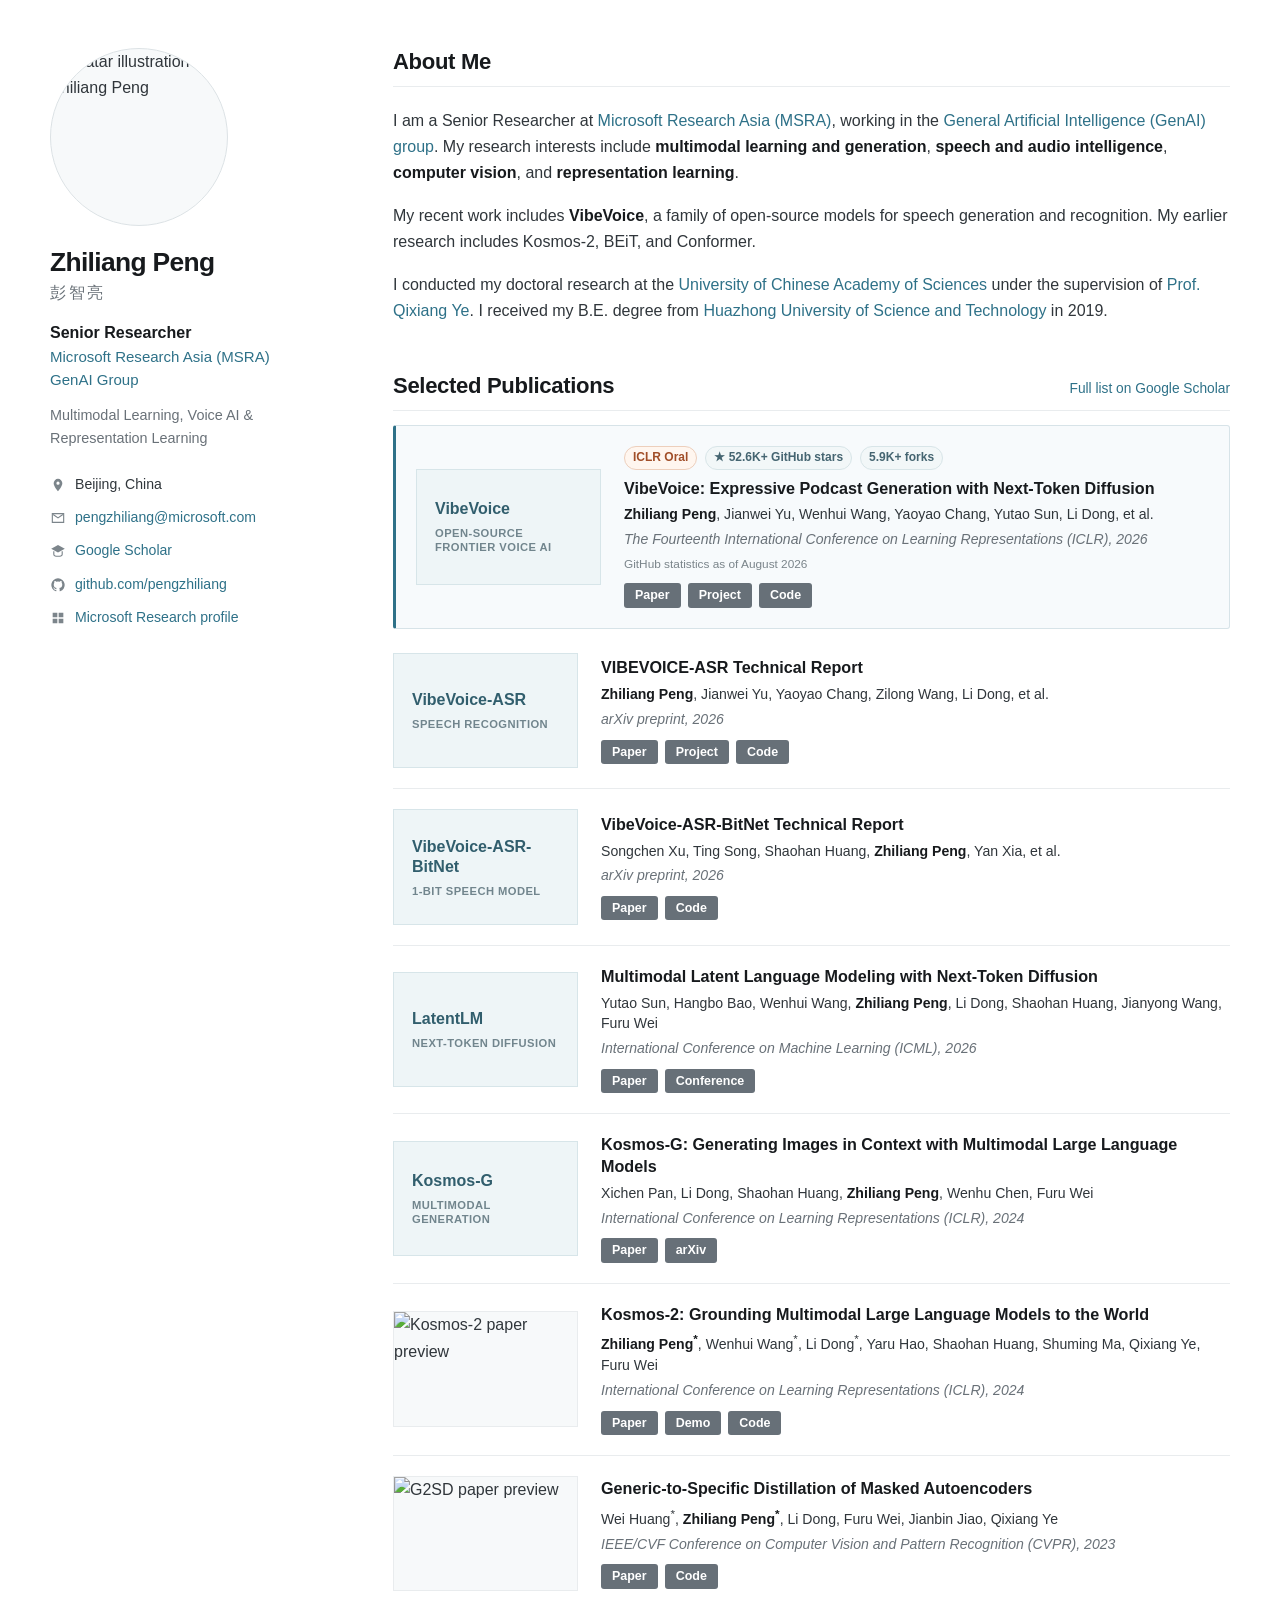
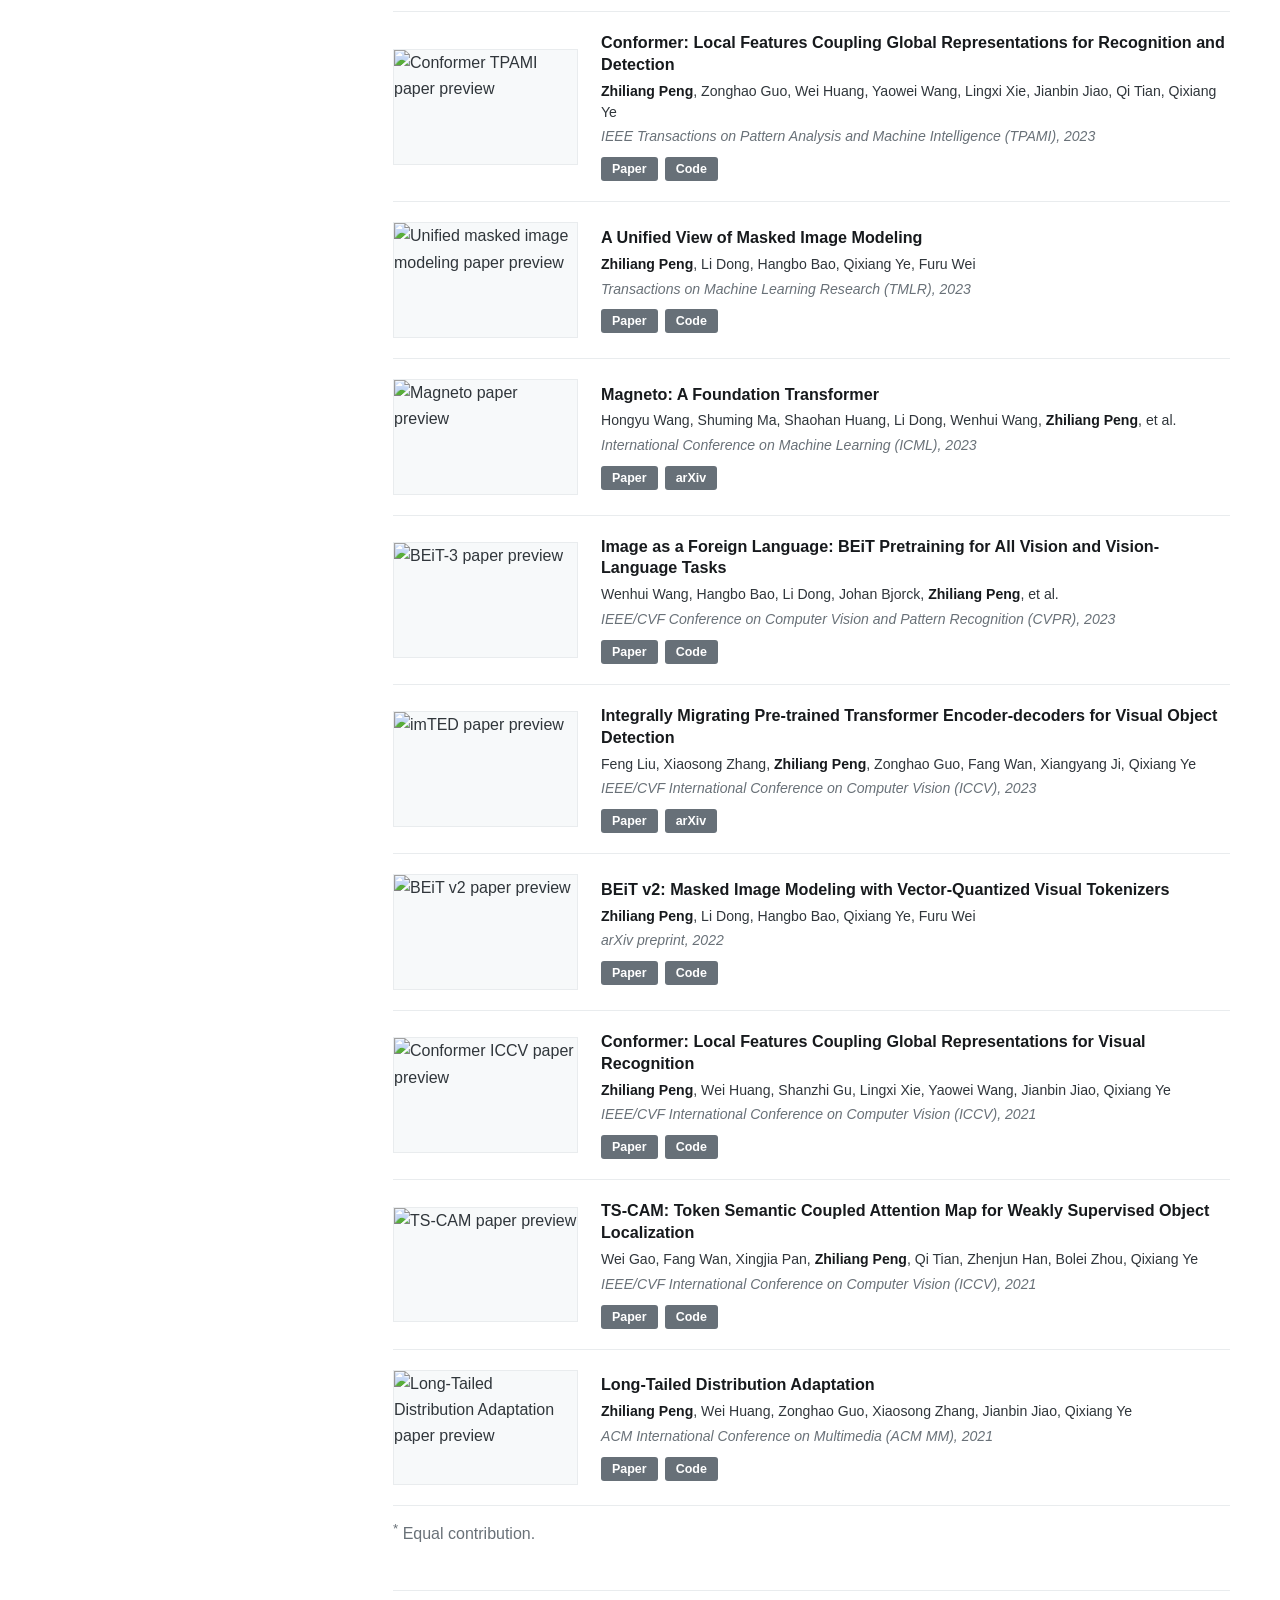
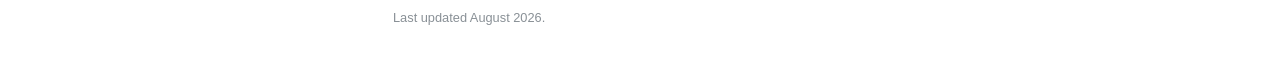
==== commit 2a32a432: "Clarify VibeVoice description" ====
--- a/index.html
+++ b/index.html
@@ -95,7 +95,7 @@
           <strong>computer vision</strong>, and <strong>representation learning</strong>.
         </p>
         <p>
-          I currently work on <a href="https://microsoft.github.io/VibeVoice/"><strong>VibeVoice</strong></a>, a family of open-source models for speech generation and recognition.
+          My recent work includes <a href="https://microsoft.github.io/VibeVoice/"><strong>VibeVoice</strong></a>, a family of open-source models for speech generation and recognition.
           My earlier research includes Kosmos-2, BEiT, and Conformer.
         </p>
         <p>
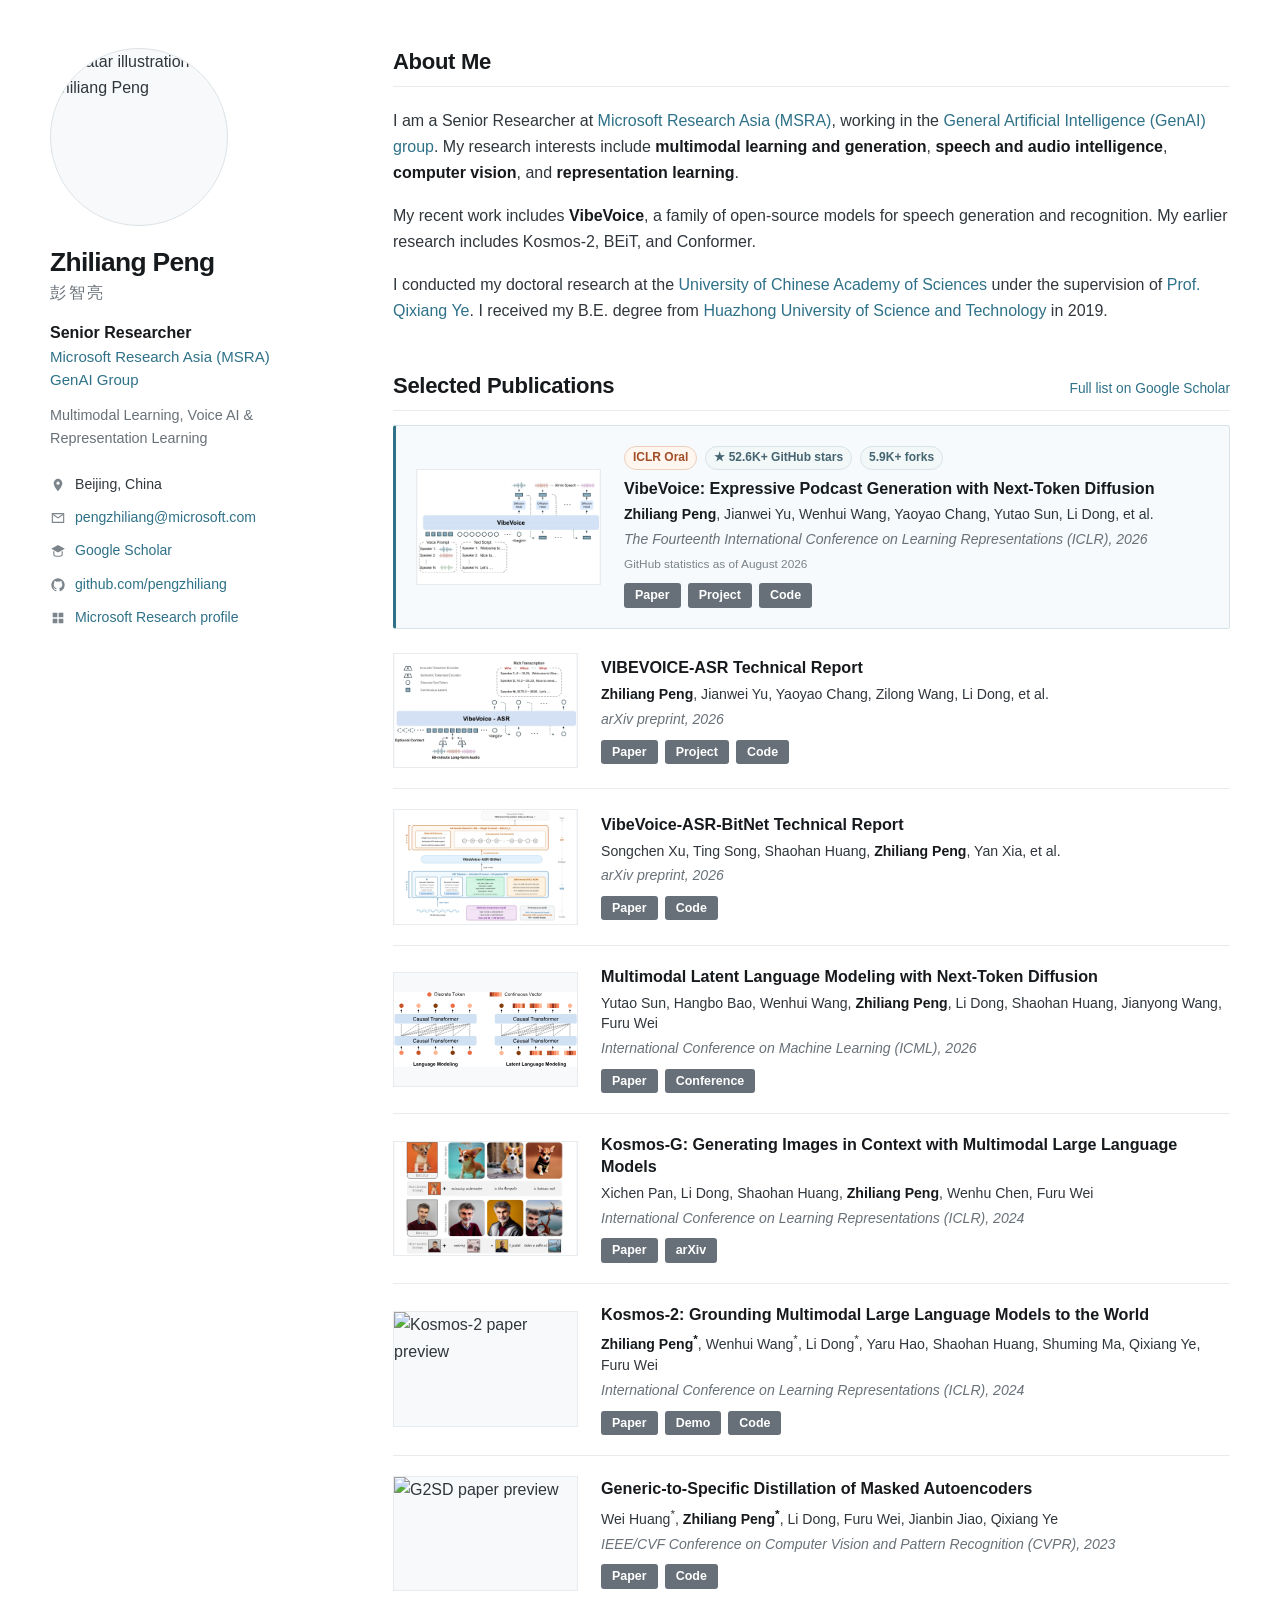
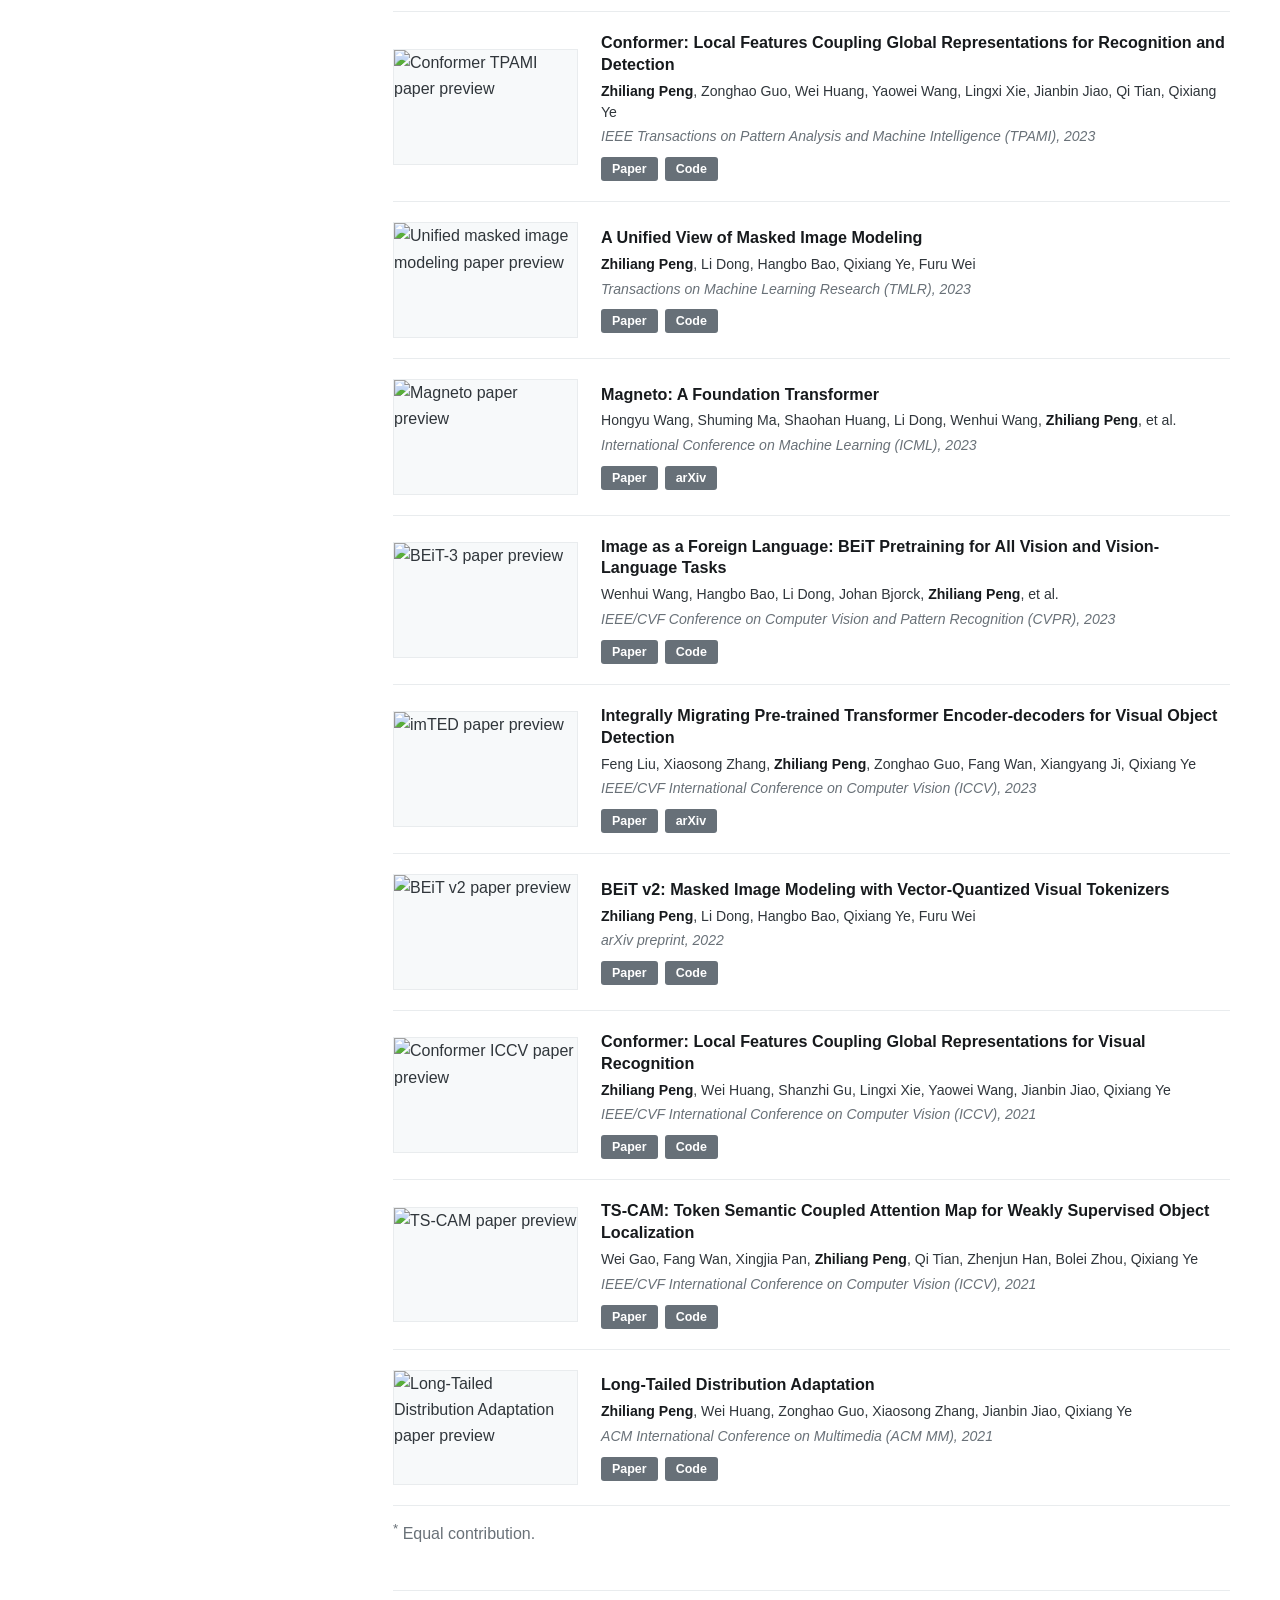
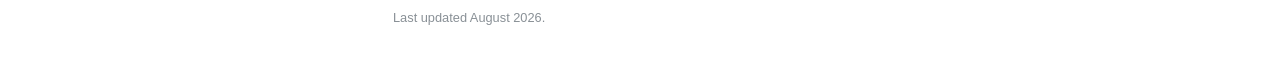
==== commit 37735536: "Add official paper thumbnails" ====
--- a/index.html
+++ b/index.html
@@ -113,10 +113,7 @@
 
         <div class="publication-list">
           <article class="publication publication-featured">
-            <div class="pub-thumb pub-thumb-placeholder" aria-hidden="true">
-              <span>VibeVoice</span>
-              <small>Open-Source Frontier Voice AI</small>
-            </div>
+            <img class="pub-thumb" src="files/PaperFig/vibevoice.webp" alt="VibeVoice architecture overview" fetchpriority="high">
             <div class="pub-content">
               <div class="pub-kicker">
                 <span class="venue-tag">ICLR Oral</span>
@@ -136,7 +133,7 @@
           </article>
 
           <article class="publication">
-            <div class="pub-thumb pub-thumb-placeholder" aria-hidden="true"><span>VibeVoice-ASR</span><small>Speech Recognition</small></div>
+            <img class="pub-thumb" src="files/PaperFig/vibevoice_asr.webp" alt="VibeVoice-ASR architecture overview" loading="lazy" decoding="async">
             <div class="pub-content">
               <h3>VIBEVOICE-ASR Technical Report</h3>
               <p class="authors"><strong>Zhiliang Peng</strong>, Jianwei Yu, Yaoyao Chang, Zilong Wang, Li Dong, et al.</p>
@@ -146,7 +143,7 @@
           </article>
 
           <article class="publication">
-            <div class="pub-thumb pub-thumb-placeholder" aria-hidden="true"><span>VibeVoice-ASR-BitNet</span><small>1-bit Speech Model</small></div>
+            <img class="pub-thumb" src="files/PaperFig/vibevoice_asr_bitnet.webp" alt="VibeVoice-ASR-BitNet system overview" loading="lazy" decoding="async">
             <div class="pub-content">
               <h3>VibeVoice-ASR-BitNet Technical Report</h3>
               <p class="authors">Songchen Xu, Ting Song, Shaohan Huang, <strong>Zhiliang Peng</strong>, Yan Xia, et al.</p>
@@ -156,7 +153,7 @@
           </article>
 
           <article class="publication">
-            <div class="pub-thumb pub-thumb-placeholder" aria-hidden="true"><span>LatentLM</span><small>Next-Token Diffusion</small></div>
+            <img class="pub-thumb" src="files/PaperFig/latentlm.svg" alt="LatentLM continuous and discrete token modeling overview" loading="lazy" decoding="async">
             <div class="pub-content">
               <h3>Multimodal Latent Language Modeling with Next-Token Diffusion</h3>
               <p class="authors">Yutao Sun, Hangbo Bao, Wenhui Wang, <strong>Zhiliang Peng</strong>, Li Dong, Shaohan Huang, Jianyong Wang, Furu Wei</p>
@@ -166,7 +163,7 @@
           </article>
 
           <article class="publication">
-            <div class="pub-thumb pub-thumb-placeholder" aria-hidden="true"><span>Kosmos-G</span><small>Multimodal Generation</small></div>
+            <img class="pub-thumb" src="files/PaperFig/kosmos_g.webp" alt="Kosmos-G multimodal prompt generation examples" loading="lazy" decoding="async">
             <div class="pub-content">
               <h3>Kosmos-G: Generating Images in Context with Multimodal Large Language Models</h3>
               <p class="authors">Xichen Pan, Li Dong, Shaohan Huang, <strong>Zhiliang Peng</strong>, Wenhu Chen, Furu Wei</p>
--- a/files/style.css
+++ b/files/style.css
@@ -7,7 +7,6 @@
   --line: #e9ecee;
   --line-strong: #dce2e5;
   --soft: #f7f9fa;
-  --accent-soft: #eef5f7;
   --featured: #f7fafc;
   --oral: #a14e28;
   --font: -apple-system, BlinkMacSystemFont, "Segoe UI", "Helvetica Neue", Arial, "PingFang SC", "Microsoft YaHei", sans-serif;
@@ -240,30 +239,6 @@
   object-fit: contain;
 }
 
-.pub-thumb-placeholder {
-  display: grid;
-  padding: 18px;
-  align-content: center;
-  color: #315e6d;
-  background: var(--accent-soft);
-  border-color: #d7e5e9;
-  font-weight: 750;
-  line-height: 1.25;
-}
-
-.pub-thumb-placeholder span {
-  overflow-wrap: anywhere;
-}
-
-.pub-thumb-placeholder small {
-  margin-top: 7px;
-  color: #71858d;
-  font-size: 0.7rem;
-  font-weight: 550;
-  letter-spacing: 0.04em;
-  text-transform: uppercase;
-}
-
 .pub-content {
   min-width: 0;
 }
